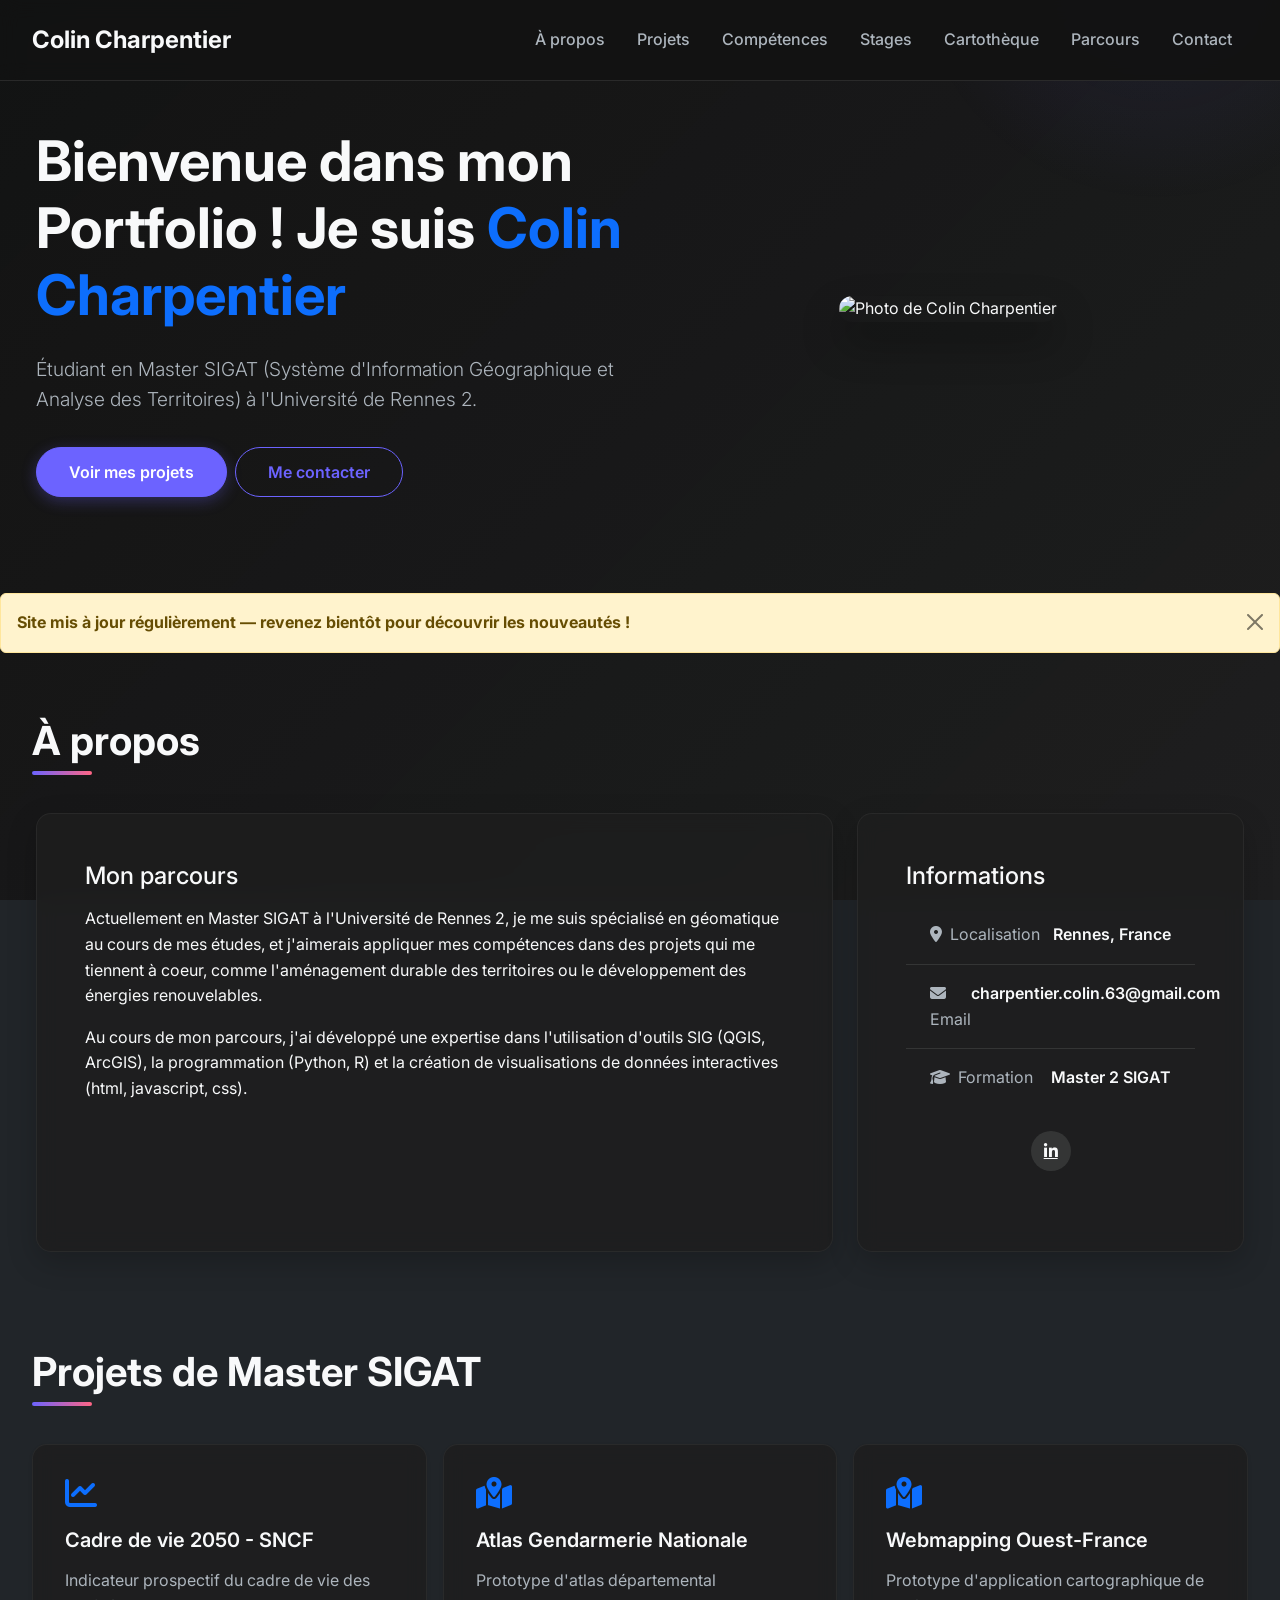
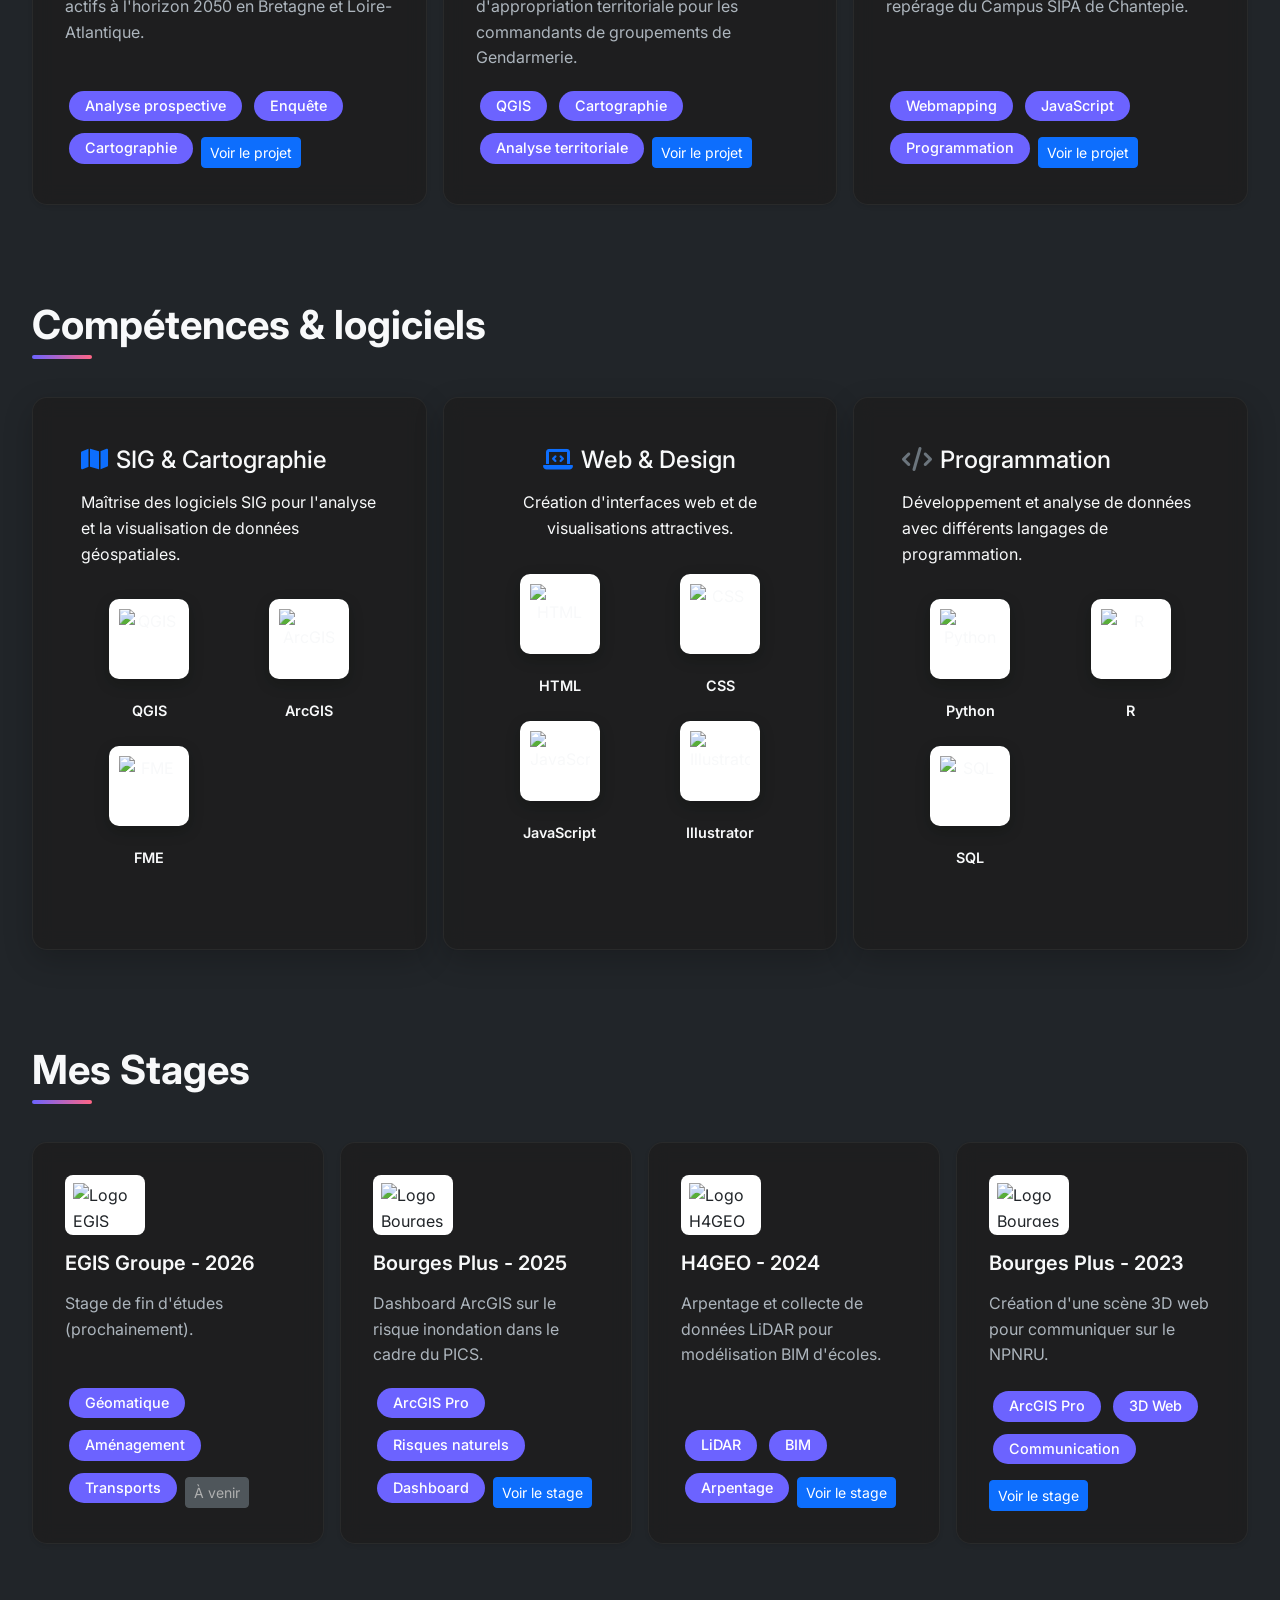
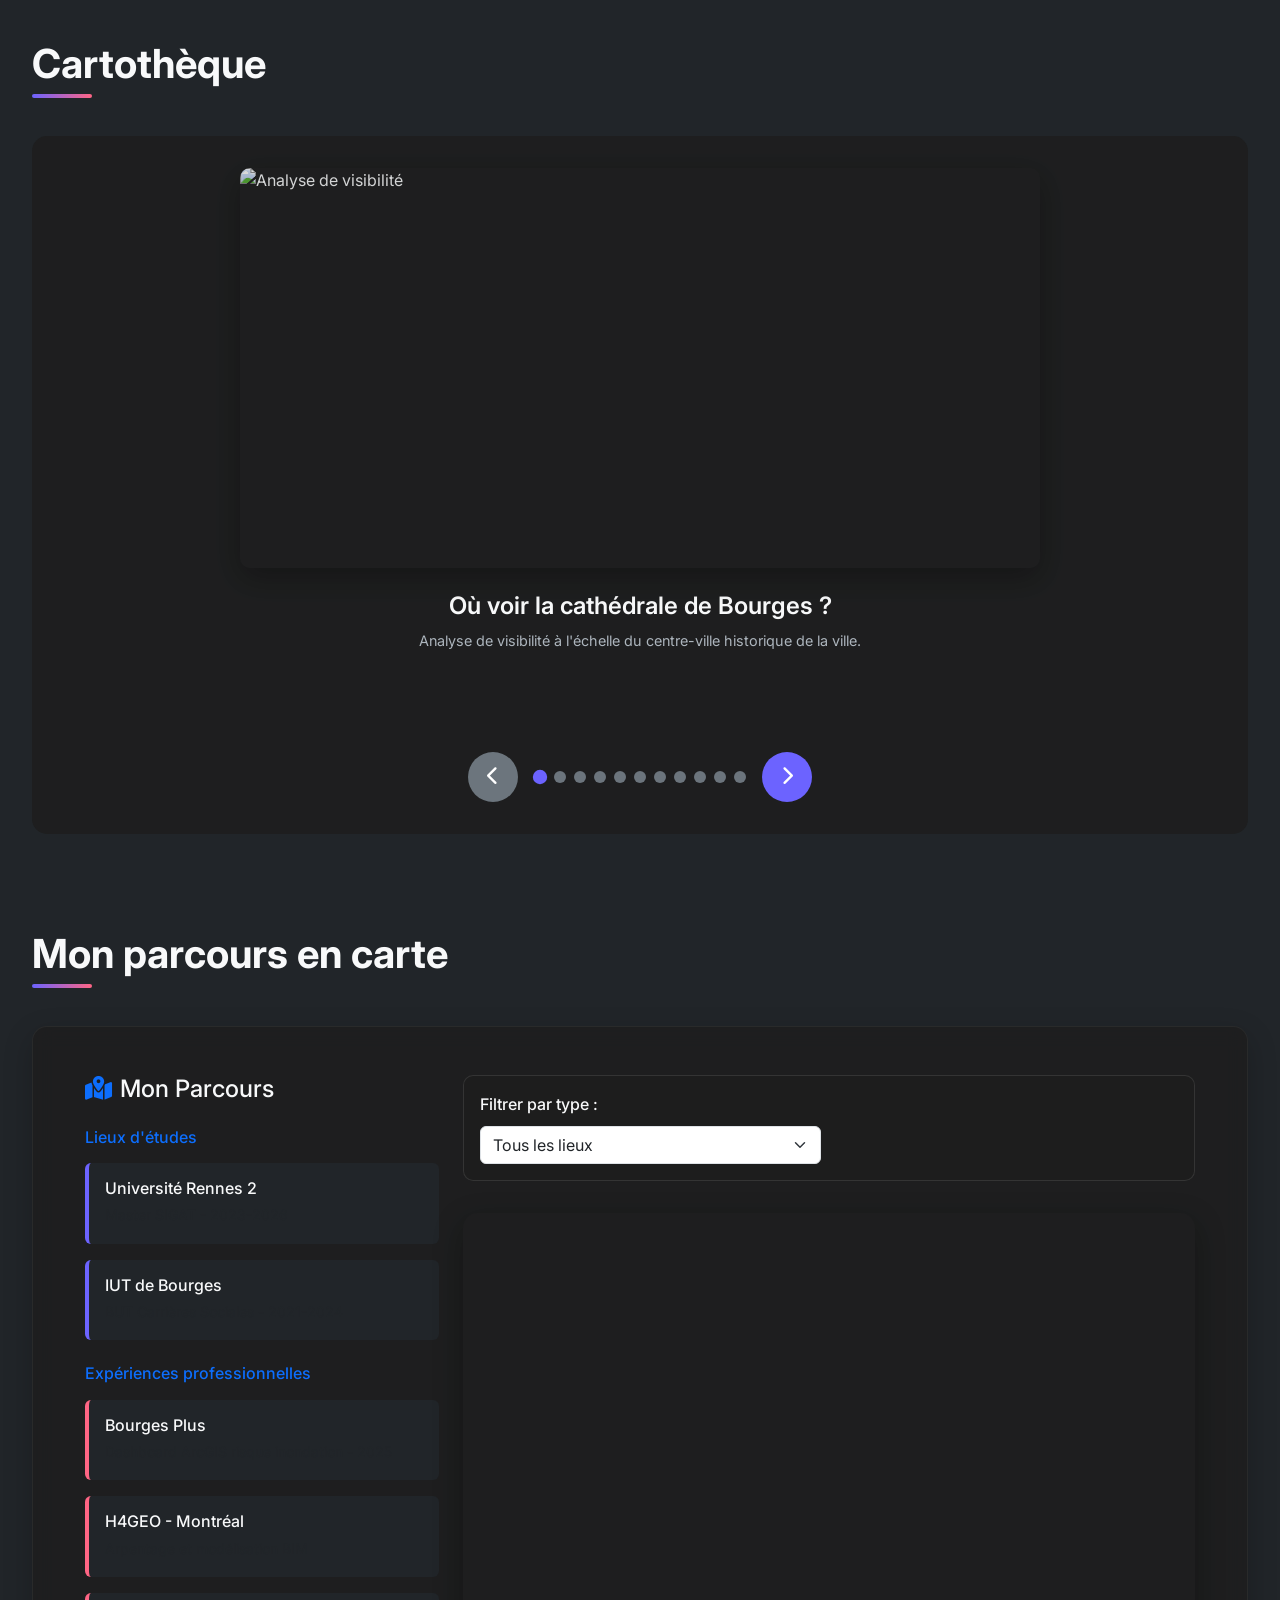
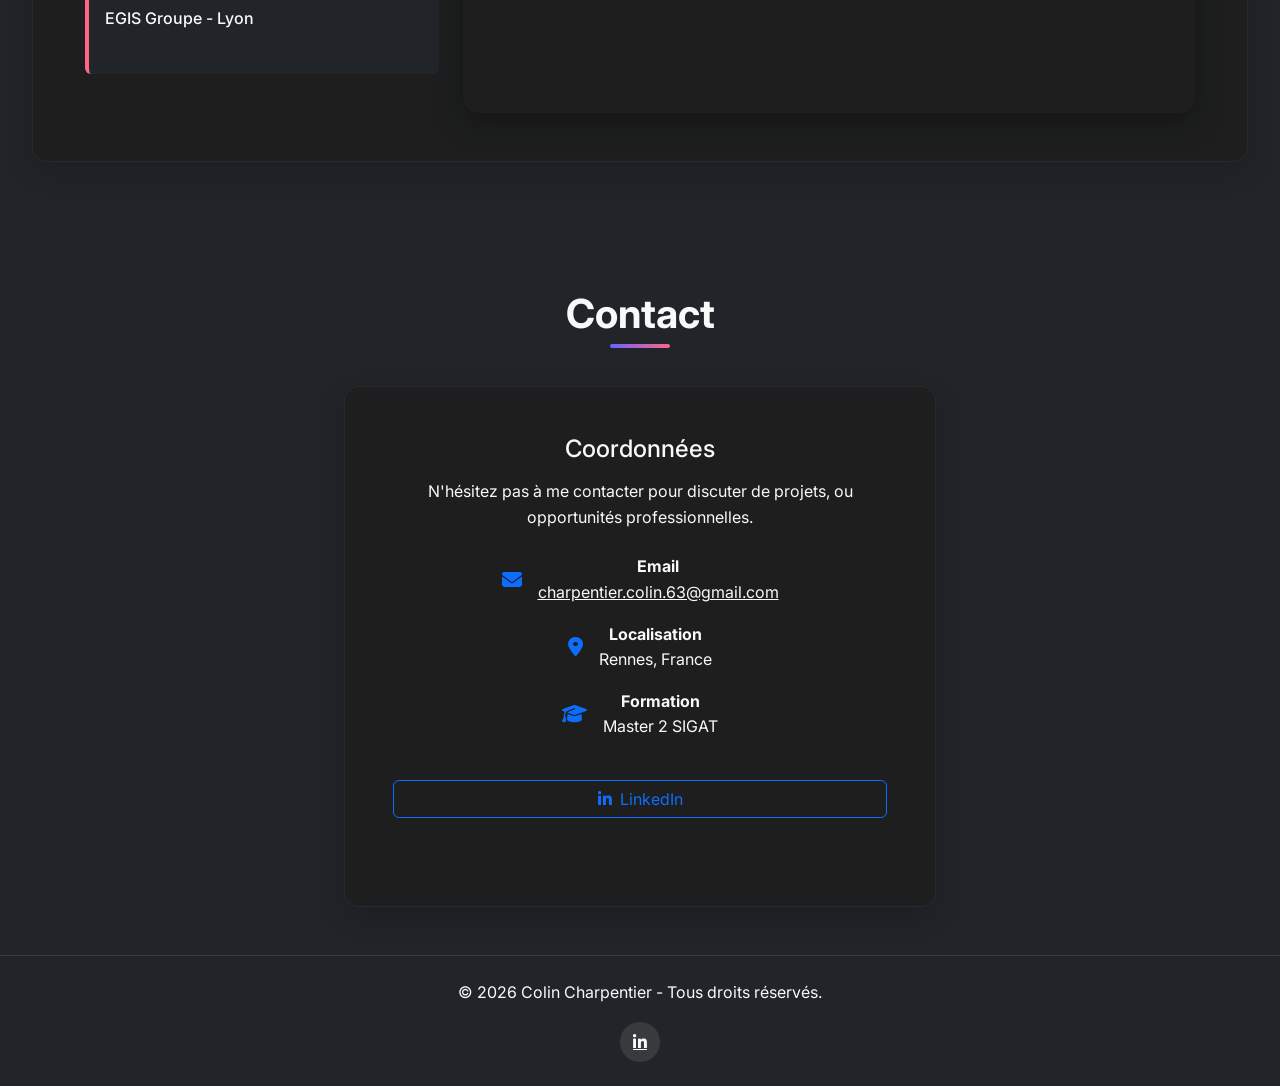
==== index.html @ 9b962763 "Add files via upload" ====
<!DOCTYPE html>
<html lang="fr">

<head>
    <meta charset="UTF-8">
    <meta name="viewport" content="width=device-width, initial-scale=1.0">
    <title>Portfolio - Colin Charpentier</title>

    <!-- Bootstrap CSS -->
    <link href="https://cdn.jsdelivr.net/npm/bootstrap@5.3.3/dist/css/bootstrap.min.css" rel="stylesheet"
        integrity="sha384-QWTKZyjpPEjISv5WaRU9OFeRpok6YctnYmDr5pNlyT2bRjXh0JMhjY6hW+ALEwIH" crossorigin="anonymous">

    <!-- Police Google Fonts -->
    <link rel="preconnect" href="https://fonts.googleapis.com">
    <link rel="preconnect" href="https://fonts.gstatic.com" crossorigin>
    <link href="https://fonts.googleapis.com/css2?family=Inter:wght@300;400;500;600;700&display=swap" rel="stylesheet">

    <!-- Font Awesome pour les icônes -->
    <link rel="stylesheet" href="https://cdnjs.cloudflare.com/ajax/libs/font-awesome/6.4.0/css/all.min.css">

    <!-- Leaflet CSS -->
    <link rel="stylesheet" href="https://unpkg.com/leaflet@1.9.4/dist/leaflet.css"
        integrity="sha256-p4NxAoJBhIIN+hmNHrzRCf9tD/miZyoHS5obTRR9BMY=" crossorigin="anonymous" />

    <!-- CSS personnalisé -->
    <style>
        :root {
            --primary: #6c63ff;
            --primary-dark: #5a52d5;
            --secondary: #ff6584;
            --dark: #121212;
            --dark-light: #1e1e1e;
            --light: #f8f9fa;
            --gray: #6c757d;
            --gray-light: #adb5bd;
            --map-color: #4CAF50;
        }

        * {
            box-sizing: border-box;
        }

        body {
            font-family: 'Inter', sans-serif;
            background-color: var(--dark);
            color: var(--light);
            line-height: 1.6;
            overflow-x: hidden;
            position: relative;
        }

        /* Styles pour la nouvelle grille de compétences */
        .skills-grid {
            display: grid;
            grid-template-columns: repeat(auto-fit, minmax(100px, 1fr));
            gap: 1.5rem;
            margin-top: 1rem;
        }

        .skill-item {
            display: flex;
            flex-direction: column;
            align-items: center;
            transition: transform 0.3s ease;
        }

        .skill-item:hover {
            transform: translateY(-5px);
        }

        .skill-logo {
            width: 60px;
            height: 60px;
            object-fit: contain;
            margin-bottom: 0.5rem;
            background: white;
            padding: 8px;
            border-radius: 8px;
            box-shadow: 0 4px 8px rgba(0, 0, 0, 0.1);
        }

        .skill-name {
            font-weight: 500;
            color: var(--light);
            text-align: center;
            font-size: 0.85rem;
            margin-top: 0.25rem;
        }

        /* Assurer que toutes les sections aient la même hauteur */
        .bg-section {
            display: flex;
            flex-direction: column;
            height: 100%;
        }

        /* Responsive pour la grille */
        @media (max-width: 768px) {
            .skills-grid {
                grid-template-columns: repeat(auto-fit, minmax(80px, 1fr));
                gap: 1rem;
            }

            .skill-logo {
                width: 50px;
                height: 50px;
            }

            .skill-name {
                font-size: 0.8rem;
            }

            /* Centrer aussi sur mobile */
            .text-center-mobile {
                text-align: center;
            }
        }

        /* Image de fond fixe avec superposition sombre */
        body::before {
            content: '';
            position: fixed;
            top: 0;
            left: 0;
            width: 100%;
            height: 100%;
            background-image: url('https://images.unsplash.com/photo-1550684376-efcbd6e3f031?ixlib=rb-4.0.3&ixid=M3wxMjA3fDB8MHxwaG90by1wYWdlfHx8fGVufDB8fHx8fA%3D%3D&auto=format&fit=crop&w=2070&q=80');
            background-size: cover;
            background-position: center;
            background-repeat: no-repeat;
            background-attachment: fixed;
            z-index: -2;
            opacity: 0.15;
        }

        /* Couche sombre supplémentaire pour améliorer la lisibilité */
        body::after {
            content: '';
            position: fixed;
            top: 0;
            left: 0;
            width: 100%;
            height: 100%;
            background: linear-gradient(135deg, rgba(18, 18, 18, 0.95) 0%, rgba(30, 30, 30, 0.9) 100%);
            z-index: -1;
        }

        .navbar {
            background-color: rgba(18, 18, 18, 0.95) !important;
            backdrop-filter: blur(10px);
            border-bottom: 1px solid rgba(255, 255, 255, 0.1);
            padding: 1rem 0;
            transition: all 0.3s ease;
        }

        .navbar-brand {
            font-weight: 700;
            font-size: clamp(1.25rem, 3vw, 1.5rem);
            color: var(--light) !important;
        }

        .navbar-nav .nav-link {
            color: var(--gray-light) !important;
            font-weight: 500;
            margin: 0 0.5rem;
            transition: color 0.3s ease;
            position: relative;
            font-size: clamp(0.9rem, 2vw, 1rem);
        }

        .navbar-nav .nav-link:hover {
            color: var(--primary) !important;
        }

        .navbar-nav .nav-link::after {
            content: '';
            position: absolute;
            bottom: -5px;
            left: 0;
            width: 0;
            height: 2px;
            background-color: var(--primary);
            transition: width 0.3s ease;
        }

        .navbar-nav .nav-link:hover::after {
            width: 100%;
        }

        section {
            padding: clamp(3rem, 8vw, 5rem) 0;
            position: relative;
        }

        .section-title {
            font-weight: 700;
            margin-bottom: clamp(2rem, 5vw, 3rem);
            position: relative;
            display: inline-block;
            font-size: clamp(1.75rem, 4vw, 2.5rem);
        }

        .section-title::after {
            content: '';
            position: absolute;
            bottom: -10px;
            left: 0;
            width: 60px;
            height: 4px;
            background: linear-gradient(90deg, var(--primary), var(--secondary));
            border-radius: 2px;
        }

        .hero {
            padding: clamp(6rem, 15vw, 8rem) 0 clamp(3rem, 8vw, 5rem);
            position: relative;
            overflow: hidden;
        }

        .hero::before {
            content: '';
            position: absolute;
            top: -50%;
            right: -10%;
            width: min(500px, 80vw);
            height: min(500px, 80vw);
            border-radius: 50%;
            background: radial-gradient(circle, rgba(108, 99, 255, 0.1) 0%, rgba(108, 99, 255, 0) 70%);
        }

        .hero h1 {
            font-weight: 700;
            line-height: 1.2;
            margin-bottom: 1.5rem;
            font-size: clamp(2rem, 5vw, 3.5rem);
        }

        .hero p {
            font-size: clamp(1rem, 2.5vw, 1.2rem);
            color: var(--gray-light);
            margin-bottom: 2rem;
        }

        .hero .btn {
            border-radius: 30px;
            padding: 0.75rem clamp(1.5rem, 3vw, 2rem);
            font-weight: 600;
            margin-right: 1rem;
            margin-bottom: 1rem;
            transition: all 0.3s ease;
            font-size: clamp(0.9rem, 2vw, 1rem);
        }

        .hero .btn-primary {
            background-color: var(--primary);
            border-color: var(--primary);
            box-shadow: 0 4px 15px rgba(108, 99, 255, 0.3);
        }

        .hero .btn-primary:hover {
            background-color: var(--primary-dark);
            border-color: var(--primary-dark);
            transform: translateY(-3px);
            box-shadow: 0 8px 20px rgba(108, 99, 255, 0.4);
        }

        .hero .btn-outline-primary {
            color: var(--primary);
            border-color: var(--primary);
        }

        .hero .btn-outline-primary:hover {
            background-color: var(--primary);
            border-color: var(--primary);
            transform: translateY(-3px);
        }

        .profile-img {
            border-radius: 20px;
            box-shadow: 0 20px 40px rgba(0, 0, 0, 0.3);
            transition: transform 0.5s ease;
            max-width: 100%;
            height: auto;
            width: 100%;
            object-fit: cover;
        }

        .profile-img:hover {
            transform: scale(1.03);
        }

        .bg-section {
            background-color: rgba(30, 30, 30, 0.85);
            border-radius: 15px;
            padding: clamp(1.5rem, 4vw, 3rem);
            margin-bottom: 2rem;
            box-shadow: 0 10px 30px rgba(0, 0, 0, 0.2);
            transition: transform 0.3s ease;
            backdrop-filter: blur(10px);
            border: 1px solid rgba(255, 255, 255, 0.05);
        }

        .bg-section:hover {
            transform: translateY(-5px);
        }

        /* Styles pour la section contact centrée */
        #contact .section-title {
            display: block;
            text-align: center;
        }

        #contact .section-title::after {
            left: 50%;
            transform: translateX(-50%);
        }

        .contact-info {
            max-width: 300px;
            margin: 0 auto;
        }

        .contact-buttons {
            display: flex;
            justify-content: center;
            flex-wrap: wrap;
            gap: 1rem;
        }

        /* Responsive */
        @media (max-width: 768px) {
            .contact-buttons {
                flex-direction: column;
                align-items: center;
            }

            .contact-buttons .btn {
                margin: 0.25rem 0;
            }
        }

        .card {
            background-color: rgba(30, 30, 30, 0.85);
            border: none;
            border-radius: 15px;
            transition: all 0.3s ease;
            height: 100%;
            box-shadow: 0 10px 20px rgba(0, 0, 0, 0.1);
            backdrop-filter: blur(10px);
            border: 1px solid rgba(255, 255, 255, 0.05);
        }

        .card:hover {
            transform: translateY(-10px);
            box-shadow: 0 15px 30px rgba(0, 0, 0, 0.3);
        }

        .card-body {
            padding: clamp(1.5rem, 3vw, 2rem);
        }

        .card-title {
            font-weight: 600;
            margin-bottom: 1rem;
            color: var(--light);
            font-size: clamp(1.1rem, 2.5vw, 1.25rem);
        }

        .card-text {
            color: var(--gray-light);
            font-size: clamp(0.9rem, 2vw, 1rem);
        }

        .list-group-item {
            background-color: transparent;
            border: 1px solid rgba(255, 255, 255, 0.1);
            color: var(--light);
            padding: clamp(0.75rem, 2vw, 1rem) clamp(1rem, 2.5vw, 1.5rem);
        }

        .list-group-item span:first-child {
            color: var(--gray-light);
        }

        .badge {
            font-weight: 500;
            padding: 0.5rem 1rem;
            margin: 0.25rem;
            border-radius: 20px;
            font-size: clamp(0.8rem, 1.5vw, 0.9rem);
        }

        .bg-primary {
            background-color: var(--primary) !important;
        }

        .bg-secondary {
            background-color: var(--secondary) !important;
        }

        .form-control {
            background-color: rgba(255, 255, 255, 0.05);
            border: 1px solid rgba(255, 255, 255, 0.1);
            color: var(--light);
            border-radius: 10px;
            padding: 0.75rem 1rem;
        }

        .form-control:focus {
            background-color: rgba(255, 255, 255, 0.08);
            border-color: var(--primary);
            color: var(--light);
            box-shadow: 0 0 0 0.25rem rgba(108, 99, 255, 0.25);
        }

        .form-label {
            color: var(--light);
            font-weight: 500;
        }

        footer {
            border-top: 1px solid rgba(255, 255, 255, 0.1);
            padding: 2rem 0;
            position: relative;
        }

        .social-links {
            margin-top: 1rem;
        }

        .social-links a {
            display: inline-flex;
            align-items: center;
            justify-content: center;
            width: 40px;
            height: 40px;
            background-color: rgba(255, 255, 255, 0.1);
            border-radius: 50%;
            margin: 0 0.5rem;
            color: var(--light);
            transition: all 0.3s ease;
        }

        .social-links a:hover {
            background-color: var(--primary);
            transform: translateY(-3px);
        }

        /* Styles pour la carte Leaflet */
        #map {
            height: 500px;
            border-radius: 15px;
            box-shadow: 0 10px 30px rgba(0, 0, 0, 0.3);
            margin-top: 2rem;
            z-index: 1;
        }

        .leaflet-container {
            background: var(--dark-light) !important;
        }

        .leaflet-popup-content {
            color: var(--dark);
        }

        .custom-marker {
            background: var(--primary);
            border: 3px solid white;
            border-radius: 50%;
            width: 20px;
            height: 20px;
        }

        .map-controls {
            background: rgba(30, 30, 30, 0.9);
            border-radius: 10px;
            padding: 1rem;
            margin-bottom: 1rem;
            backdrop-filter: blur(10px);
            border: 1px solid rgba(255, 255, 255, 0.1);
        }

        /* Styles pour les logos */
        .logo-container {
            display: flex;
            align-items: center;
            gap: 1rem;
            margin-bottom: 1rem;
        }

        .institution-logo {
            width: 60px;
            height: 60px;
            object-fit: contain;
            border-radius: 10px;
            background: white;
            padding: 5px;
        }

        .company-logo {
            width: 80px;
            height: 60px;
            object-fit: contain;
            border-radius: 8px;
            background: white;
            padding: 8px;
        }

        .location-item {
            transition: all 0.3s ease;
            border-left: 4px solid transparent;
            cursor: pointer;
        }

        .location-item:hover {
            transform: translateX(5px);
            border-left-color: var(--primary);
            background-color: rgba(255, 255, 255, 0.05) !important;
        }

        .education-item {
            border-left-color: var(--primary);
        }

        .internship-item {
            border-left-color: var(--secondary);
        }

        .search-item {
            border-left-color: #ffc107;
        }

        /* Animation pour les sections */
        .fade-in {
            opacity: 0;
            transform: translateY(30px);
            transition: opacity 0.6s ease, transform 0.6s ease;
        }

        .fade-in.visible {
            opacity: 1;
            transform: translateY(0);
        }

        /* Styles pour la bande de compétences */
        .skills-scroll-container {
            position: relative;
            overflow: hidden;
            padding: 2rem 0;
            background: rgba(30, 30, 30, 0.7);
            border-radius: 15px;
            margin-bottom: 2rem;
        }

        .skills-scroll-track {
            display: flex;
            animation: scrollSkills 30s linear infinite;
            gap: 3rem;
            padding: 0 2rem;
        }

        .skill-item {
            display: flex;
            flex-direction: column;
            align-items: center;
            justify-content: center;
            min-width: 120px;
            transition: transform 0.3s ease;
        }

        .skill-item:hover {
            transform: translateY(-5px);
        }

        .skill-logo {
            width: 80px;
            height: 80px;
            object-fit: contain;
            margin-bottom: 1rem;
            background: white;
            padding: 10px;
            border-radius: 10px;
            box-shadow: 0 5px 15px rgba(0, 0, 0, 0.2);
        }

        .skill-name {
            font-weight: 600;
            color: var(--light);
            text-align: center;
            font-size: 0.9rem;
        }

        @keyframes scrollSkills {
            0% {
                transform: translateX(0);
            }

            100% {
                transform: translateX(calc(-120px * 9 - 3rem * 9));
            }
        }

        /* Styles pour la cartothèque */
        .cartotheque-container {
            position: relative;
            overflow: hidden;
            border-radius: 15px;
            background: rgba(30, 30, 30, 0.85);
            padding: 2rem;
        }

        .cartotheque-slider {
            display: flex;
            transition: transform 0.5s ease;
        }

        .cartotheque-slide {
            min-width: 100%;
            display: flex;
            flex-direction: column;
            align-items: center;
        }

        .cartotheque-image {
            width: 100%;
            max-width: 800px;
            height: 400px;
            object-fit: cover;
            border-radius: 10px;
            box-shadow: 0 10px 30px rgba(0, 0, 0, 0.3);
            margin-bottom: 1.5rem;
            cursor: pointer;
            transition: transform 0.3s ease;
        }

        .cartotheque-image:hover {
            transform: scale(1.02);
        }

        .cartotheque-caption {
            text-align: center;
            max-width: 600px;
        }

        .cartotheque-title {
            font-weight: 600;
            margin-bottom: 0.5rem;
            color: var(--light);
        }

        .cartotheque-description {
            color: var(--gray-light);
            font-size: 0.9rem;
        }

        .cartotheque-nav {
            display: flex;
            justify-content: center;
            align-items: center;
            margin-top: 2rem;
            gap: 1rem;
        }

        .cartotheque-btn {
            background: var(--primary);
            color: white;
            border: none;
            width: 50px;
            height: 50px;
            border-radius: 50%;
            display: flex;
            align-items: center;
            justify-content: center;
            font-size: 1.2rem;
            transition: all 0.3s ease;
            cursor: pointer;
        }

        .cartotheque-btn:hover {
            background: var(--primary-dark);
            transform: scale(1.1);
        }

        .cartotheque-btn:disabled {
            background: var(--gray);
            cursor: not-allowed;
            transform: none;
        }

        .cartotheque-indicators {
            display: flex;
            gap: 0.5rem;
        }

        .cartotheque-indicator {
            width: 12px;
            height: 12px;
            border-radius: 50%;
            background: var(--gray);
            cursor: pointer;
            transition: all 0.3s ease;
        }

        .cartotheque-indicator.active {
            background: var(--primary);
            transform: scale(1.2);
        }

        /* Modal pour l'affichage en plein écran */
        .image-modal {
            display: none;
            position: fixed;
            top: 0;
            left: 0;
            width: 100%;
            height: 100%;
            background-color: rgba(0, 0, 0, 0.9);
            z-index: 9999;
            justify-content: center;
            align-items: center;
            opacity: 0;
            transition: opacity 0.3s ease;
        }

        .image-modal.active {
            display: flex;
            opacity: 1;
        }

        .modal-content {
            max-width: 90%;
            max-height: 90%;
            object-fit: contain;
            border-radius: 10px;
            box-shadow: 0 0 30px rgba(0, 0, 0, 0.5);
            transform: scale(0.8);
            transition: transform 0.3s ease;
        }

        .image-modal.active .modal-content {
            transform: scale(1);
        }

        .close-modal {
            position: absolute;
            top: 20px;
            right: 30px;
            color: white;
            font-size: 2rem;
            cursor: pointer;
            background: none;
            border: none;
            width: 50px;
            height: 50px;
            display: flex;
            align-items: center;
            justify-content: center;
            border-radius: 50%;
            transition: background-color 0.3s ease;
        }

        .close-modal:hover {
            background-color: rgba(255, 255, 255, 0.1);
        }

        /* Améliorations responsive spécifiques */
        .container {
            max-width: 100%;
            padding-left: clamp(1rem, 3vw, 2rem);
            padding-right: clamp(1rem, 3vw, 2rem);
        }

        .row {
            margin-left: -0.5rem;
            margin-right: -0.5rem;
        }

        .leaflet-container {
            background: var(--dark) !important;
        }

        .map-tiles {
            filter: brightness(0.8) contrast(1.1);
        }

        .col-md-6,
        .col-md-4,
        .col-md-8 {
            padding-left: 0.5rem;
            padding-right: 0.5rem;
        }

        /* Points de rupture personnalisés */
        @media (max-width: 1200px) {
            .hero::before {
                display: none;
            }
        }

        @media (max-width: 768px) {
            .hero {
                text-align: center;
            }

            .hero .btn {
                display: block;
                width: 100%;
                margin-right: 0;
            }

            .navbar-collapse {
                background-color: rgba(18, 18, 18, 0.95);
                padding: 1rem;
                border-radius: 10px;
                margin-top: 1rem;
                backdrop-filter: blur(10px);
            }

            #map {
                height: 400px;
            }

            .logo-container {
                flex-direction: column;
                text-align: center;
            }

            .skill-logo {
                width: 60px;
                height: 60px;
            }

            .skill-item {
                min-width: 100px;
            }

            .cartotheque-image {
                height: 300px;
            }
        }

        @media (max-width: 576px) {
            .bg-section {
                padding: 1.5rem;
            }

            .card-body {
                padding: 1.5rem;
            }

            .hero h1 {
                font-size: 2rem;
            }

            .section-title {
                font-size: 1.75rem;
            }

            #map {
                height: 350px;
            }

            .cartotheque-image {
                height: 250px;
            }
        }

        /* Pour les très petits écrans */
        @media (max-width: 400px) {
            .container {
                padding-left: 0.75rem;
                padding-right: 0.75rem;
            }

            .hero .btn {
                padding: 0.75rem 1rem;
            }

            .badge {
                padding: 0.4rem 0.8rem;
            }

            .skill-logo {
                width: 50px;
                height: 50px;
            }

            .skill-item {
                min-width: 80px;
            }
        }

        /* Style pour les marqueurs de cartes */
        .map-marker {
            background: var(--map-color);
            border: 3px solid white;
            border-radius: 50%;
            width: 20px;
            height: 20px;
        }

        /* Style pour la nouvelle section dans la carte interactive */
        .map-cartotheque-item {
            border-left-color: var(--map-color) !important;
        }
    </style>
</head>

<body class="bg-dark">

    <!-- NAVBAR -->
    <nav class="navbar navbar-expand-lg navbar-dark fixed-top">
        <div class="container">
            <a class="navbar-brand" href="#">Colin Charpentier</a>
            <button class="navbar-toggler" type="button" data-bs-toggle="collapse" data-bs-target="#navbar"
                aria-controls="navbar" aria-expanded="false" aria-label="Afficher le menu">
                <span class="navbar-toggler-icon"></span>
            </button>

            <div class="collapse navbar-collapse" id="navbar">
                <ul class="navbar-nav ms-auto">
                    <li class="nav-item"><a class="nav-link" href="#about">À propos</a></li>
                    <li class="nav-item"><a class="nav-link" href="#projects">Projets</a></li>
                    <li class="nav-item"><a class="nav-link" href="#skills">Compétences</a></li>
                    <li class="nav-item"><a class="nav-link" href="#stages">Stages</a></li>
                    <li class="nav-item"><a class="nav-link" href="#cartotheque">Cartothèque</a></li>
                    <li class="nav-item"><a class="nav-link" href="#map-section">Parcours</a></li>
                    <li class="nav-item"><a class="nav-link" href="#contact">Contact</a></li>
                </ul>
            </div>
        </div>
    </nav>

    <!-- SECTION HERO -->
    <header class="hero">
        <div class="container">
            <div class="row align-items-center g-4">
                <div class="col-lg-6">
                    <h1 class="display-4 fw-bold">Bienvenue dans mon Portfolio ! Je suis <span
                            class="text-primary">Colin Charpentier</span></h1>
                    <p class="lead mt-3">
                        Étudiant en Master SIGAT (Système d'Information Géographique et Analyse des Territoires) à
                        l'Université de Rennes 2.
                    </p>
                    <div class="d-flex flex-wrap">
                        <a href="#projects" class="btn btn-primary btn-lg me-2">Voir mes projets</a>
                        <a href="#contact" class="btn btn-outline-primary btn-lg">Me contacter</a>
                    </div>
                </div>
                <div class="col-lg-6 text-center mt-4 mt-lg-0">
                    <div class="profile-container">
                        <img src="https://raw.githubusercontent.com/UnitaryPage7504/colincharpentier.github.io/main/Images%20Portfolio/Photo.jpg"
                            class="profile-img" alt="Photo de Colin Charpentier">
                    </div>
                </div>
            </div>
        </div>
    </header>

    <!-- ALERTE -->
    <div class="alert alert-warning alert-dismissible fade show" role="alert">
        <strong>Site mis à jour régulièrement — revenez bientôt pour découvrir les nouveautés !</strong>
        <button type="button" class="btn-close" data-bs-dismiss="alert" aria-label="Close"></button>
    </div>

    <!-- SECTION À PROPOS -->
    <section id="about" class="py-5">
        <div class="container">
            <h2 class="section-title">À propos</h2>
            <div class="row g-4">
                <div class="col-lg-8">
                    <div class="bg-section fade-in">
                        <h4 class="mb-3">Mon parcours</h4>
                        <p>
                            Actuellement en Master SIGAT à l'Université de Rennes 2, je me suis spécialisé en géomatique
                            au cours de mes études, et j'aimerais appliquer mes compétences dans des projets qui me
                            tiennent à coeur, comme l'aménagement durable des territoires ou le développement des
                            énergies renouvelables.
                        </p>
                        <p>
                            Au cours de mon parcours, j'ai développé une expertise dans l'utilisation d'outils SIG
                            (QGIS, ArcGIS), la programmation (Python, R) et la création de visualisations de données
                            interactives (html, javascript, css).</span>
                        </p>
                    </div>
                </div>
                <div class="col-lg-4">
                    <div class="bg-section fade-in">
                        <h4 class="mb-3">Informations</h4>
                        <ul class="list-group list-group-flush">
                            <li class="list-group-item d-flex justify-content-between">
                                <span><i class="fas fa-map-marker-alt me-2"></i>Localisation</span><span
                                    class="fw-semibold">Rennes, France</span>
                            </li>
                            <li class="list-group-item d-flex justify-content-between">
                                <span><i class="fas fa-envelope me-2"></i>Email</span><span
                                    class="fw-semibold">charpentier.colin.63@gmail.com</span>
                            </li>
                            <li class="list-group-item d-flex justify-content-between">
                                <span><i class="fas fa-graduation-cap me-2"></i>Formation</span><span
                                    class="fw-semibold">Master 2 SIGAT</span>
                            </li>
                        </ul>
                        <div class="social-links text-center mt-4">
                            <a href="https://www.linkedin.com/in/colin-charpentier-a416b0229">
                                <i class="fab fa-linkedin-in">

                                </i></a>

                        </div>
                    </div>
                </div>
            </div>
        </div>
    </section>

    <!-- SECTION PROJETS -->
    <section id="projects" class="py-5">
        <div class="container">
            <h2 class="section-title">Projets de Master SIGAT</h2>
            <div class="row g-4">


                <!-- Projet SNCF -->
                <div class="col-md-6 col-lg-4">
                    <div class="card h-100 shadow-sm fade-in">
                        <div class="card-body d-flex flex-column">
                            <div class="mb-3">
                                <i class="fas fa-chart-line fa-2x text-primary"></i>
                            </div>
                            <h5 class="card-title">Cadre de vie 2050 - SNCF</h5>
                            <p class="card-text flex-grow-1">
                                Indicateur prospectif du cadre de vie des actifs à l'horizon 2050 en Bretagne et
                                Loire-Atlantique.
                            </p>
                            <div class="mt-auto">
                                <span class="badge bg-primary mb-2">Analyse prospective</span>
                                <span class="badge bg-primary mb-2">Enquête</span>
                                <span class="badge bg-primary mb-2">Cartographie</span>
                                <a href="Projet-SNCF.html" class="btn btn-sm btn-primary mt-2">Voir le projet</a>
                            </div>
                        </div>
                    </div>
                </div>

                <!-- Projet Gendarmerie -->
                <div class="col-md-6 col-lg-4">
                    <div class="card h-100 shadow-sm fade-in">
                        <div class="card-body d-flex flex-column">
                            <div class="mb-3">
                                <i class="fas fa-map-marked-alt fa-2x text-primary"></i>
                            </div>
                            <h5 class="card-title">Atlas Gendarmerie Nationale</h5>
                            <p class="card-text flex-grow-1">
                                Prototype d'atlas départemental d'appropriation territoriale pour les commandants de
                                groupements de Gendarmerie.
                            </p>
                            <div class="mt-auto">
                                <span class="badge bg-primary mb-2">QGIS</span>
                                <span class="badge bg-primary mb-2">Cartographie</span>
                                <span class="badge bg-primary mb-2">Analyse territoriale</span>
                                <a href="Projet-Gendarmerie.html" class="btn btn-sm btn-primary mt-2">Voir le projet</a>
                            </div>
                        </div>
                    </div>
                </div>

                <!-- Projet Ouest France -->
                <div class="col-md-6 col-lg-4">
                    <div class="card h-100 shadow-sm fade-in">
                        <div class="card-body d-flex flex-column">
                            <div class="mb-3">
                                <i class="fas fa-map-marked-alt fa-2x text-primary"></i>
                            </div>
                            <h5 class="card-title">Webmapping Ouest-France</h5>
                            <p class="card-text flex-grow-1">
                                Prototype d'application cartographique de repérage du Campus SIPA de Chantepie.
                            </p>
                            <div class="mt-auto">
                                <span class="badge bg-primary mb-2">Webmapping</span>
                                <span class="badge bg-primary mb-2">JavaScript</span>
                                <span class="badge bg-primary mb-2">Programmation</span>
                                <a href="Projet-Ouest-France.html" class="btn btn-sm btn-primary mt-2">Voir le projet</a>
                            </div>
                        </div>
                    </div>
                </div>



            </div>
        </div>
    </section>

    <!-- SECTION COMPÉTENCES -->
    <section id="skills" class="py-5">
        <div class="container">
            <h2 class="section-title">Compétences & logiciels</h2>

            <!-- Grille des compétences -->
            <div class="row g-4">
                <!-- SIG -->
                <div class="col-md-4">
                    <div class="bg-section fade-in h-100">
                        <h4 class="mb-3"><i class="fas fa-map me-2 text-primary"></i>SIG & Cartographie</h4>
                        <p>Maîtrise des logiciels SIG pour l'analyse et la visualisation de données géospatiales.</p>
                        <div class="skills-grid mt-3">
                            <div class="skill-item text-center">
                                <img src="https://upload.wikimedia.org/wikipedia/commons/thumb/3/3e/QGIS_logo_minimal.svg/250px-QGIS_logo_minimal.svg.png?utm_source=commons.wikimedia.org&utm_campaign=index&utm_content=thumbnail"
                                    alt="QGIS" class="skill-logo">
                                <span class="skill-name">QGIS</span>
                            </div>
                            <div class="skill-item text-center">
                                <img src="https://www.esri.com/content/dam/esrisites/en-us/common/icons/product-logos/ArcGIS-Pro.png"
                                    alt="ArcGIS" class="skill-logo">
                                <span class="skill-name">ArcGIS</span>
                            </div>
                            <div class="skill-item text-center">
                                <img src="https://github.com/UnitaryPage7504/colincharpentier.github.io/blob/main/Images%20Portfolio/FME.png?raw=true"
                                    alt="FME" class="skill-logo">
                                <span class="skill-name">FME</span>
                            </div>
                        </div>
                    </div>
                </div>

                <!-- Web & Design CENTRÉ -->
                <div class="col-md-4">
                    <div class="bg-section fade-in h-100">
                        <h4 class="mb-3 text-center"><i class="fas fa-laptop-code me-2 text-primary"></i>Web & Design
                        </h4>
                        <p class="text-center">Création d'interfaces web et de visualisations attractives.</p>
                        <div class="skills-grid mt-3">
                            <div class="skill-item text-center">
                                <img src="https://upload.wikimedia.org/wikipedia/commons/thumb/6/61/HTML5_logo_and_wordmark.svg/250px-HTML5_logo_and_wordmark.svg.png?utm_source=commons.wikimedia.org&utm_campaign=index&utm_content=thumbnail"
                                    alt="HTML" class="skill-logo">
                                <span class="skill-name">HTML</span>
                            </div>
                            <div class="skill-item text-center">
                                <img src="https://upload.wikimedia.org/wikipedia/commons/thumb/3/3d/CSS.3.svg/500px-CSS.3.svg.png?utm_source=commons.wikimedia.org&utm_campaign=index&utm_content=thumbnail"
                                    alt="CSS" class="skill-logo">
                                <span class="skill-name">CSS</span>
                            </div>
                            <div class="skill-item text-center">
                                <img src="https://upload.wikimedia.org/wikipedia/commons/thumb/d/d4/Javascript-shield.svg/500px-Javascript-shield.svg.png?utm_source=commons.wikimedia.org&utm_campaign=index&utm_content=thumbnail"
                                    alt="JavaScript" class="skill-logo">
                                <span class="skill-name">JavaScript</span>
                            </div>
                            <div class="skill-item text-center">
                                <img src="https://upload.wikimedia.org/wikipedia/commons/thumb/f/fb/Adobe_Illustrator_CC_icon.svg/500px-Adobe_Illustrator_CC_icon.svg.png"
                                    alt="Illustrator" class="skill-logo">
                                <span class="skill-name">Illustrator</span>
                            </div>
                        </div>
                    </div>
                </div>

                <!-- Programmation -->
                <div class="col-md-4">
                    <div class="bg-section fade-in h-100">
                        <h4 class="mb-3"><i class="fas fa-code me-2 text-secondary"></i>Programmation</h4>
                        <p>Développement et analyse de données avec différents langages de programmation.</p>
                        <div class="skills-grid mt-3">
                            <div class="skill-item text-center">
                                <img src="https://upload.wikimedia.org/wikipedia/commons/thumb/c/c3/Python-logo-notext.svg/500px-Python-logo-notext.svg.png?utm_source=commons.wikimedia.org&utm_campaign=index&utm_content=thumbnail"
                                    alt="Python" class="skill-logo">
                                <span class="skill-name">Python</span>
                            </div>
                            <div class="skill-item text-center">
                                <img src="https://www.r-project.org/logo/Rlogo.png" alt="R" class="skill-logo">
                                <span class="skill-name">R</span>
                            </div>
                            <div class="skill-item text-center">
                                <img src="https://cdn-icons-png.flaticon.com/512/2772/2772128.png" alt="SQL"
                                    class="skill-logo">
                                <span class="skill-name">SQL</span>
                            </div>
                        </div>
                    </div>
                </div>
            </div>
        </div>
    </section>
    <!-- SECTION STAGES -->
    <section id="stages" class="py-5">
        <div class="container">
            <h2 class="section-title">Mes Stages</h2>
            <div class="row g-4">

                <!-- Stage EGIS Groupe 2026 (NOUVEAU) -->
                <div class="col-md-6 col-lg-3">
                    <div class="card h-100 shadow-sm fade-in">
                        <div class="card-body d-flex flex-column">
                            <div class="logo-container mb-3">
                                <img src="https://upload.wikimedia.org/wikipedia/fr/5/5b/Logo-egis.gif"
                                    alt="Logo EGIS Groupe" class="company-logo">
                            </div>
                            <h5 class="card-title">EGIS Groupe - 2026</h5>
                            <p class="card-text flex-grow-1">
                                Stage de fin d'études (prochainement).
                            </p>
                            <div class="mt-auto">
                                <span class="badge bg-primary mb-2">Géomatique</span>
                                <span class="badge bg-primary mb-2">Aménagement</span>
                                <span class="badge bg-primary mb-2">Transports</span>
                                <button class="btn btn-sm btn-secondary mt-2" disabled>À venir</button>
                            </div>
                        </div>
                    </div>
                </div>

                <!-- Stage Bourges Plus 2025 -->
                <div class="col-md-6 col-lg-3">
                    <div class="card h-100 shadow-sm fade-in">
                        <div class="card-body d-flex flex-column">
                            <div class="logo-container mb-3">
                                <img src="https://upload.wikimedia.org/wikipedia/fr/1/18/Logo_bourges_plus.png?20161021081244"
                                    alt="Logo Bourges Plus" class="company-logo">
                            </div>
                            <h5 class="card-title">Bourges Plus - 2025</h5>
                            <p class="card-text flex-grow-1">
                                Dashboard ArcGIS sur le risque inondation dans le cadre du PICS.
                            </p>
                            <div class="mt-auto">
                                <span class="badge bg-primary mb-2">ArcGIS Pro</span>
                                <span class="badge bg-primary mb-2">Risques naturels</span>
                                <span class="badge bg-primary mb-2">Dashboard</span>
                                <a href="Stage_BPLUS_2025.html" class="btn btn-sm btn-primary mt-2">Voir le stage</a>
                            </div>
                        </div>
                    </div>
                </div>

                <!-- Stage H4GEO -->
                <div class="col-md-6 col-lg-3">
                    <div class="card h-100 shadow-sm fade-in">
                        <div class="card-body d-flex flex-column">
                            <div class="logo-container mb-3">
                                <img src="https://raw.githubusercontent.com/UnitaryPage7504/colincharpentier.github.io/main/Images%20Portfolio/H4GEO.png" alt="Logo H4GEO"
                                    class="company-logo">
                            </div>
                            <h5 class="card-title">H4GEO - 2024</h5>
                            <p class="card-text flex-grow-1">
                                Arpentage et collecte de données LiDAR pour modélisation BIM d'écoles.
                            </p>
                            <div class="mt-auto">
                                <span class="badge bg-primary mb-2">LiDAR</span>
                                <span class="badge bg-primary mb-2">BIM</span>
                                <span class="badge bg-primary mb-2">Arpentage</span>
                                <a href="Stage_H4GEO.html" class="btn btn-sm btn-primary mt-2">Voir le stage</a>
                            </div>
                        </div>
                    </div>
                </div>

                <!-- Stage Bourges Plus 2023 -->
                <div class="col-md-6 col-lg-3">
                    <div class="card h-100 shadow-sm fade-in">
                        <div class="card-body d-flex flex-column">
                            <div class="logo-container mb-3">
                                <img src="https://upload.wikimedia.org/wikipedia/fr/1/18/Logo_bourges_plus.png?20161021081244"
                                    alt="Logo Bourges Plus" class="company-logo">
                            </div>
                            <h5 class="card-title">Bourges Plus - 2023</h5>
                            <p class="card-text flex-grow-1">
                                Création d'une scène 3D web pour communiquer sur le NPNRU.
                            </p>
                            <div class="mt-auto">
                                <span class="badge bg-primary mb-2">ArcGIS Pro</span>
                                <span class="badge bg-primary mb-2">3D Web</span>
                                <span class="badge bg-primary mb-2">Communication</span>
                                <a href="Stage_BPLUS_2023.html" class="btn btn-sm btn-primary mt-2">Voir le stage</a>
                            </div>
                        </div>
                    </div>
                </div>

            </div>
        </div>
    </section>
    <!-- SECTION CARTOTHEQUE -->
    <section id="cartotheque" class="py-5">
        <div class="container">
            <h2 class="section-title">Cartothèque</h2>

            <div class="cartotheque-container fade-in">
                <div class="cartotheque-slider" id="cartothequeSlider">
                    <!-- Carte 1 -->
                    <div class="cartotheque-slide">
                        <img src="https://raw.githubusercontent.com/UnitaryPage7504/colincharpentier.github.io/main/Images%20Portfolio/Ou%20voir%20la%20cathédrale%20de%20Bourges.png"
                            alt="Analyse de visibilité" class="cartotheque-image" style="filter: brightness(0.85);">
                        <div class="cartotheque-caption">
                            <h4 class="cartotheque-title">Où voir la cathédrale de Bourges ?</h4>
                            <p class="cartotheque-description">Analyse de visibilité à l'échelle du centre-ville historique de la ville.</p>
                        </div>
                    </div>
                    <!-- Carte 2 -->
                    <div class="cartotheque-slide">
                        <img src="https://raw.githubusercontent.com/UnitaryPage7504/colincharpentier.github.io/main/Images%20Portfolio/GTFS-Colin%20Charpentier_page-0001.jpg"
                            alt="Carte topographique" class="cartotheque-image">
                        <div class="cartotheque-caption">
                            <h4 class="cartotheque-title">GTFS : Montréal</h4>
                            <p class="cartotheque-description">Analyse de l'offre du métro par distance euclidienne.</p>
                        </div>
                    </div>

                    <!-- Carte 3 -->
                    <div class="cartotheque-slide">
                        <img src="https://raw.githubusercontent.com/UnitaryPage7504/colincharpentier.github.io/main/Images%20Portfolio/Carte_LA.png"
                            alt="Carte d'occupation des sols" class="cartotheque-image">
                        <div class="cartotheque-caption">
                            <h4 class="cartotheque-title">GTFS : Los Angeles</h4>
                            <p class="cartotheque-description">Proximité au métro et à un cinéma, scoring par quartier.
                            </p>
                        </div>
                    </div>

                    <!-- Carte 4 -->
                    <div class="cartotheque-slide">
                        <img src="https://raw.githubusercontent.com/UnitaryPage7504/colincharpentier.github.io/main/Images%20Portfolio/CHARPENTIER_LE%20BELLOUR_MARC_SAVY-1.png"
                            alt="Carte de densité de population" class="cartotheque-image">
                        <div class="cartotheque-caption">
                            <h4 class="cartotheque-title">Dataviz : Les Canadiens de Montréal</h4>
                            <p class="cartotheque-description">Représenter autrement les données qu'avec des cartes.</p>
                        </div>
                    </div>

                    <!-- Carte 5 -->
                    <div class="cartotheque-slide">
                        <img src="https://raw.githubusercontent.com/UnitaryPage7504/colincharpentier.github.io/main/Images%20Portfolio/Carte%20bivari%C3%A9e%20-%20Colin%20Charpentier_page-0001.jpg"
                            alt="Carte 3D" class="cartotheque-image">
                        <div class="cartotheque-caption">
                            <h4 class="cartotheque-title">Carte bivariée : Les cadres vivent-ils là où il est cher
                                d'habiter ?</h4>
                            <p class="cartotheque-description">Croisement de la part de cadres et du prix au m² de
                                l'immobilier par commune en Nouvelle Aquitaine.</p>
                        </div>
                    </div>

                    <!-- Carte 6 -->
                    <div class="cartotheque-slide">
                        <img src="https://raw.githubusercontent.com/UnitaryPage7504/colincharpentier.github.io/main/Images%20Portfolio/Ventilation%20Clermont-Ferrand%20Colin%20CHARPENTIER-1.png"
                            alt="Carte réseau de transport" class="cartotheque-image">
                        <div class="cartotheque-caption">
                            <h4 class="cartotheque-title">Ventilation spatiale : Quels quartiers sont les plus denses de
                                Clermont-Ferrand ?</h4>
                            <p class="cartotheque-description">Désagréger la population par IRIS à l'échelle des
                                bâtiments.</p>
                        </div>
                    </div>

                    <!-- Carte 7 -->
                    <div class="cartotheque-slide">
                        <img src="https://raw.githubusercontent.com/UnitaryPage7504/colincharpentier.github.io/main/Images%20Portfolio/Ventilation%20Clermont-Ferrand%20Colin%20CHARPENTIER-2.png"
                            alt="Carte d'analyse des risques" class="cartotheque-image">
                        <div class="cartotheque-caption">
                            <h4 class="cartotheque-title">Ventilation spatiale : Une répartition sectorisée des Cadres
                                et Ouvriers.</h4>
                            <p class="cartotheque-description">Après ventilation, croisement supplémentaire avec des
                                données relatives au CSP par IRIS.</p>
                        </div>
                    </div>

                    <!-- Carte 8 -->
                    <div class="cartotheque-slide">
                        <img src="https://raw.githubusercontent.com/UnitaryPage7504/colincharpentier.github.io/main/Images%20Portfolio/Flux%20Auvergne%20Rh%C3%B4ne%20Alpes%20-%20Colin%20CHARPENTIER-1.png"
                            alt="Carte d'urbanisme" class="cartotheque-image">
                        <div class="cartotheque-caption">
                            <h4 class="cartotheque-title">Carte de flux : Déplacements domicile-travail en Région
                                Auvergne Rhône Alpes</h4>
                            <p class="cartotheque-description">Carte en oursins pour visualiser l'influence des
                                métropoles sur les territoires alentours.</p>
                        </div>
                    </div>

                    <!-- Carte 9 -->
                    <div class="cartotheque-slide">
                        <img src="https://raw.githubusercontent.com/UnitaryPage7504/colincharpentier.github.io/main/Images%20Portfolio/Carte%20électorale-1.png"
                            alt="Carte agricole" class="cartotheque-image">
                        <div class="cartotheque-caption">
                            <h4 class="cartotheque-title">Cartes électorales : résultats du premier tour des élections
                                présidentielles 2022</h4>
                            <p class="cartotheque-description">Les territoires urbains majoritairement macronistes ou de
                                gauche, la campagne à l'avantage du RN.</p>
                        </div>
                    </div>

                    <!-- Carte 10 -->
                    <div class="cartotheque-slide">
                        <img src="https://raw.githubusercontent.com/UnitaryPage7504/colincharpentier.github.io/main/Images%20Portfolio/Animaux%20morts.png"
                            alt="Carte touristique" class="cartotheque-image">
                        <div class="cartotheque-caption">
                            <h4 class="cartotheque-title">Animaux renversés : Les passages pour la faune sont-ils
                                efficaces ?</h4>
                            <p class="cartotheque-description">Représentation par tronçon de route dans le Finistère des
                                rongeurs renversés entre 2014 et 2023.</p>
                        </div>
                    </div>

                    <!-- Carte 11 -->
                    <div class="cartotheque-slide">
                        <img src="https://raw.githubusercontent.com/UnitaryPage7504/colincharpentier.github.io/main/Images%20Portfolio/Carte.png"
                            alt="Carte environnementale" class="cartotheque-image">
                        <div class="cartotheque-caption">
                            <h4 class="cartotheque-title">Sémiologie graphique : Quelles variables en aplat de couleurs
                                et en cercles proportionnels ?</h4>
                            <p class="cartotheque-description">Croisement des ventes de biens immobiliers et taux de
                                vacances des logements en Bretagne.</p>
                        </div>
                    </div>
                </div>

                <div class="cartotheque-nav">
                    <button class="cartotheque-btn" id="prevBtn" aria-label="Carte précédente">
                        <i class="fas fa-chevron-left"></i>
                    </button>

                    <div class="cartotheque-indicators" id="cartothequeIndicators">
                        <!-- Les indicateurs seront générés dynamiquement par JavaScript -->
                    </div>

                    <button class="cartotheque-btn" id="nextBtn" aria-label="Carte suivante">
                        <i class="fas fa-chevron-right"></i>
                    </button>
                </div>
            </div>
        </div>
        </div>
    </section>

    <!-- SECTION CARTE INTERACTIVE CORRIGÉE -->
    <section id="map-section" class="py-5">
        <div class="container">
            <h2 class="section-title">Mon parcours en carte</h2>

            <div class="bg-section fade-in">
                <div class="row">
                    <div class="col-lg-4">
                        <h4 class="mb-4"><i class="fas fa-map-marked-alt me-2 text-primary"></i>Mon Parcours</h4>

                        <!-- Liste des lieux -->
                        <div class="location-list mb-4">
                            <h6 class="text-primary mb-3">Lieux d'études</h6>
                            <div class="location-item education-item mb-3 p-3 rounded bg-dark">
                                <h6 class="mb-1">Université Rennes 2</h6>
                                <small class="text-muted">Master SIGAT - 2023-2026</small>
                            </div>
                            <div class="location-item education-item mb-3 p-3 rounded bg-dark">
                                <h6 class="mb-1">IUT de Bourges</h6>
                                <small class="text-muted">BUT Carrières Sociales - 2021-2024</small>
                            </div>

                            <h6 class="text-primary mb-3 mt-4">Expériences professionnelles</h6>
                            <div class="location-item internship-item mb-3 p-3 rounded bg-dark">
                                <h6 class="mb-1">Bourges Plus</h6>
                                <small class="text-muted">Dashboard ArcGIS risque inondation - 2025</small>
                            </div>
                            <div class="location-item internship-item mb-3 p-3 rounded bg-dark">
                                <h6 class="mb-1">H4GEO - Montréal</h6>
                                <small class="text-muted">Arpentage et modélisation BIM</small>
                            </div>
                             <div class="location-item internship-item mb-3 p-3 rounded bg-dark">
                                <h6 class="mb-1">EGIS Groupe - Lyon</h6>
                                <small class="text-muted">Stage de fin d'études</small>
                            </div>
                        </div>
                    </div>

                    <div class="col-lg-8">
                        <div class="map-controls mb-3">
                            <div class="row g-2">
                                <div class="col-md-6">
                                    <label class="form-label">Filtrer par type :</label>
                                    <select id="filter-type" class="form-select">
                                        <option value="all">Tous les lieux</option>
                                        <option value="education">Études</option>
                                        <option value="internship">Stages</option>
                                        <option value="map">Cartes</option>
                                    </select>
                                </div>
                                <div class="col-md-6">
                                </div>
                            </div>
                        </div>

                        <!-- La carte occupe maintenant toute la largeur disponible -->
                        <div id="map" style="height: 500px; width: 100%;"></div>
                    </div>
                </div>
            </div>
        </div>
    </section>

    <!-- SECTION CONTACT -->
    <section id="contact" class="py-5">
        <div class="container">
            <h2 class="section-title text-center">Contact</h2>
            <div class="row justify-content-center">
                <div class="col-lg-8 col-xl-6">
                    <div class="bg-section fade-in text-center">
                        <h4 class="mb-3">Coordonnées</h4>
                        <p class="mb-4">N'hésitez pas à me contacter pour discuter de projets, ou opportunités
                            professionnelles.</p>

                        <div class="contact-info mb-4">
                            <div class="d-flex align-items-center justify-content-center mb-3">
                                <i class="fas fa-envelope text-primary me-3 fs-5"></i>
                                <div>
                                    <strong>Email</strong><br>
                                    <a href="mailto:charpentier.colin.63@gmail.com"
                                        class="text-light">charpentier.colin.63@gmail.com</a>
                                </div>
                            </div>
                            <div class="d-flex align-items-center justify-content-center mb-3">
                                <i class="fas fa-map-marker-alt text-primary me-3 fs-5"></i>
                                <div>
                                    <strong>Localisation</strong><br>
                                    <span class="text-light">Rennes, France</span>
                                </div>
                            </div>
                            <div class="d-flex align-items-center justify-content-center mb-3">
                                <i class="fas fa-graduation-cap text-primary me-3 fs-5"></i>
                                <div>
                                    <strong>Formation</strong><br>
                                    <span class="text-light">Master 2 SIGAT</span>
                                </div>
                            </div>
                        </div>
                        </a>
                        <a href="https://www.linkedin.com/in/colin-charpentier-a416b0229"
                            class="btn btn-outline-primary mb-2">
                            <i class="fab fa-linkedin-in me-2"></i>LinkedIn
                        </a>
                    </div>
                </div>
            </div>
        </div>
        </div>
    </section>

    <!-- FOOTER -->
    <footer class="py-4">
        <div class="container text-center">
            <p>&copy; <span id="year"></span> Colin Charpentier - Tous droits réservés.</p>
            <div class="social-links">
                <a href="https://www.linkedin.com/in/colin-charpentier-a416b0229"><i class="fab fa-linkedin-in"></i></a>
            </div>
        </div>
    </footer>

    <!-- Bootstrap JS -->
    <script src="https://cdn.jsdelivr.net/npm/bootstrap@5.3.3/dist/js/bootstrap.bundle.min.js"
        integrity="sha384-YvpcrYf0tY3lHB60NNkmXc5s9fDVZLESaAA55NDzOxhy9GkcIdslK1eN7N6jIeHz" crossorigin="anonymous">
        </script>

    <!-- Leaflet JS -->
    <script src="https://unpkg.com/leaflet@1.9.4/dist/leaflet.js"
        integrity="sha256-20nQCchB9co0qIjJZRGuk2/Z9VM+kNiyxNV1lvTlZBo=" crossorigin="anonymous"></script>

    <!-- Script principal -->
    <script>
        // Année automatique dans le footer
        document.getElementById("year").textContent = new Date().getFullYear();

        // Animation au défilement
        document.addEventListener('DOMContentLoaded', function () {
            const fadeElements = document.querySelectorAll('.fade-in');

            const fadeInOnScroll = function () {
                fadeElements.forEach(element => {
                    const elementTop = element.getBoundingClientRect().top;
                    const elementVisible = 150;

                    if (elementTop < window.innerHeight - elementVisible) {
                        element.classList.add('visible');
                    }
                });
            };

            // Vérifier au chargement
            fadeInOnScroll();

            // Vérifier au défilement
            window.addEventListener('scroll', fadeInOnScroll);
        });

        // Navigation fluide
        document.querySelectorAll('a[href^="#"]').forEach(anchor => {
            anchor.addEventListener('click', function (e) {
                e.preventDefault();

                const targetId = this.getAttribute('href');
                if (targetId === '#') return;

                const targetElement = document.querySelector(targetId);
                if (targetElement) {
                    window.scrollTo({
                        top: targetElement.offsetTop - 80,
                        behavior: 'smooth'
                    });
                }
            });
        });

        // CARTE INTERACTIVE - Version avec regroupement des points
        let map;
        let markers = [];

        // Données existantes
        let locations = [
            {
                name: "Université Rennes 2",
                type: "education",
                lat: 48.12060,
                lng: -1.70360,
                description: "Master Géomatique Système d'Information Géographique & Analyse des Territoires (SIGAT) - 2023-2026",
                icon: "education",
                logo: "https://upload.wikimedia.org/wikipedia/fr/thumb/2/23/Logo_univ-rennes2-2016.svg/1180px-Logo_univ-rennes2-2016.svg.png"
            },
            {
                name: "IUT de Bourges",
                type: "education",
                lat: 47.09731,
                lng: 2.41794,
                description: "BUT Carrières Sociales, Villes & Territoires Durables (CS VTD) - 2021-2024",
                icon: "education",
                logo: "https://yt3.googleusercontent.com/ytc/AIdro_mEkRms5WMpBcSknExLRfOo_0kO4AOslbbWHmd0zSXIJw=s900-c-k-c0x00ffffff-no-rj"
            },
            {
                name: "Bourges Plus",
                type: "internship",
                lat: 47.06319108827693,
                lng: 2.368772743043781,
                description: "Réalisation d'un Dashboard ArcGIS sur le risque inondation - 2025",
                icon: "internship",
                logo: "https://upload.wikimedia.org/wikipedia/fr/1/18/Logo_bourges_plus.png?20161021081244"
            },
            {
                name: "H4GEO - Montréal",
                type: "internship",
                lat: 45.465125602573956,
                lng: -73.5758748233299,
                description: "Arpentage, collecte de données LiDAR pour modélisation BIM",
                icon: "internship",
                logo: "https://raw.githubusercontent.com/UnitaryPage7504/colincharpentier.github.io/main/Images%20Portfolio/H4GEO.png"
            },
            {
                name: "Bourges Plus",
                type: "internship",
                lat: 47.06319108827693,
                lng: 2.368772743043781,
                description: "Réalisation d'une Carte 3D Web sur le NPNRU - 2023",
                icon: "internship",
                logo: "https://upload.wikimedia.org/wikipedia/fr/1/18/Logo_bourges_plus.png?20161021081244"
            },
            {
                name: "EGIS Groupe - Lyon",
                type: "internship",
                lat: 45.76767746507908,
                lng:  4.8612819228820205,
                description: "Stage de fin d'étude (prochainement) - 2026",
                icon: "internship",
                logo: "https://upload.wikimedia.org/wikipedia/fr/5/5b/Logo-egis.gif"
            },
        ];

        // NOUVELLES DONNÉES POUR LES CARTES DE LA CARTOTHÈQUE
        const cartothequeLocations = [
            {
                name: "GTFS : Montréal",
                type: "map",
                lat: 45.5017,
                lng: -73.5673,
                description: "Analyse de l'offre du métro par distance euclidienne.",
                icon: "map",
                image: "https://raw.githubusercontent.com/UnitaryPage7504/colincharpentier.github.io/main/Images%20Portfolio/GTFS-Colin%20Charpentier_page-0001.jpg"
            },
            {
                name: "GTFS : Los Angeles",
                type: "map",
                lat: 34.0522,
                lng: -118.2437,
                description: "Proximité au métro et à un cinéma, scoring par quartier.",
                icon: "map",
                image: "https://raw.githubusercontent.com/UnitaryPage7504/colincharpentier.github.io/main/Images%20Portfolio/Carte_LA.png"
            },
            {
                name: "Dataviz : Les Canadiens de Montréal",
                type: "map",
                lat: 45.5017,
                lng: -73.5673,
                description: "Représenter autrement les données qu'avec des cartes.",
                icon: "map",
                image: "https://raw.githubusercontent.com/UnitaryPage7504/colincharpentier.github.io/main/Images%20Portfolio/CHARPENTIER_LE%20BELLOUR_MARC_SAVY-1.png"
            },
            {
                name: "Carte bivariée : Les cadres vivent-ils là où il est cher d'habiter ?",
                type: "map",
                lat: 45.84075196330828,
                lng: 0.41512056588394686,
                description: "Croisement de la part de cadres et du prix au m² de l'immobilier par commune en Nouvelle Aquitaine.",
                icon: "map",
                image: "https://raw.githubusercontent.com/UnitaryPage7504/colincharpentier.github.io/main/Images%20Portfolio/Carte%20bivari%C3%A9e%20-%20Colin%20Charpentier_page-0001.jpg"
            },
            {
                name: "Ventilation spatiale : Quels quartiers sont les plus denses de Clermont-Ferrand ?",
                type: "map",
                lat: 45.7772,
                lng: 3.0870,
                description: "Désagréger la population par IRIS à l'échelle des bâtiments.",
                icon: "map",
                image: "https://raw.githubusercontent.com/UnitaryPage7504/colincharpentier.github.io/main/Images%20Portfolio/Ventilation%20Clermont-Ferrand%20Colin%20CHARPENTIER-1.png"
            },
            {
                name: "Ventilation spatiale : Une répartition sectorisée des Cadres et Ouvriers",
                type: "map",
                lat: 45.7772,
                lng: 3.0870,
                description: "Après ventilation, croisement supplémentaire avec des données relatives au CSP par IRIS.",
                icon: "map",
                image: "https://raw.githubusercontent.com/UnitaryPage7504/colincharpentier.github.io/main/Images%20Portfolio/Ventilation%20Clermont-Ferrand%20Colin%20CHARPENTIER-2.png"
            },
            {
                name: "Carte de flux : Déplacements domicile-travail en Région Auvergne Rhône Alpes",
                type: "map",
                lat: 45.7640,
                lng: 4.8357,
                description: "Carte en oursins pour visualiser l'influence des métropoles sur les territoires alentours.",
                icon: "map",
                image: "https://raw.githubusercontent.com/UnitaryPage7504/colincharpentier.github.io/main/Images%20Portfolio/Flux%20Auvergne%20Rh%C3%B4ne%20Alpes%20-%20Colin%20CHARPENTIER-1.png"
            },
            {
                name: "Cartes électorales : résultats du premier tour des élections présidentielles 2022",
                type: "map",
                lat: 45.723137299517376,
                lng: 4.115908965321574,
                description: "Les territoires urbains majoritairement macronistes ou de gauche, la campagne à l'avantage du RN.",
                icon: "map",
                image: "https://raw.githubusercontent.com/UnitaryPage7504/colincharpentier.github.io/main/Images%20Portfolio/Carte%20électorale-1.png"
            },
            {
                name: "Animaux renversés : Les passages pour la faune sont-ils efficaces ?",
                type: "map",
                lat: 48.2020,
                lng: -4.1026,
                description: "Représentation par tronçon de route dans le Finistère des rongeurs renversés entre 2014 et 2023.",
                icon: "map",
                image: "https://raw.githubusercontent.com/UnitaryPage7504/colincharpentier.github.io/main/Images%20Portfolio/Animaux%20morts.png"
            },
            {
                name: "Sémiologie graphique : Quelles variables en aplat de couleurs et en cercles proportionnels ?",
                type: "map",
                lat: 48.2020,
                lng: -3.8150,
                description: "Croisement des ventes de biens immobiliers et taux de vacances des logements en Bretagne.",
                icon: "map",
                image: "https://raw.githubusercontent.com/UnitaryPage7504/colincharpentier.github.io/main/Images%20Portfolio/Carte.png"
            },
            {
                name: "Analyse de visibilité : Où voir la cathédrale de Bourges ?",
                type: "map",
                lat: 47.0822,
                lng: 2.39911,
                description: "Analyse de visiblité avec le plugin Visibility Analysis",
                icon: "map",
                image: "https://raw.githubusercontent.com/UnitaryPage7504/colincharpentier.github.io/main/Images%20Portfolio/Ou%20voir%20la%20cathédrale%20de%20Bourges.png"
            }
        ];

        // Fusionner les locations existantes avec les nouvelles locations de cartes
        const allLocations = [...locations, ...cartothequeLocations];

        // Regrouper les locations par coordonnées et type
        const groupedLocations = {};

        allLocations.forEach(location => {
            const key = `${location.lat}_${location.lng}_${location.type}`;

            if (!groupedLocations[key]) {
                groupedLocations[key] = {
                    lat: location.lat,
                    lng: location.lng,
                    type: location.type,
                    icon: location.icon,
                    locations: []
                };
            }

            groupedLocations[key].locations.push(location);
        });

        // Initialisation de la carte
        function initMap() {
            // Centrer sur la France avec un zoom adapté
            map = L.map('map').setView([46.603354, 1.888334], 6);

            // Différents fonds de carte
            const baseMaps = {
                "OpenStreetMap": L.tileLayer('https://{s}.tile.openstreetmap.org/{z}/{x}/{y}.png', {
                    attribution: '© OpenStreetMap contributors'
                }),
                "Sombre": L.tileLayer('https://{s}.basemaps.cartocdn.com/dark_all/{z}/{x}/{y}{r}.png', {
                    attribution: '© OpenStreetMap contributors, © CartoDB'
                }),
                "Satellite": L.tileLayer('https://server.arcgisonline.com/ArcGIS/rest/services/World_Imagery/MapServer/tile/{z}/{y}/{x}', {
                    attribution: 'Tiles &copy; Esri'
                })
            };

            // Ajouter le fond par défaut
            baseMaps["OpenStreetMap"].addTo(map);

            // Ajouter le contrôleur de fonds de carte
            L.control.layers(baseMaps).addTo(map);

            // Icônes personnalisées
            const iconColors = {
                education: '#6c63ff',
                internship: '#ff6584',
                search: '#ffc107',
                map: '#4CAF50'
            };

            // Ajout des marqueurs groupés
            Object.values(groupedLocations).forEach(group => {
                const customIcon = L.divIcon({
                    className: 'custom-marker',
                    html: `<div style="background-color: ${iconColors[group.icon]}; width: 20px; height: 20px; border-radius: 50%; border: 3px solid white;"></div>`,
                    iconSize: [26, 26],
                    iconAnchor: [13, 13]
                });

                // Créer le contenu du popup groupé
                let popupContent = `<div style="color: #333; min-width: 250px; max-height: 400px; overflow-y: auto;">`;

                // Titre du groupe
                const groupTitle = group.type === 'education' ? '📚 Études' :
                    group.type === 'internship' ? '💼 Stages' :
                        group.type === 'map' ? '🗺️ Cartes' : '🔍 Recherche';

                popupContent += `<h6 style="margin: 0 0 15px 0; color: ${iconColors[group.icon]}; border-bottom: 2px solid ${iconColors[group.icon]}; padding-bottom: 5px;">${groupTitle}</h6>`;

                // Contenu pour chaque location du groupe
                group.locations.forEach((location, index) => {
                    if (index > 0) {
                        popupContent += `<hr style="margin: 10px 0; border-color: #eee;">`;
                    }

                    if (location.logo) {
                        popupContent += `
                            <div style="display: flex; align-items: flex-start; gap: 10px; margin-bottom: 10px;">
                                <img src="${location.logo}" style="width: 40px; height: 40px; object-fit: contain; background: white; padding: 5px; border-radius: 5px;">
                                <div style="flex: 1;">
                                    <h6 style="margin: 0 0 5px 0; font-size: 14px;">${location.name}</h6>
                                    <p style="margin: 0; font-size: 13px; color: #666;">${location.description}</p>
                                </div>
                            </div>
                        `;
                    } else {
                        popupContent += `
                            <div style="margin-bottom: 10px;">
                                <h6 style="margin: 0 0 5px 0; font-size: 14px;">${location.name}</h6>
                                <p style="margin: 0; font-size: 13px; color: #666;">${location.description}</p>
                                ${location.image ? `<div style="margin-top: 8px;"><img src="${location.image}" style="max-width: 100%; max-height: 120px; border-radius: 5px; border: 1px solid #ddd;"></div>` : ''}
                            </div>
                        `;
                    }
                });

                popupContent += `</div>`;

                const marker = L.marker([group.lat, group.lng], { icon: customIcon })
                    .addTo(map)
                    .bindPopup(popupContent);

                markers.push({
                    marker: marker,
                    type: group.type,
                    name: group.locations[0].name // Utiliser le premier nom pour la recherche
                });
            });

            // Ajuster la carte pour afficher tous les marqueurs
            const group = new L.featureGroup(markers.map(m => m.marker));
            map.fitBounds(group.getBounds().pad(0.1));

            // Filtrage des marqueurs
            document.getElementById('filter-type').addEventListener('change', function (e) {
                const filterValue = e.target.value;
                markers.forEach(item => {
                    if (filterValue === 'all' || item.type === filterValue) {
                        item.marker.addTo(map);
                    } else {
                        map.removeLayer(item.marker);
                    }
                });
            });

            // Recherche de lieux
            document.getElementById('search-location').addEventListener('input', function (e) {
                const searchTerm = e.target.value.toLowerCase();
                markers.forEach(item => {
                    if (item.name.toLowerCase().includes(searchTerm)) {
                        item.marker.addTo(map);
                    } else {
                        map.removeLayer(item.marker);
                    }
                });
            });

            // Ajouter des événements de clic aux éléments de la liste
            document.querySelectorAll('.location-item').forEach(item => {
                item.addEventListener('click', function () {
                    const locationName = this.querySelector('h6').textContent;
                    // Trouver le marqueur correspondant
                    const marker = markers.find(m => m.name === locationName);
                    if (marker) {
                        map.setView(marker.marker.getLatLng(), 10);
                        marker.marker.openPopup();
                    }
                });
            });
        }

        // Initialiser la carte une fois le DOM chargé
        document.addEventListener('DOMContentLoaded', initMap);

        // Initialiser la carte une fois le DOM chargé
        document.addEventListener('DOMContentLoaded', initMap);

        // Gestion de la cartothèque
        document.addEventListener('DOMContentLoaded', function () {
            const slider = document.getElementById('cartothequeSlider');
            const prevBtn = document.getElementById('prevBtn');
            const nextBtn = document.getElementById('nextBtn');
            const indicatorsContainer = document.getElementById('cartothequeIndicators');
            const images = document.querySelectorAll('.cartotheque-image');

            let currentSlide = 0;
            const totalSlides = document.querySelectorAll('.cartotheque-slide').length;

            // Créer les indicateurs dynamiquement
            for (let i = 0; i < totalSlides; i++) {
                const indicator = document.createElement('div');
                indicator.className = 'cartotheque-indicator';
                indicator.setAttribute('data-index', i);
                if (i === 0) indicator.classList.add('active');
                indicatorsContainer.appendChild(indicator);
            }

            const indicators = document.querySelectorAll('.cartotheque-indicator');

            // Créer le modal pour l'affichage en plein écran
            const modal = document.createElement('div');
            modal.className = 'image-modal';
            modal.innerHTML = `
                <button class="close-modal">&times;</button>
                <img class="modal-content" src="" alt="">
            `;
            document.body.appendChild(modal);

            const modalImg = modal.querySelector('.modal-content');
            const closeModal = modal.querySelector('.close-modal');

            // Fonction pour ouvrir l'image en plein écran
            function openModal(imgSrc, imgAlt) {
                modalImg.src = imgSrc;
                modalImg.alt = imgAlt;
                modal.classList.add('active');
                document.body.style.overflow = 'hidden';
            }

            // Fonction pour fermer le modal
            function closeModalFunc() {
                modal.classList.remove('active');
                document.body.style.overflow = '';
            }

            // Événements pour les images
            images.forEach(img => {
                img.addEventListener('click', function () {
                    openModal(this.src, this.alt);
                });
            });

            // Événements pour fermer le modal
            closeModal.addEventListener('click', closeModalFunc);
            modal.addEventListener('click', function (e) {
                if (e.target === modal) {
                    closeModalFunc();
                }
            });

            // Fermer avec la touche Échap
            document.addEventListener('keydown', function (e) {
                if (e.key === 'Escape' && modal.classList.contains('active')) {
                    closeModalFunc();
                }
            });

            // Fonction pour mettre à jour l'affichage
            function updateSlider() {
                slider.style.transform = `translateX(-${currentSlide * 100}%)`;

                // Mettre à jour les indicateurs
                indicators.forEach((indicator, index) => {
                    if (index === currentSlide) {
                        indicator.classList.add('active');
                    } else {
                        indicator.classList.remove('active');
                    }
                });

                // Désactiver les boutons si nécessaire
                prevBtn.disabled = currentSlide === 0;
                nextBtn.disabled = currentSlide === totalSlides - 1;
            }

            // Événements pour les boutons de navigation
            prevBtn.addEventListener('click', function () {
                if (currentSlide > 0) {
                    currentSlide--;
                    updateSlider();
                }
            });

            nextBtn.addEventListener('click', function () {
                if (currentSlide < totalSlides - 1) {
                    currentSlide++;
                    updateSlider();
                }
            });

            // Événements pour les indicateurs
            indicators.forEach(indicator => {
                indicator.addEventListener('click', function () {
                    currentSlide = parseInt(this.getAttribute('data-index'));
                    updateSlider();
                });
            });

            // Initialisation
            updateSlider();
        });
    </script>

</body>

</html>
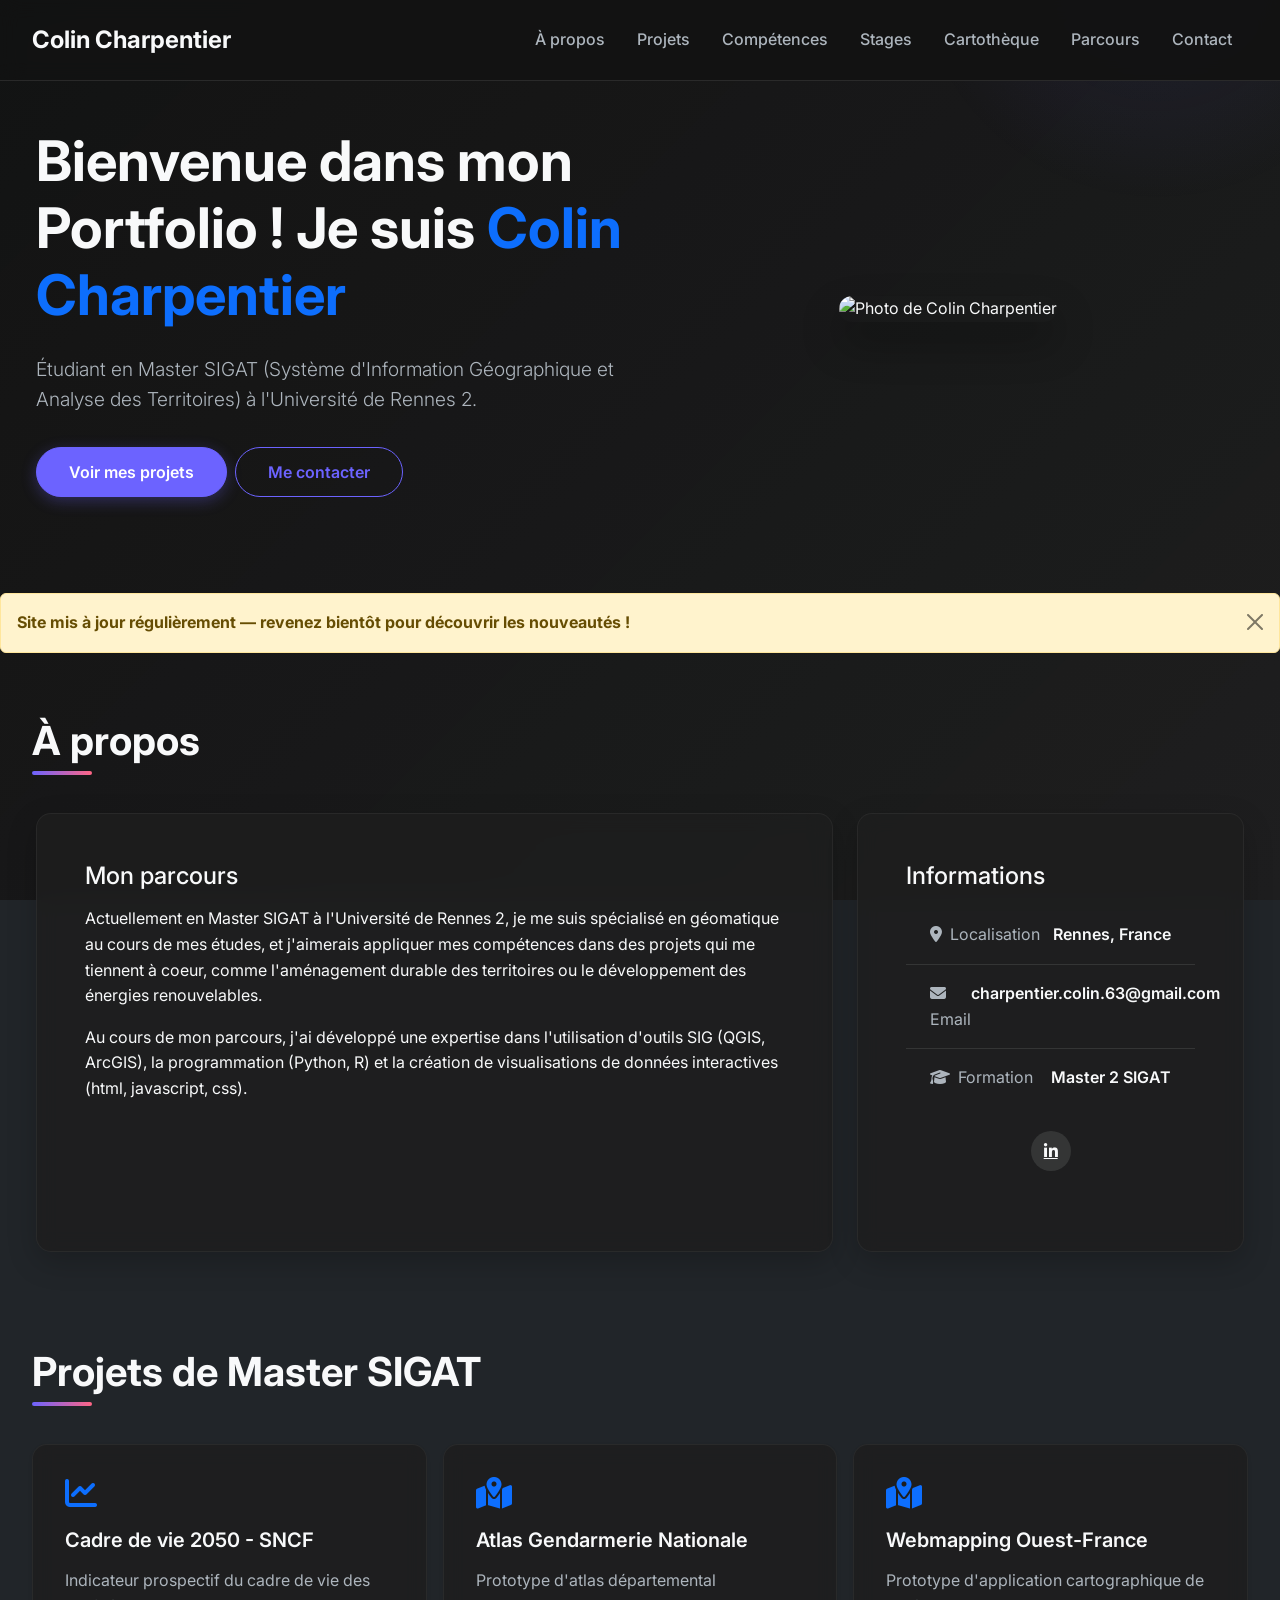
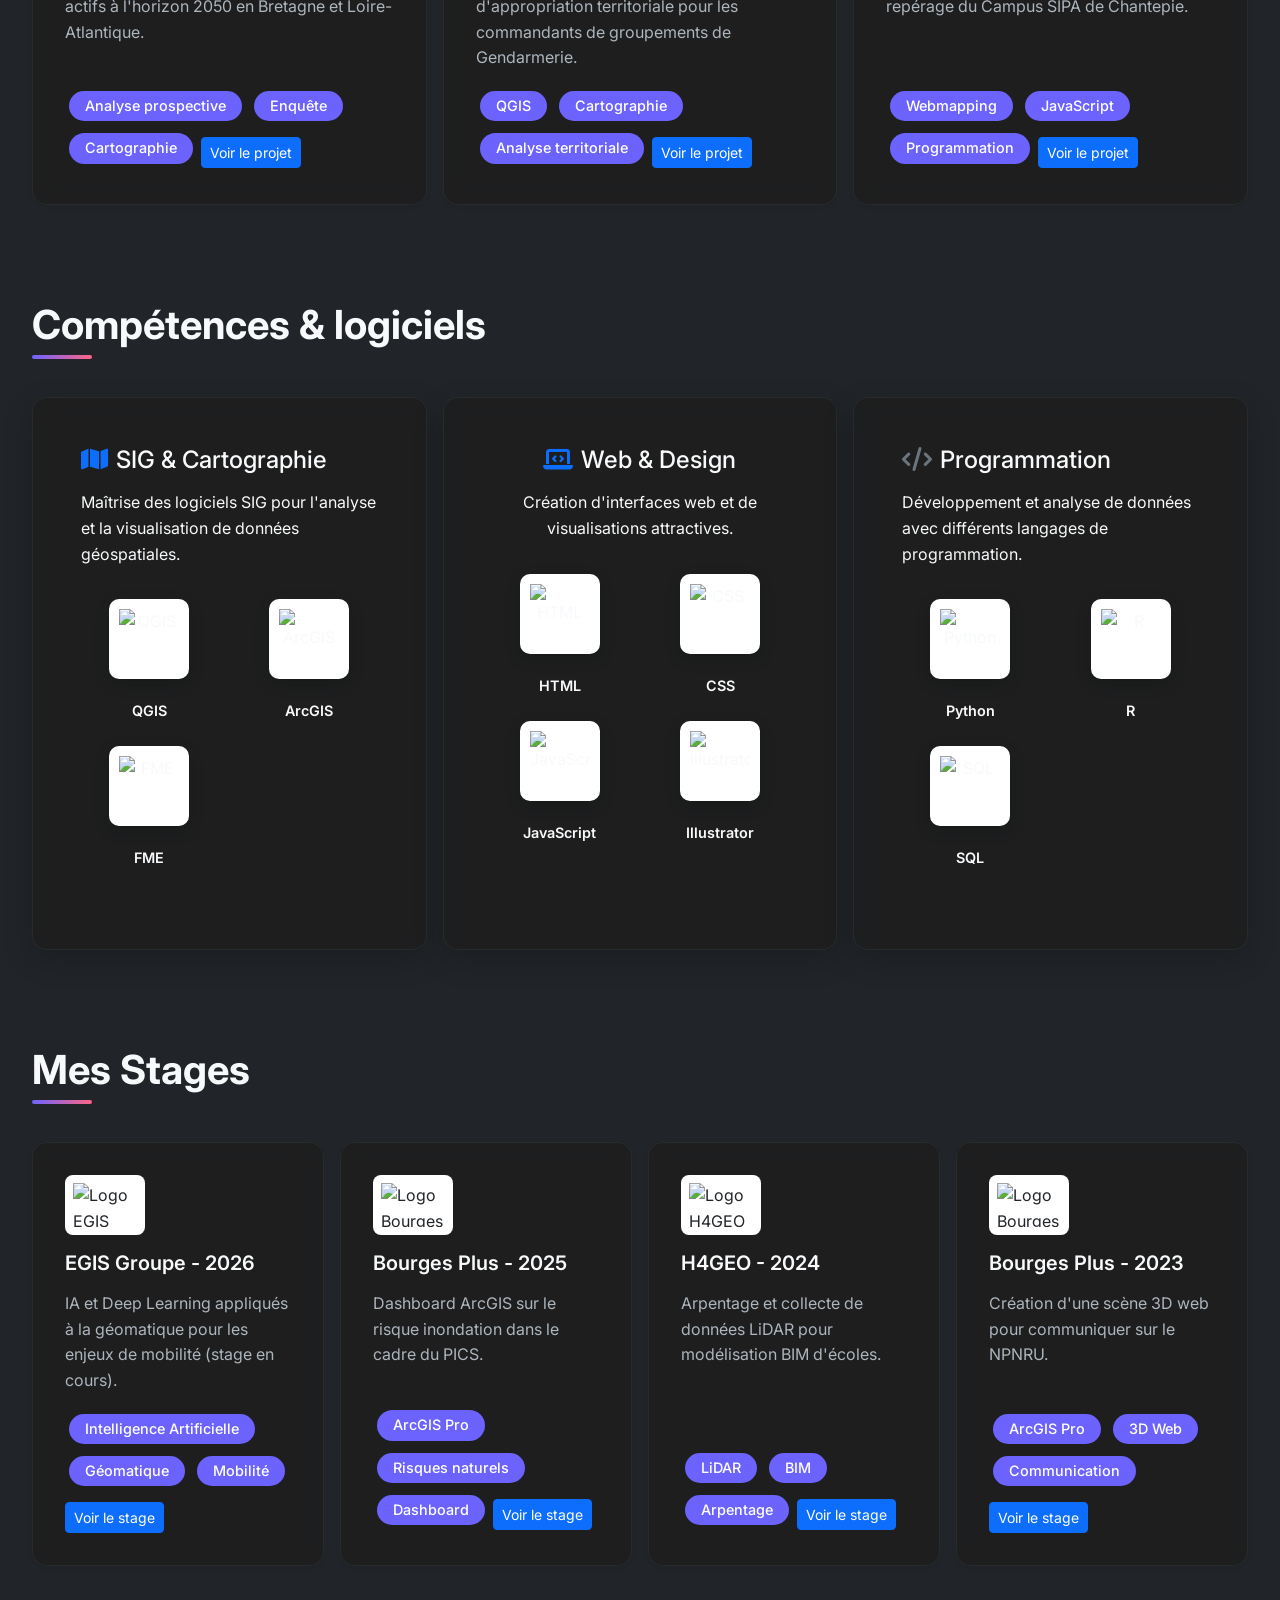
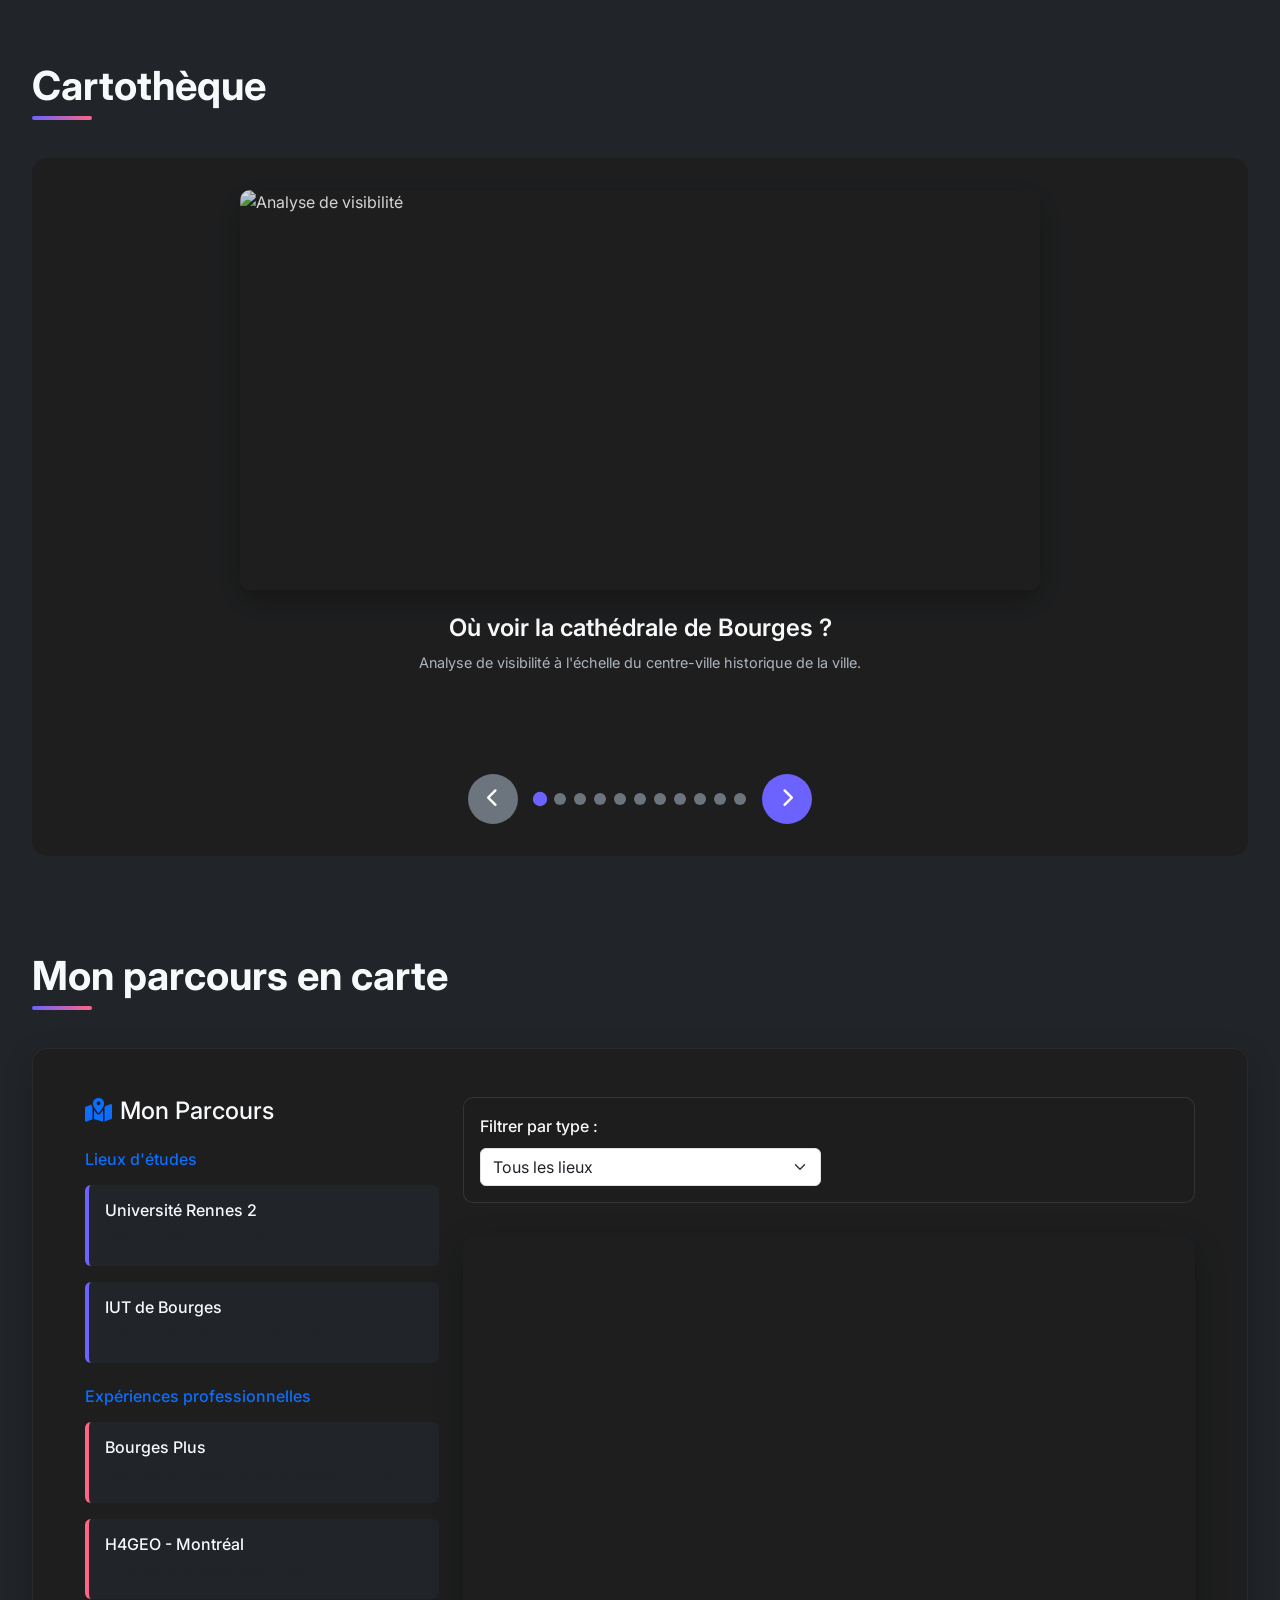
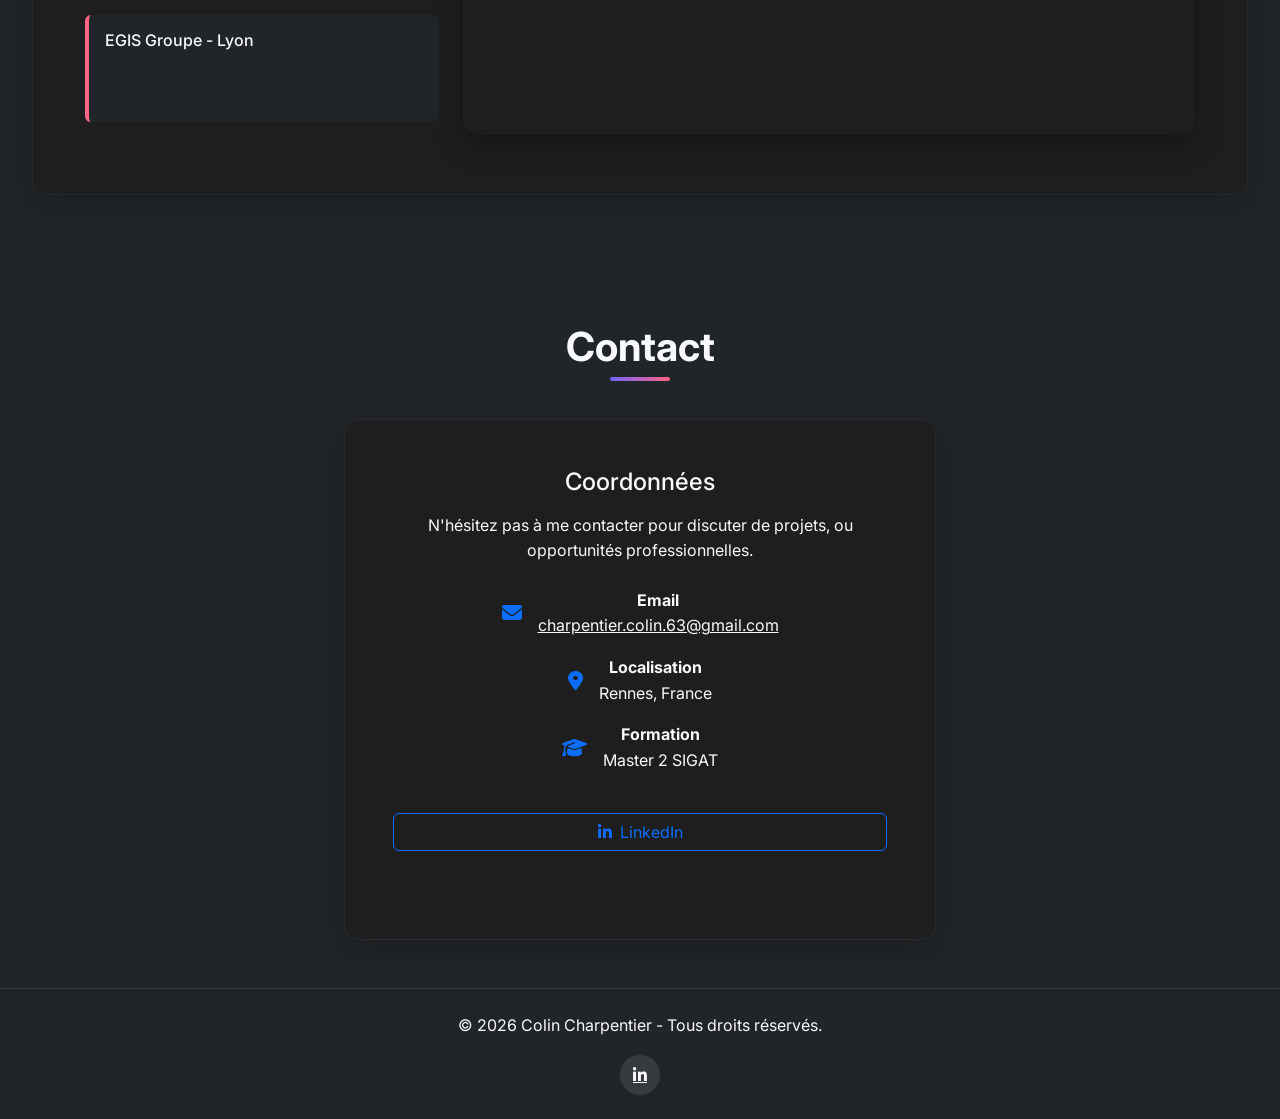
==== commit 593d7c0f: "Add files via upload" ====
--- a/index.html
+++ b/index.html
@@ -1197,13 +1197,13 @@
                             </div>
                             <h5 class="card-title">EGIS Groupe - 2026</h5>
                             <p class="card-text flex-grow-1">
-                                Stage de fin d'études (prochainement).
+                                IA et Deep Learning appliqués à la géomatique pour les enjeux de mobilité (stage en cours).
                             </p>
                             <div class="mt-auto">
+                                <span class="badge bg-primary mb-2">Intelligence Artificielle</span>
                                 <span class="badge bg-primary mb-2">Géomatique</span>
-                                <span class="badge bg-primary mb-2">Aménagement</span>
-                                <span class="badge bg-primary mb-2">Transports</span>
-                                <button class="btn btn-sm btn-secondary mt-2" disabled>À venir</button>
+                                <span class="badge bg-primary mb-2">Mobilité</span>
+                                <a href="Stage_EGIS.html" class="btn btn-sm btn-primary mt-2">Voir le stage</a>
                             </div>
                         </div>
                     </div>
@@ -1461,7 +1461,7 @@
                             </div>
                              <div class="location-item internship-item mb-3 p-3 rounded bg-dark">
                                 <h6 class="mb-1">EGIS Groupe - Lyon</h6>
-                                <small class="text-muted">Stage de fin d'études</small>
+                                <small class="text-muted">IA appliquée à la géomatique - Mai à Octobre 2026</small>
                             </div>
                         </div>
                     </div>
@@ -1658,7 +1658,7 @@
                 type: "internship",
                 lat: 45.76767746507908,
                 lng:  4.8612819228820205,
-                description: "Stage de fin d'étude (prochainement) - 2026",
+                description: "IA et Deep Learning pour la géomatique et la mobilité - Mai à Octobre 2026",
                 icon: "internship",
                 logo: "https://upload.wikimedia.org/wikipedia/fr/5/5b/Logo-egis.gif"
             },
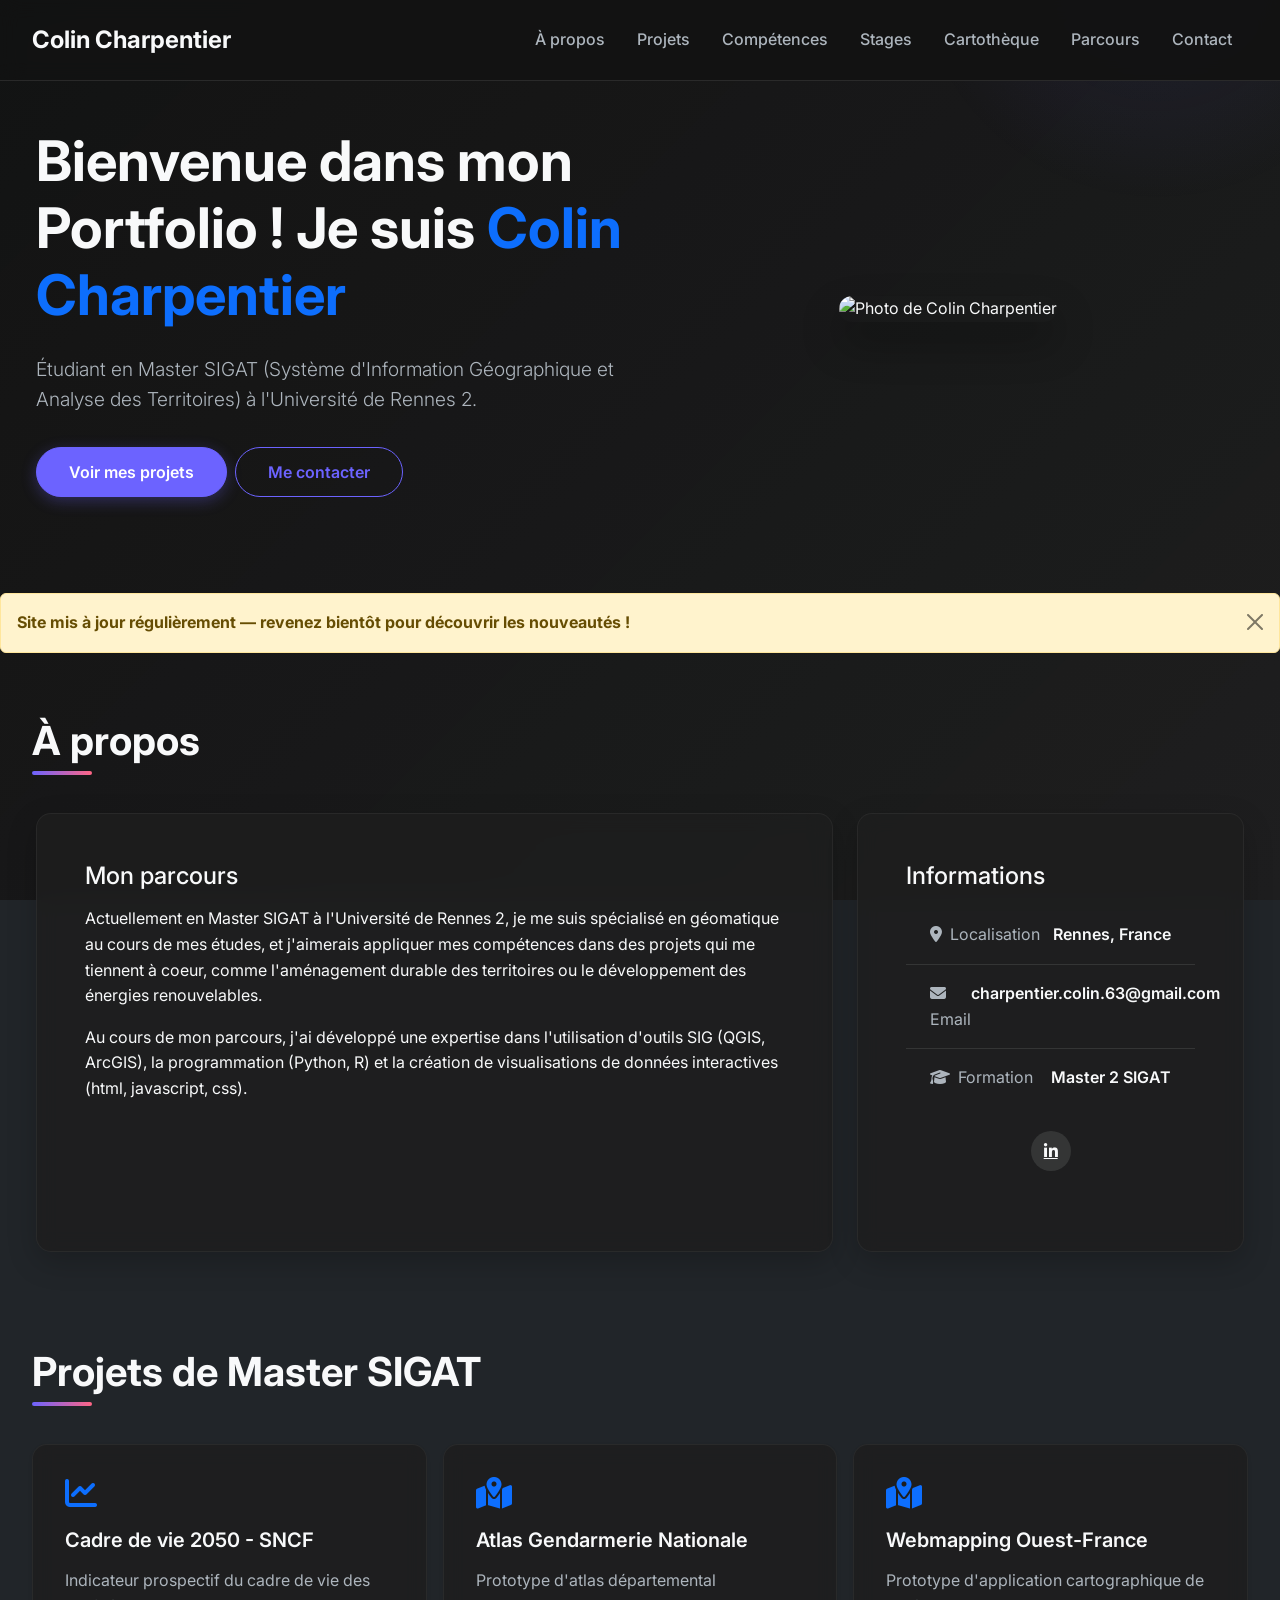
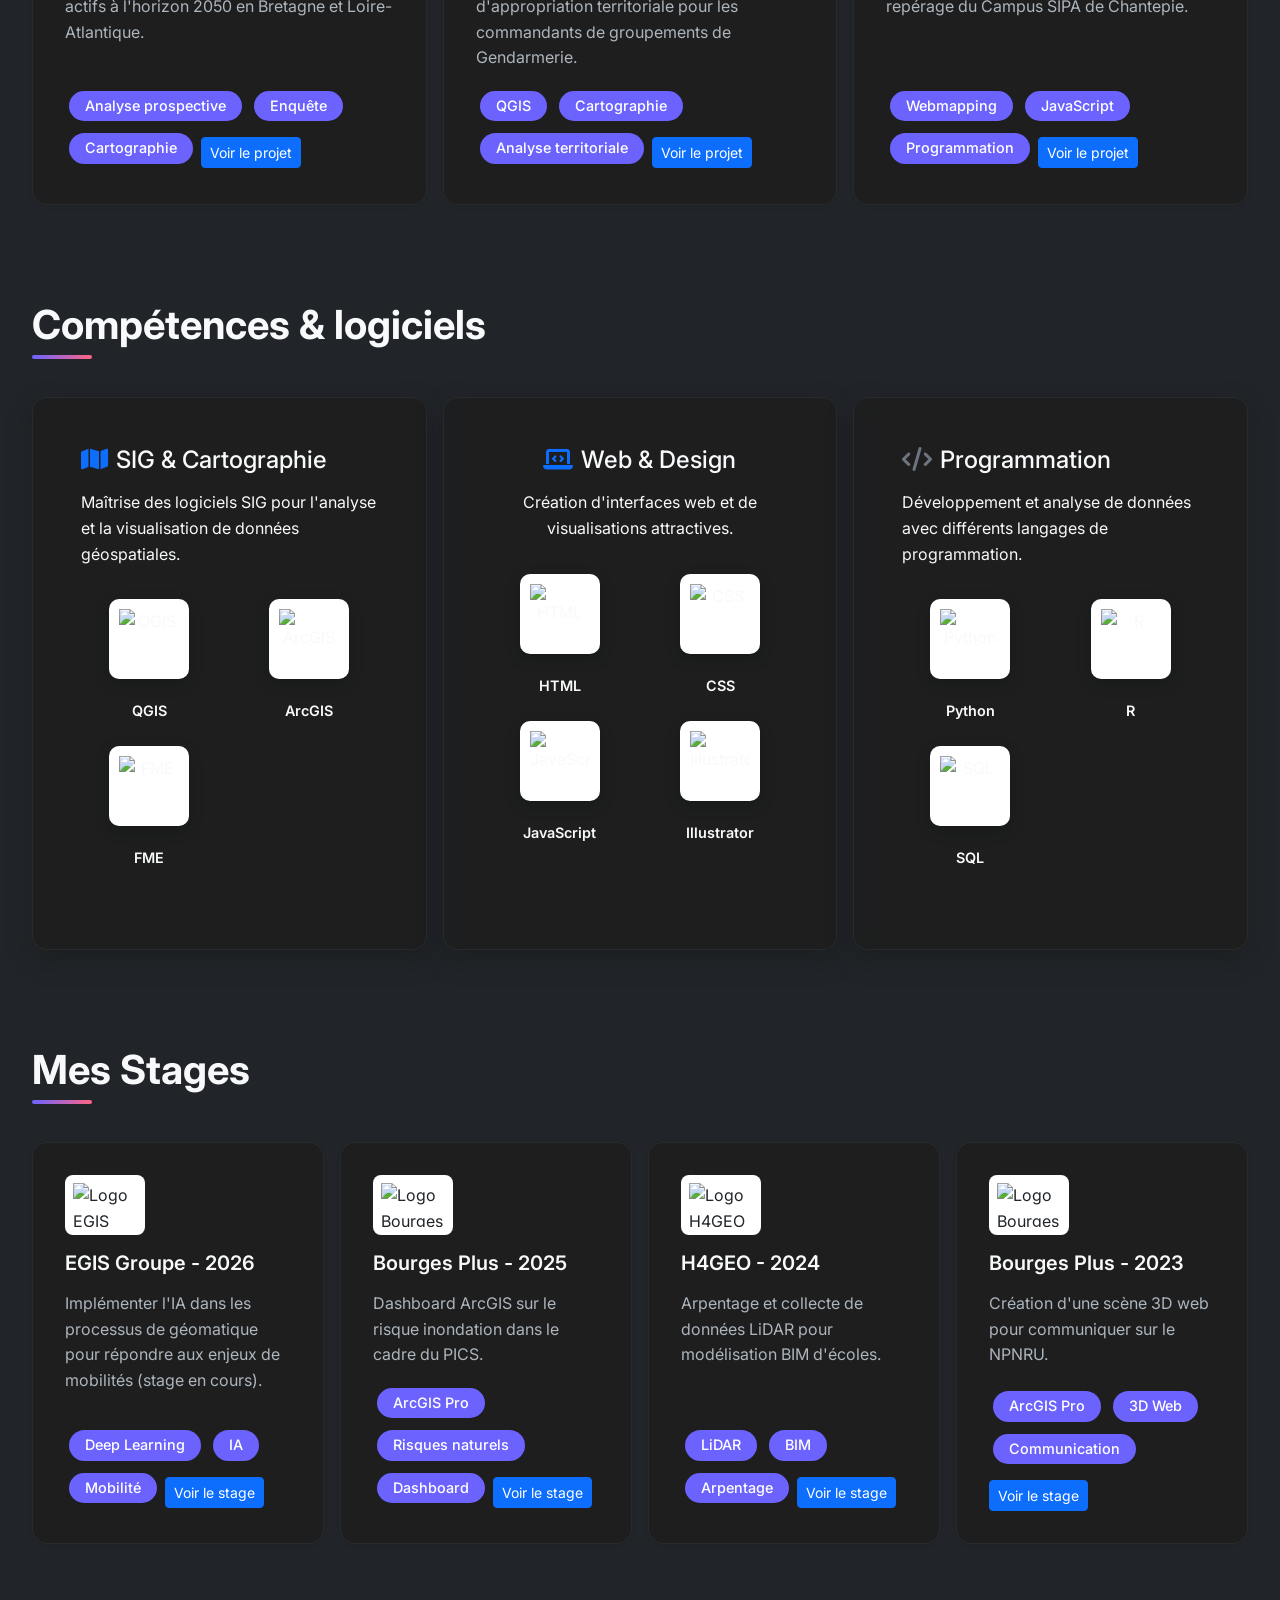
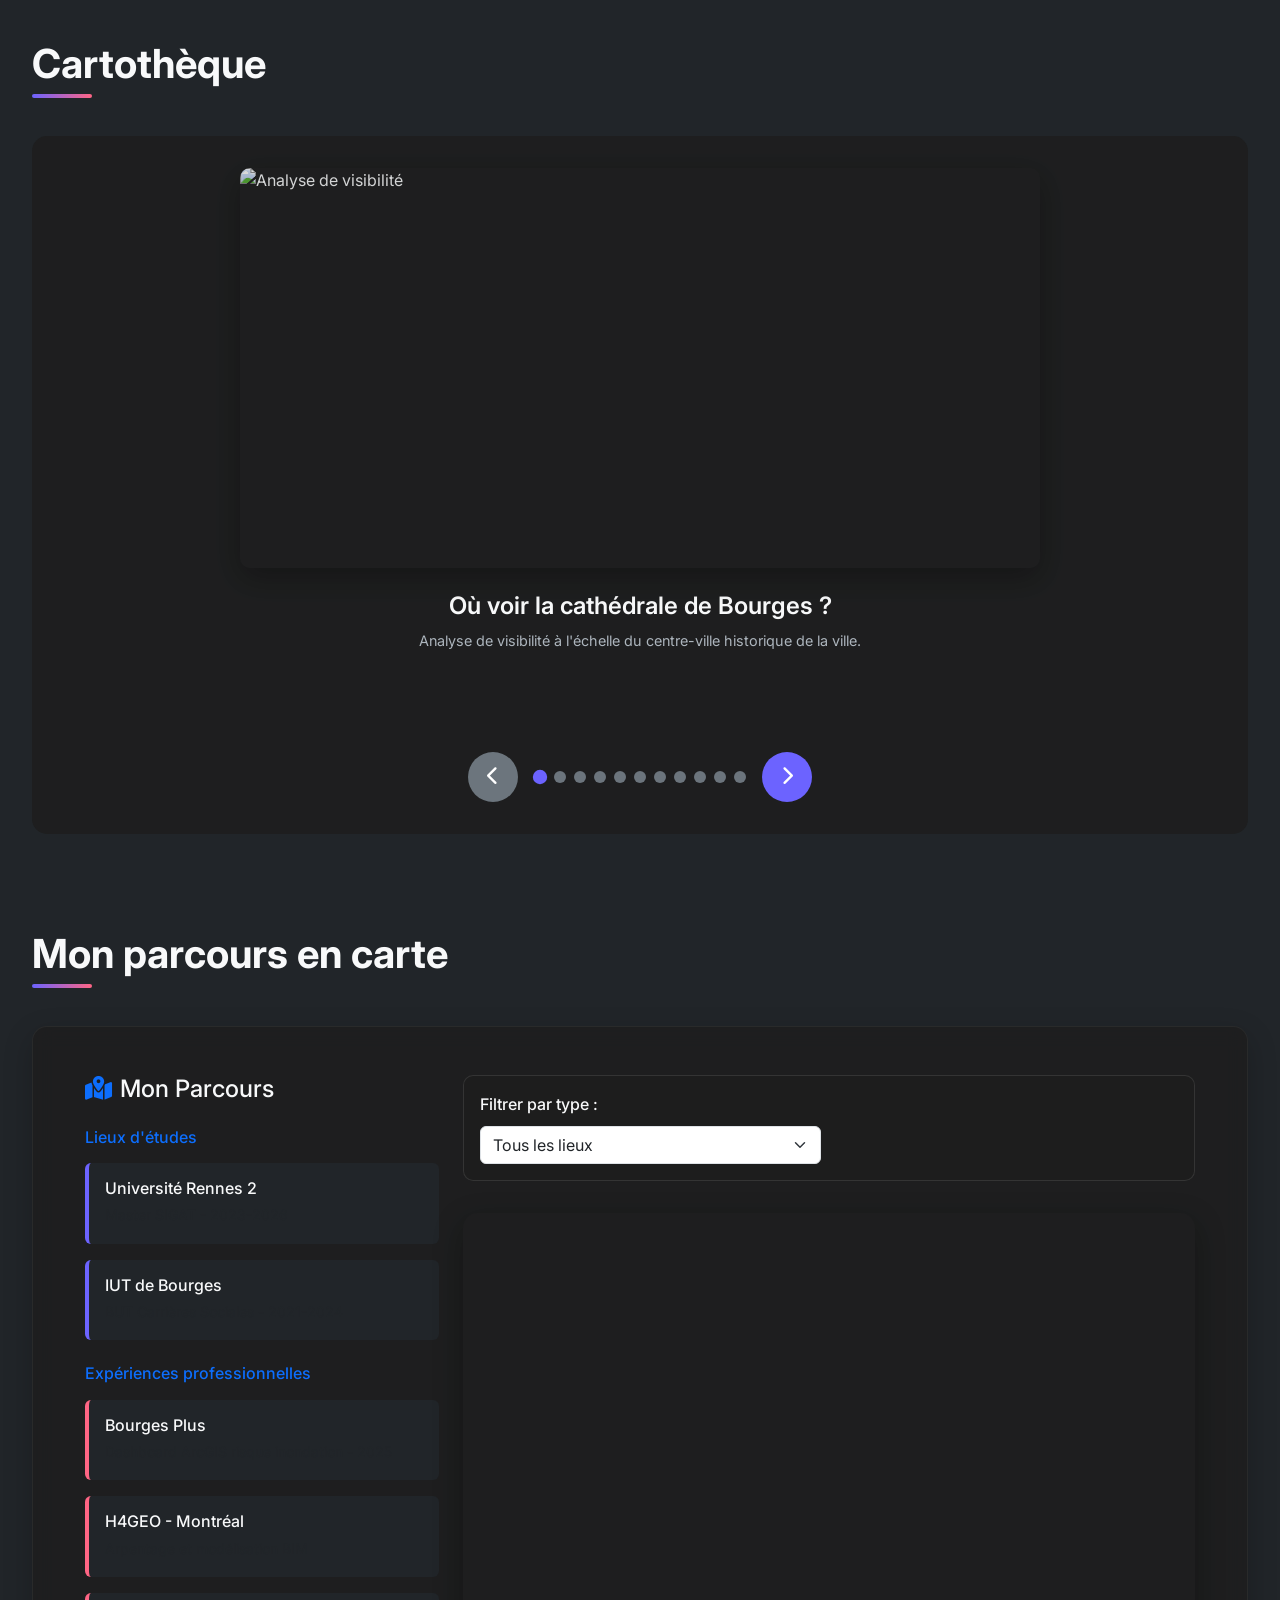
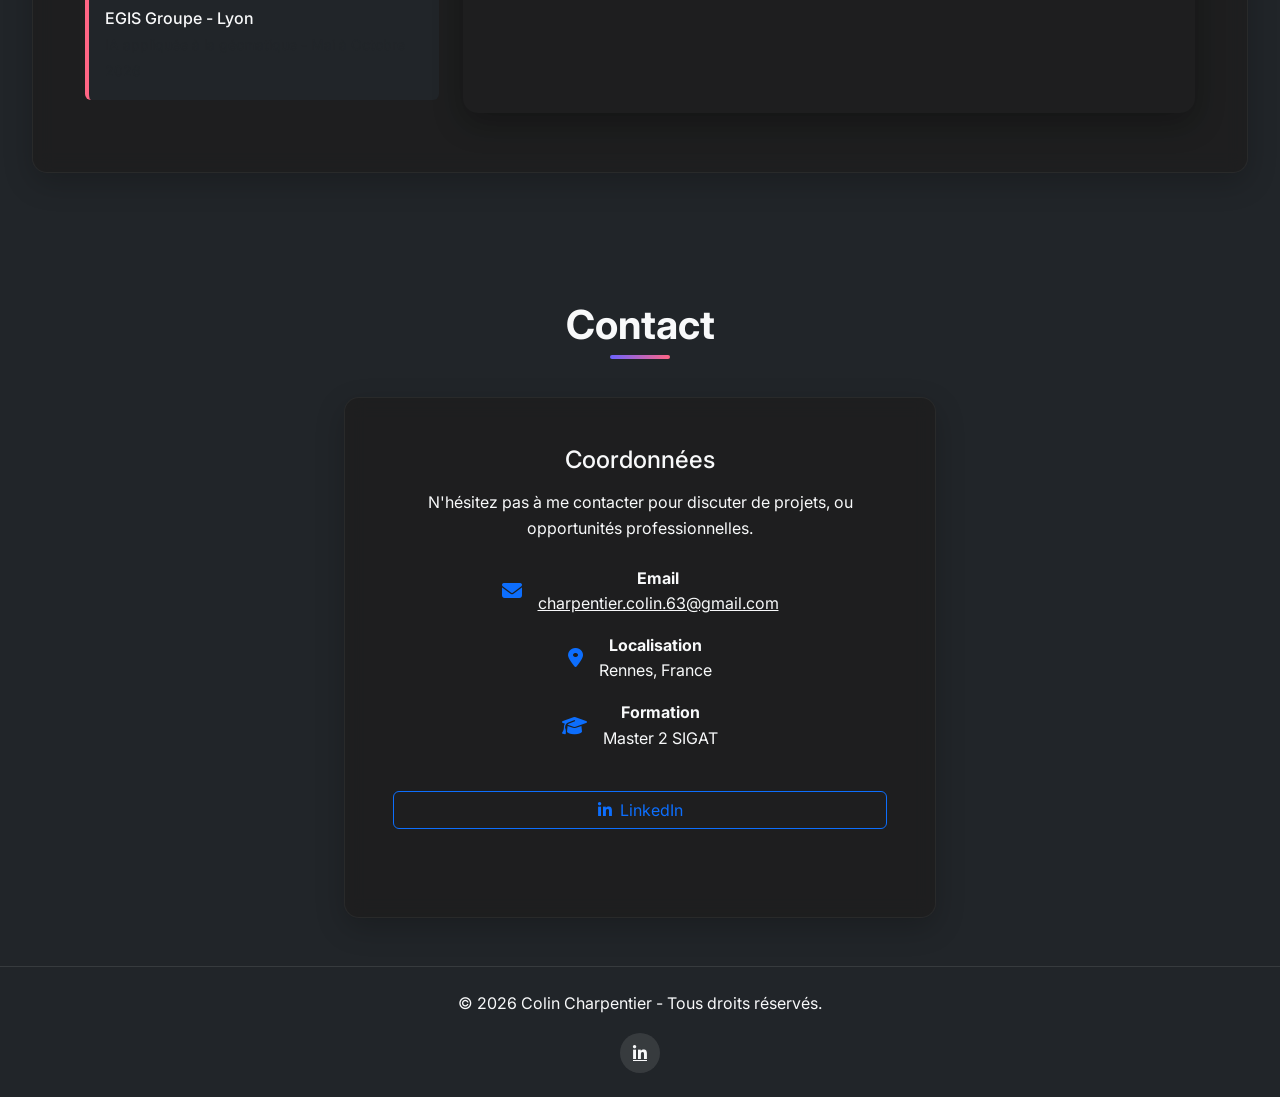
==== commit 6e6b32c1: "Add files via upload" ====
--- a/index.html
+++ b/index.html
@@ -1197,11 +1197,11 @@
                             </div>
                             <h5 class="card-title">EGIS Groupe - 2026</h5>
                             <p class="card-text flex-grow-1">
-                                IA et Deep Learning appliqués à la géomatique pour les enjeux de mobilité (stage en cours).
+                                Implémenter l'IA dans les processus de géomatique pour répondre aux enjeux de mobilités (stage en cours).
                             </p>
                             <div class="mt-auto">
-                                <span class="badge bg-primary mb-2">Intelligence Artificielle</span>
-                                <span class="badge bg-primary mb-2">Géomatique</span>
+                                <span class="badge bg-primary mb-2">Deep Learning</span>
+                                <span class="badge bg-primary mb-2">IA</span>
                                 <span class="badge bg-primary mb-2">Mobilité</span>
                                 <a href="Stage_EGIS.html" class="btn btn-sm btn-primary mt-2">Voir le stage</a>
                             </div>
@@ -1658,7 +1658,7 @@
                 type: "internship",
                 lat: 45.76767746507908,
                 lng:  4.8612819228820205,
-                description: "IA et Deep Learning pour la géomatique et la mobilité - Mai à Octobre 2026",
+                description: "IA et Deep Learning pour la géomatique et la mobilité - 2026",
                 icon: "internship",
                 logo: "https://upload.wikimedia.org/wikipedia/fr/5/5b/Logo-egis.gif"
             },
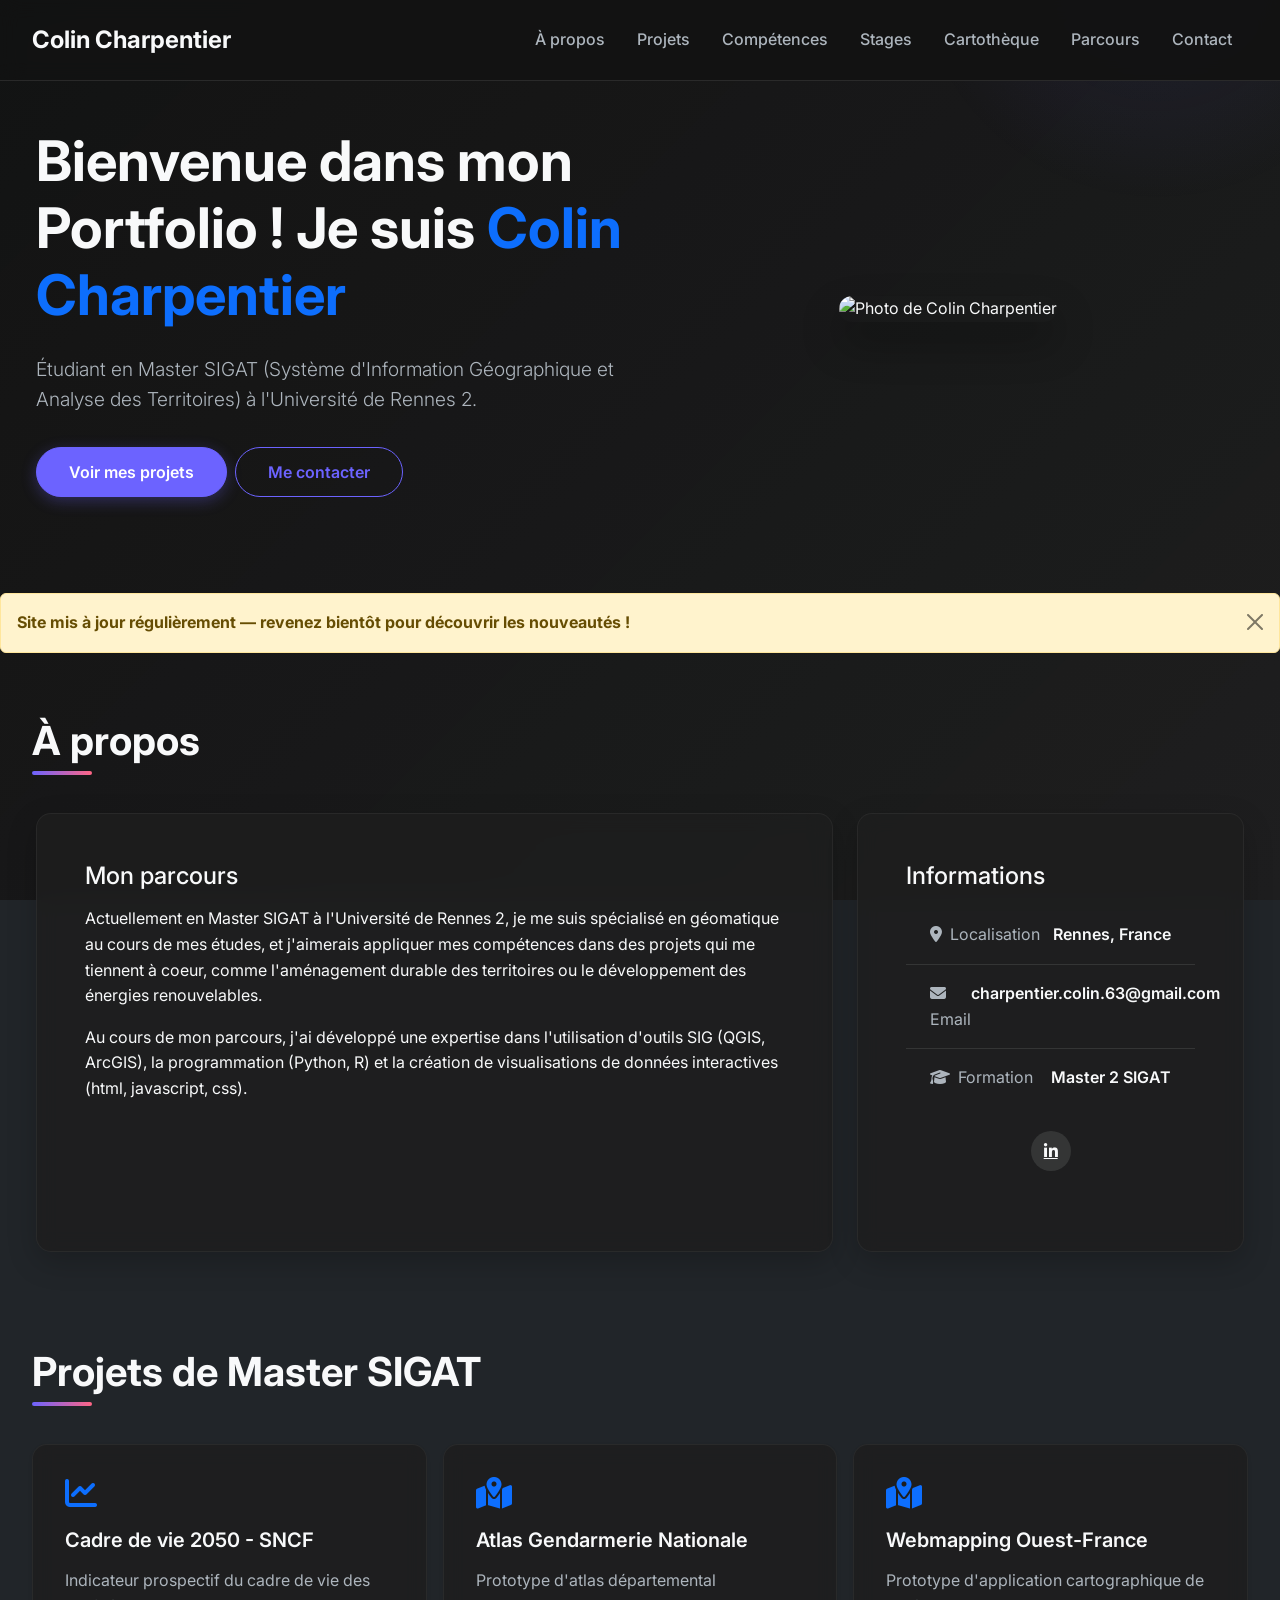
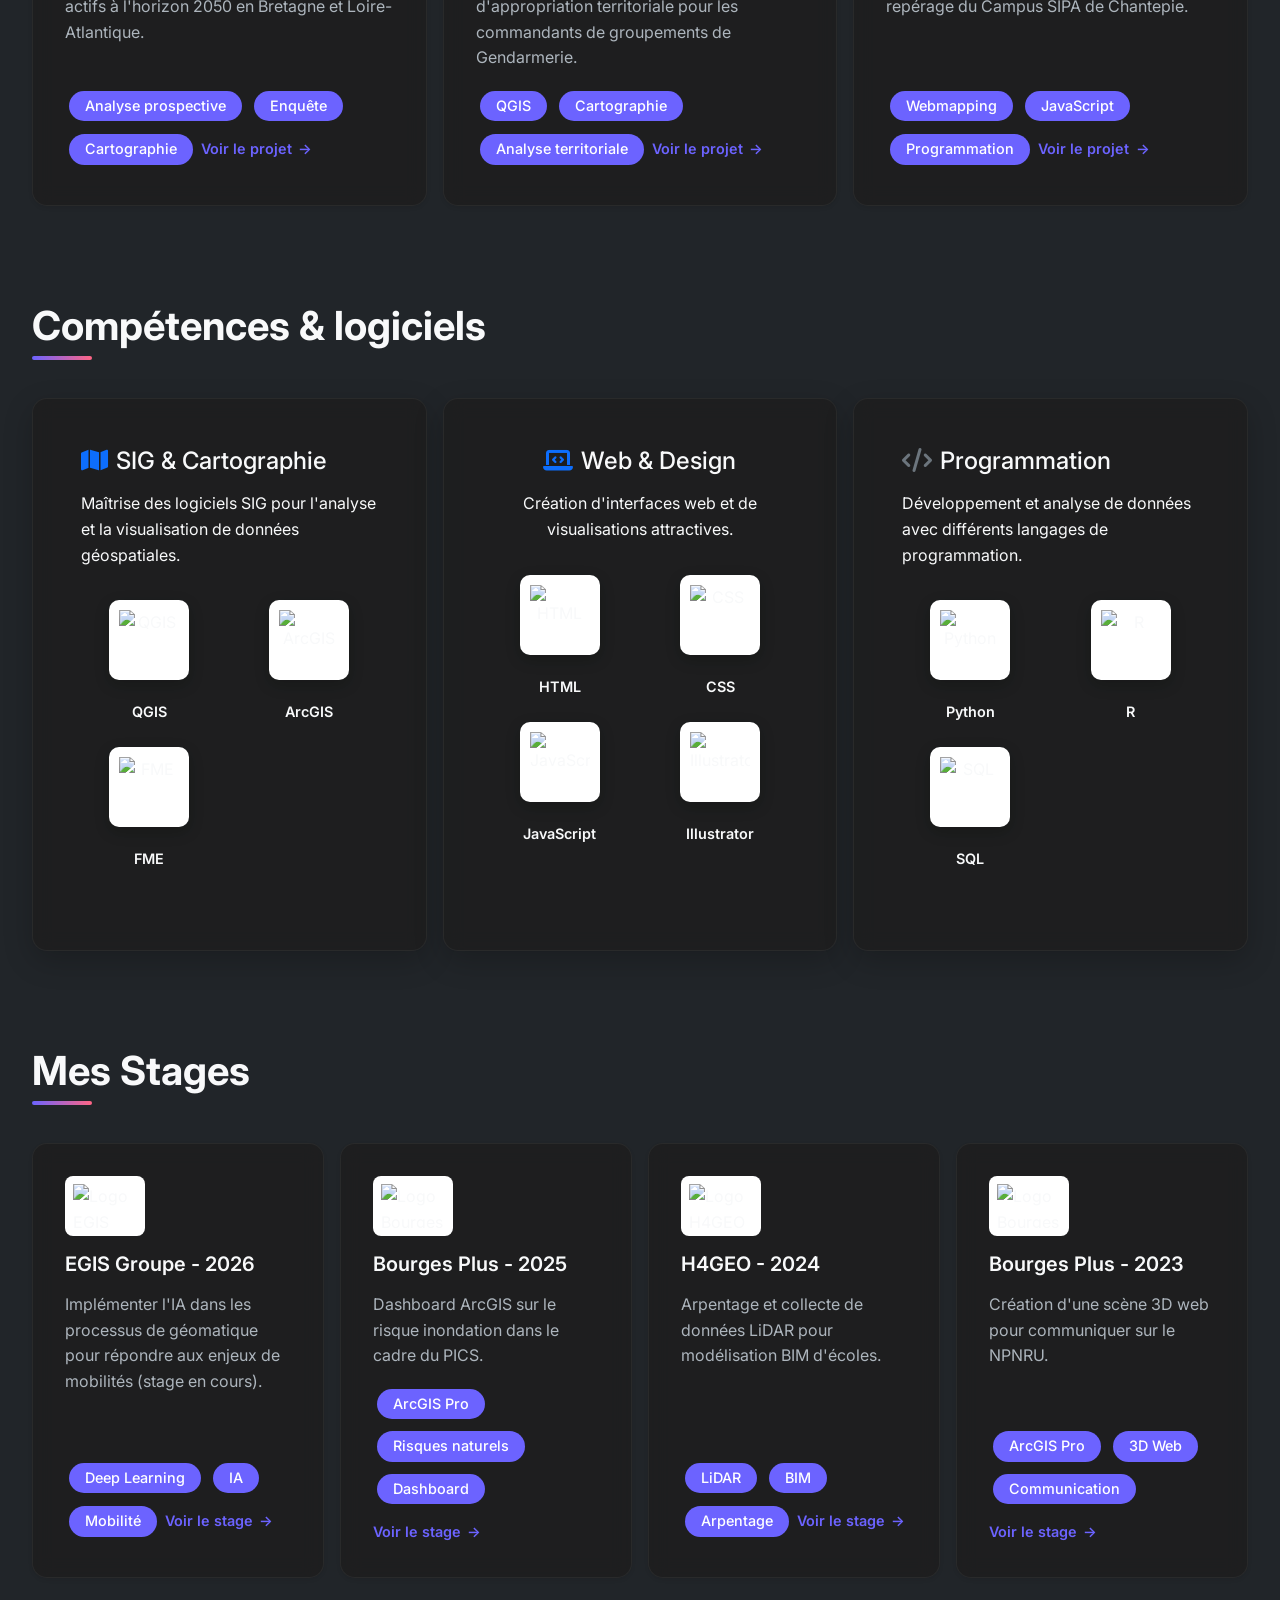
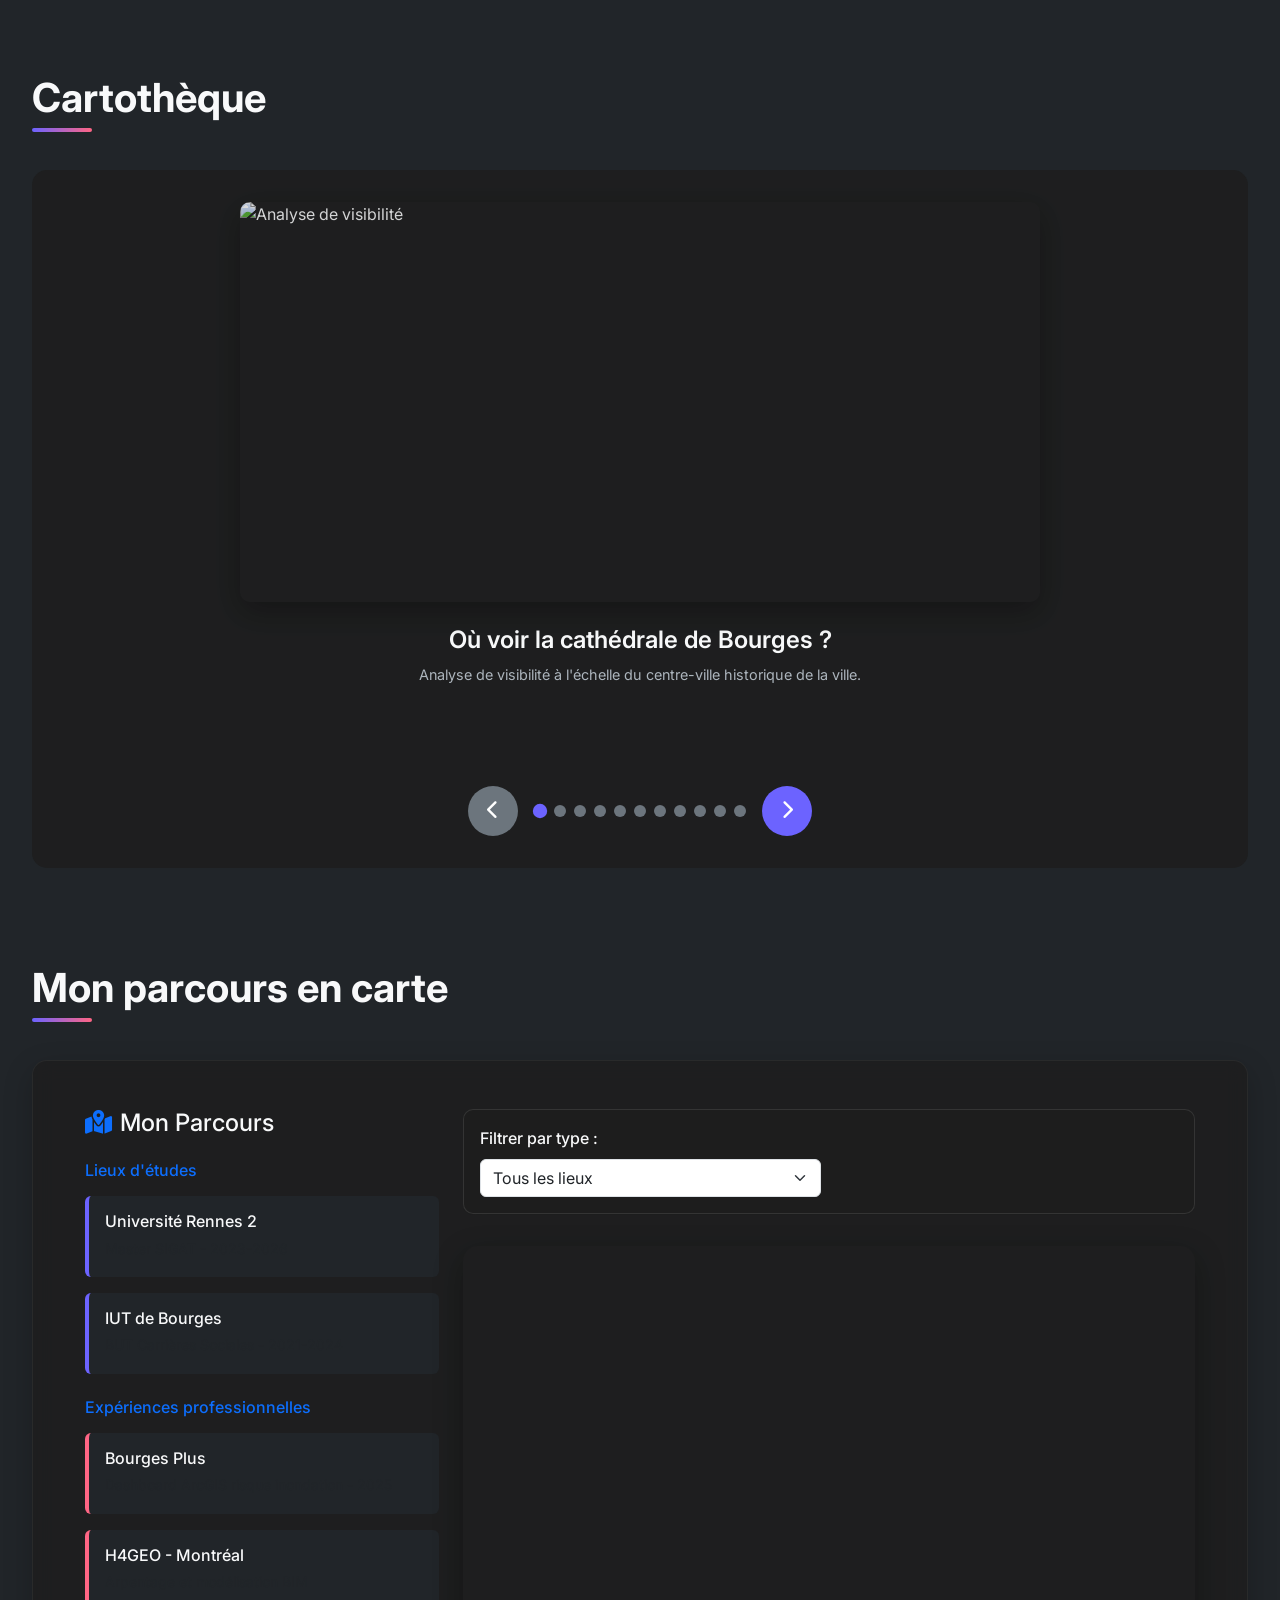
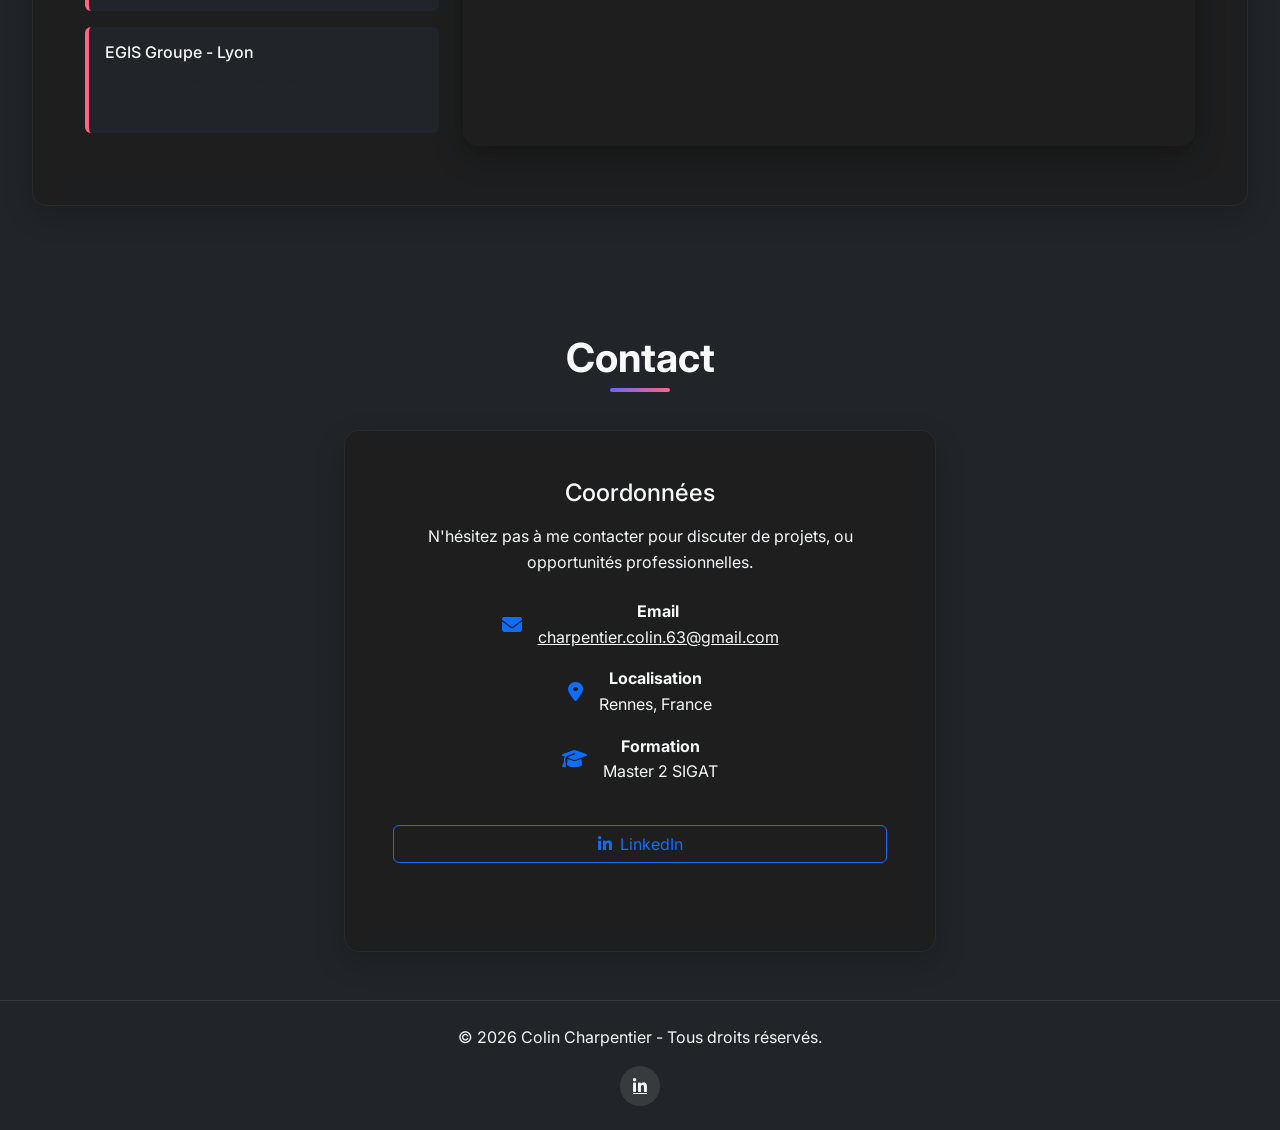
==== commit f19a20c6: "Add files via upload" ====
--- a/index.html
+++ b/index.html
@@ -353,6 +353,33 @@
         .card:hover {
             transform: translateY(-10px);
             box-shadow: 0 15px 30px rgba(0, 0, 0, 0.3);
+        }
+
+        a.card {
+            color: inherit;
+            text-decoration: none;
+            cursor: pointer;
+        }
+
+        a.card:hover {
+            color: inherit;
+            text-decoration: none;
+            border-color: rgba(255, 255, 255, 0.15);
+        }
+
+        .card-cta {
+            display: inline-flex;
+            align-items: center;
+            gap: 0.4rem;
+            color: var(--primary);
+            font-weight: 600;
+            font-size: 0.9rem;
+            margin-top: 0.5rem;
+            transition: gap 0.2s ease;
+        }
+
+        a.card:hover .card-cta {
+            gap: 0.7rem;
         }
 
         .card-body {
@@ -1023,7 +1050,7 @@
 
                 <!-- Projet SNCF -->
                 <div class="col-md-6 col-lg-4">
-                    <div class="card h-100 shadow-sm fade-in">
+                    <a href="Projet-SNCF.html" class="card h-100 shadow-sm fade-in">
                         <div class="card-body d-flex flex-column">
                             <div class="mb-3">
                                 <i class="fas fa-chart-line fa-2x text-primary"></i>
@@ -1037,15 +1064,15 @@
                                 <span class="badge bg-primary mb-2">Analyse prospective</span>
                                 <span class="badge bg-primary mb-2">Enquête</span>
                                 <span class="badge bg-primary mb-2">Cartographie</span>
-                                <a href="Projet-SNCF.html" class="btn btn-sm btn-primary mt-2">Voir le projet</a>
-                            </div>
-                        </div>
-                    </div>
+                                <div class="card-cta">Voir le projet <span>&rarr;</span></div>
+                            </div>
+                        </div>
+                    </a>
                 </div>
 
                 <!-- Projet Gendarmerie -->
                 <div class="col-md-6 col-lg-4">
-                    <div class="card h-100 shadow-sm fade-in">
+                    <a href="Projet-Gendarmerie.html" class="card h-100 shadow-sm fade-in">
                         <div class="card-body d-flex flex-column">
                             <div class="mb-3">
                                 <i class="fas fa-map-marked-alt fa-2x text-primary"></i>
@@ -1059,15 +1086,15 @@
                                 <span class="badge bg-primary mb-2">QGIS</span>
                                 <span class="badge bg-primary mb-2">Cartographie</span>
                                 <span class="badge bg-primary mb-2">Analyse territoriale</span>
-                                <a href="Projet-Gendarmerie.html" class="btn btn-sm btn-primary mt-2">Voir le projet</a>
-                            </div>
-                        </div>
-                    </div>
+                                <div class="card-cta">Voir le projet <span>&rarr;</span></div>
+                            </div>
+                        </div>
+                    </a>
                 </div>
 
                 <!-- Projet Ouest France -->
                 <div class="col-md-6 col-lg-4">
-                    <div class="card h-100 shadow-sm fade-in">
+                    <a href="Projet-Ouest-France.html" class="card h-100 shadow-sm fade-in">
                         <div class="card-body d-flex flex-column">
                             <div class="mb-3">
                                 <i class="fas fa-map-marked-alt fa-2x text-primary"></i>
@@ -1080,10 +1107,10 @@
                                 <span class="badge bg-primary mb-2">Webmapping</span>
                                 <span class="badge bg-primary mb-2">JavaScript</span>
                                 <span class="badge bg-primary mb-2">Programmation</span>
-                                <a href="Projet-Ouest-France.html" class="btn btn-sm btn-primary mt-2">Voir le projet</a>
-                            </div>
-                        </div>
-                    </div>
+                                <div class="card-cta">Voir le projet <span>&rarr;</span></div>
+                            </div>
+                        </div>
+                    </a>
                 </div>
 
 
@@ -1189,7 +1216,7 @@
 
                 <!-- Stage EGIS Groupe 2026 (NOUVEAU) -->
                 <div class="col-md-6 col-lg-3">
-                    <div class="card h-100 shadow-sm fade-in">
+                    <a href="Stage_EGIS.html" class="card h-100 shadow-sm fade-in">
                         <div class="card-body d-flex flex-column">
                             <div class="logo-container mb-3">
                                 <img src="https://upload.wikimedia.org/wikipedia/fr/5/5b/Logo-egis.gif"
@@ -1203,15 +1230,15 @@
                                 <span class="badge bg-primary mb-2">Deep Learning</span>
                                 <span class="badge bg-primary mb-2">IA</span>
                                 <span class="badge bg-primary mb-2">Mobilité</span>
-                                <a href="Stage_EGIS.html" class="btn btn-sm btn-primary mt-2">Voir le stage</a>
-                            </div>
-                        </div>
-                    </div>
+                                <div class="card-cta">Voir le stage <span>&rarr;</span></div>
+                            </div>
+                        </div>
+                    </a>
                 </div>
 
                 <!-- Stage Bourges Plus 2025 -->
                 <div class="col-md-6 col-lg-3">
-                    <div class="card h-100 shadow-sm fade-in">
+                    <a href="Stage_BPLUS_2025.html" class="card h-100 shadow-sm fade-in">
                         <div class="card-body d-flex flex-column">
                             <div class="logo-container mb-3">
                                 <img src="https://upload.wikimedia.org/wikipedia/fr/1/18/Logo_bourges_plus.png?20161021081244"
@@ -1225,15 +1252,15 @@
                                 <span class="badge bg-primary mb-2">ArcGIS Pro</span>
                                 <span class="badge bg-primary mb-2">Risques naturels</span>
                                 <span class="badge bg-primary mb-2">Dashboard</span>
-                                <a href="Stage_BPLUS_2025.html" class="btn btn-sm btn-primary mt-2">Voir le stage</a>
-                            </div>
-                        </div>
-                    </div>
+                                <div class="card-cta">Voir le stage <span>&rarr;</span></div>
+                            </div>
+                        </div>
+                    </a>
                 </div>
 
                 <!-- Stage H4GEO -->
                 <div class="col-md-6 col-lg-3">
-                    <div class="card h-100 shadow-sm fade-in">
+                    <a href="Stage_H4GEO.html" class="card h-100 shadow-sm fade-in">
                         <div class="card-body d-flex flex-column">
                             <div class="logo-container mb-3">
                                 <img src="https://raw.githubusercontent.com/UnitaryPage7504/colincharpentier.github.io/main/Images%20Portfolio/H4GEO.png" alt="Logo H4GEO"
@@ -1247,15 +1274,15 @@
                                 <span class="badge bg-primary mb-2">LiDAR</span>
                                 <span class="badge bg-primary mb-2">BIM</span>
                                 <span class="badge bg-primary mb-2">Arpentage</span>
-                                <a href="Stage_H4GEO.html" class="btn btn-sm btn-primary mt-2">Voir le stage</a>
-                            </div>
-                        </div>
-                    </div>
+                                <div class="card-cta">Voir le stage <span>&rarr;</span></div>
+                            </div>
+                        </div>
+                    </a>
                 </div>
 
                 <!-- Stage Bourges Plus 2023 -->
                 <div class="col-md-6 col-lg-3">
-                    <div class="card h-100 shadow-sm fade-in">
+                    <a href="Stage_BPLUS_2023.html" class="card h-100 shadow-sm fade-in">
                         <div class="card-body d-flex flex-column">
                             <div class="logo-container mb-3">
                                 <img src="https://upload.wikimedia.org/wikipedia/fr/1/18/Logo_bourges_plus.png?20161021081244"
@@ -1269,10 +1296,10 @@
                                 <span class="badge bg-primary mb-2">ArcGIS Pro</span>
                                 <span class="badge bg-primary mb-2">3D Web</span>
                                 <span class="badge bg-primary mb-2">Communication</span>
-                                <a href="Stage_BPLUS_2023.html" class="btn btn-sm btn-primary mt-2">Voir le stage</a>
-                            </div>
-                        </div>
-                    </div>
+                                <div class="card-cta">Voir le stage <span>&rarr;</span></div>
+                            </div>
+                        </div>
+                    </a>
                 </div>
 
             </div>
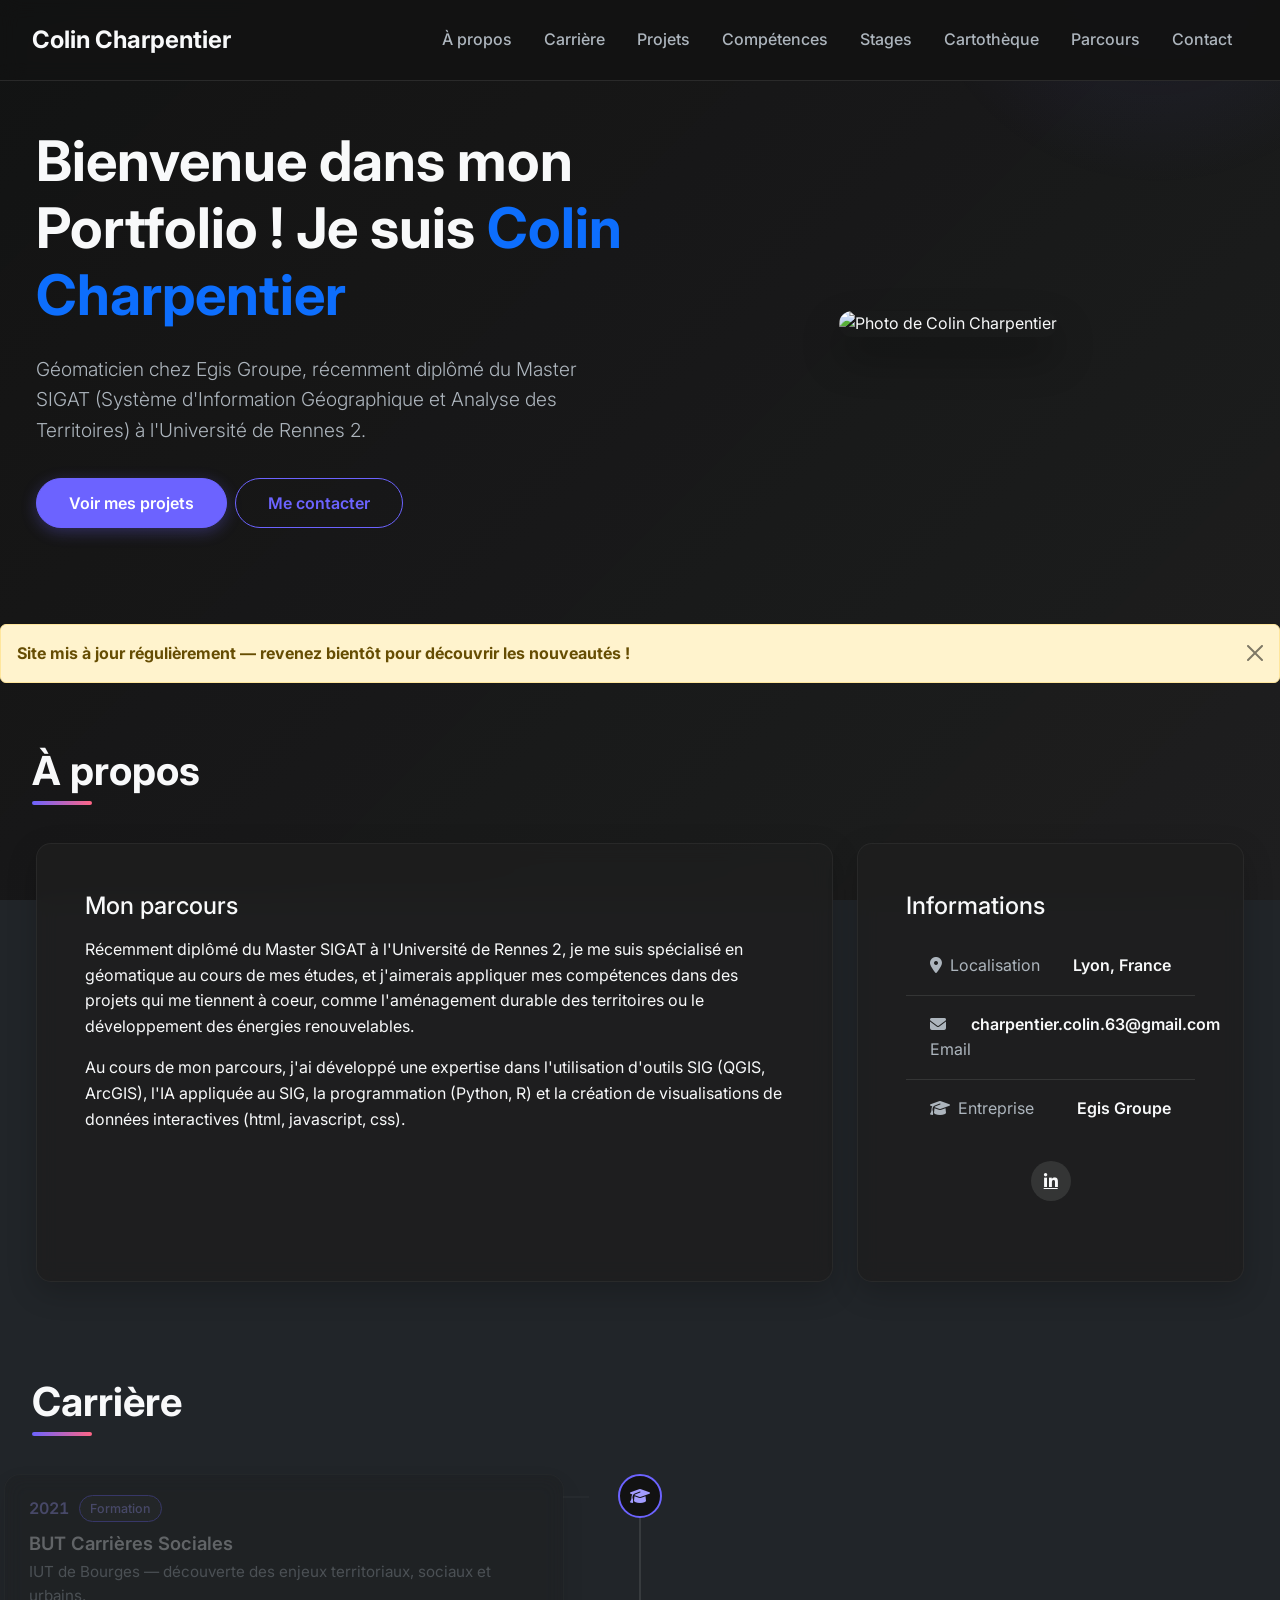
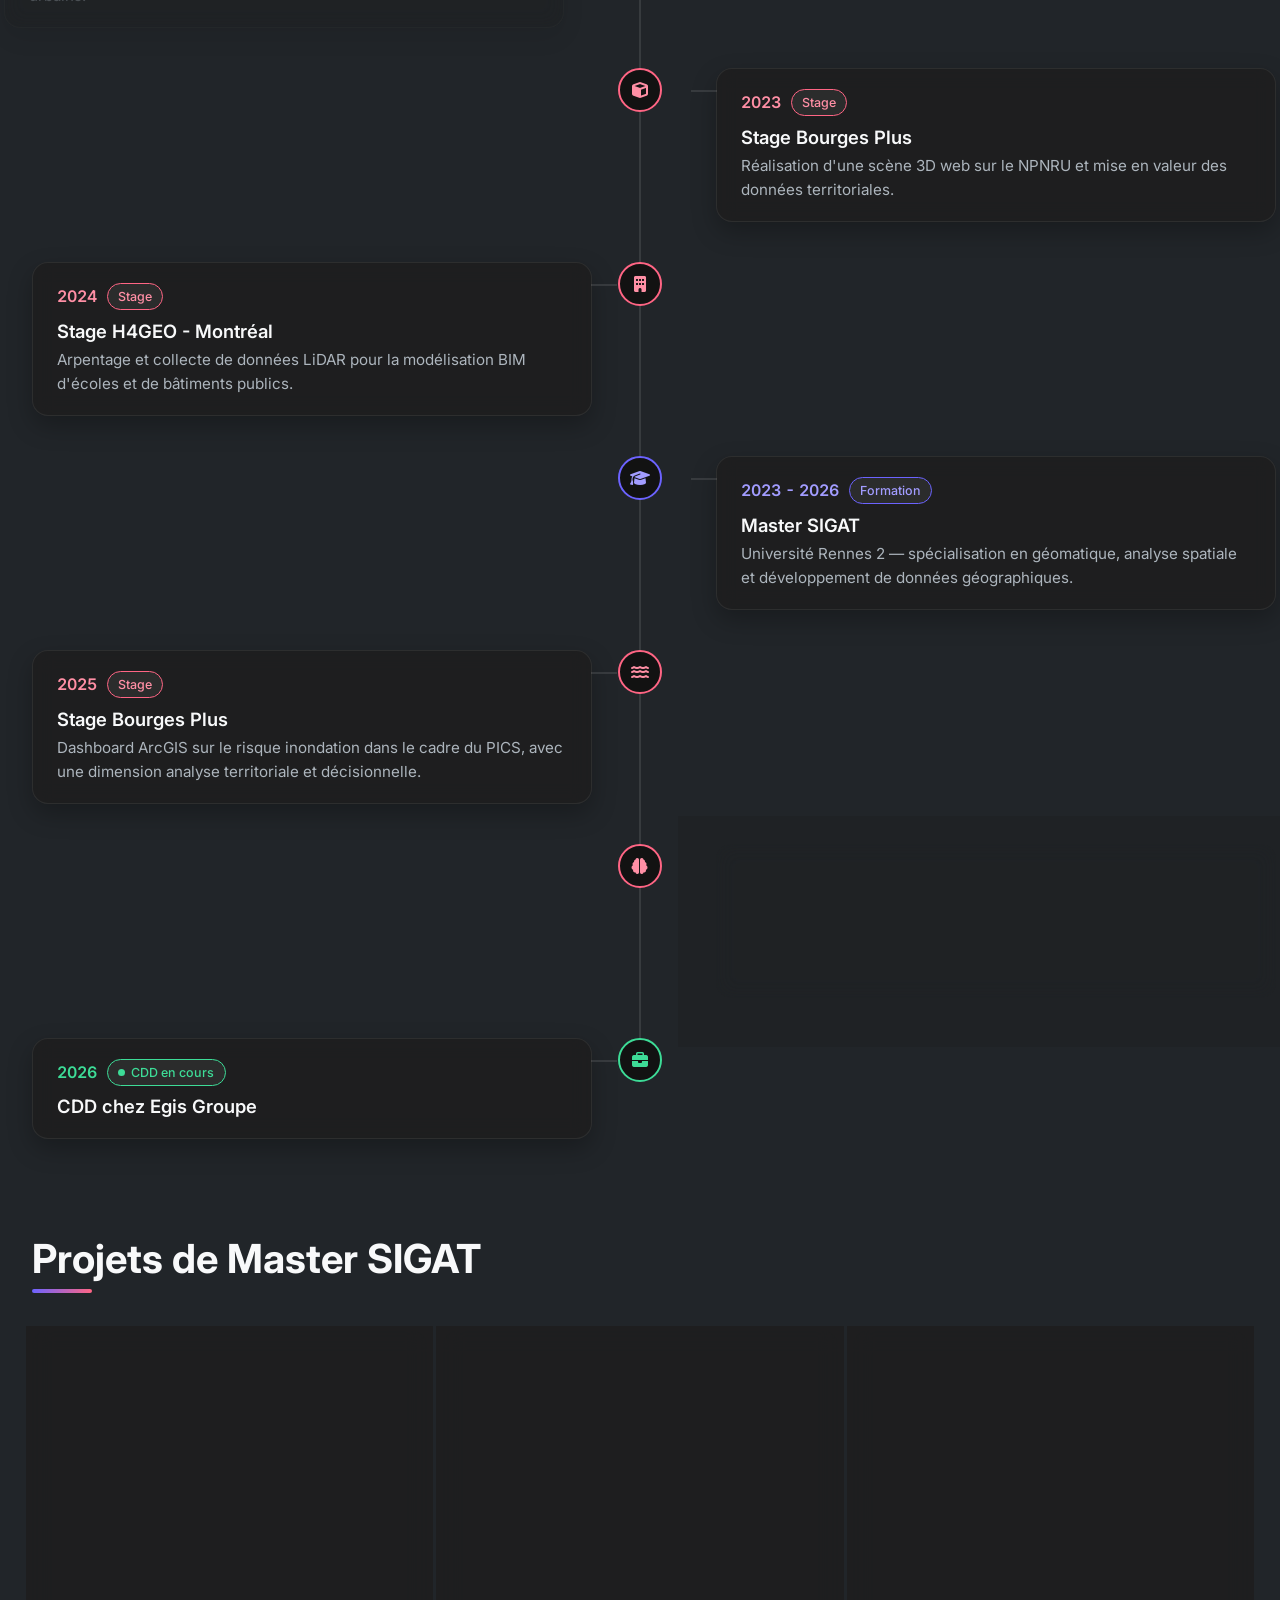
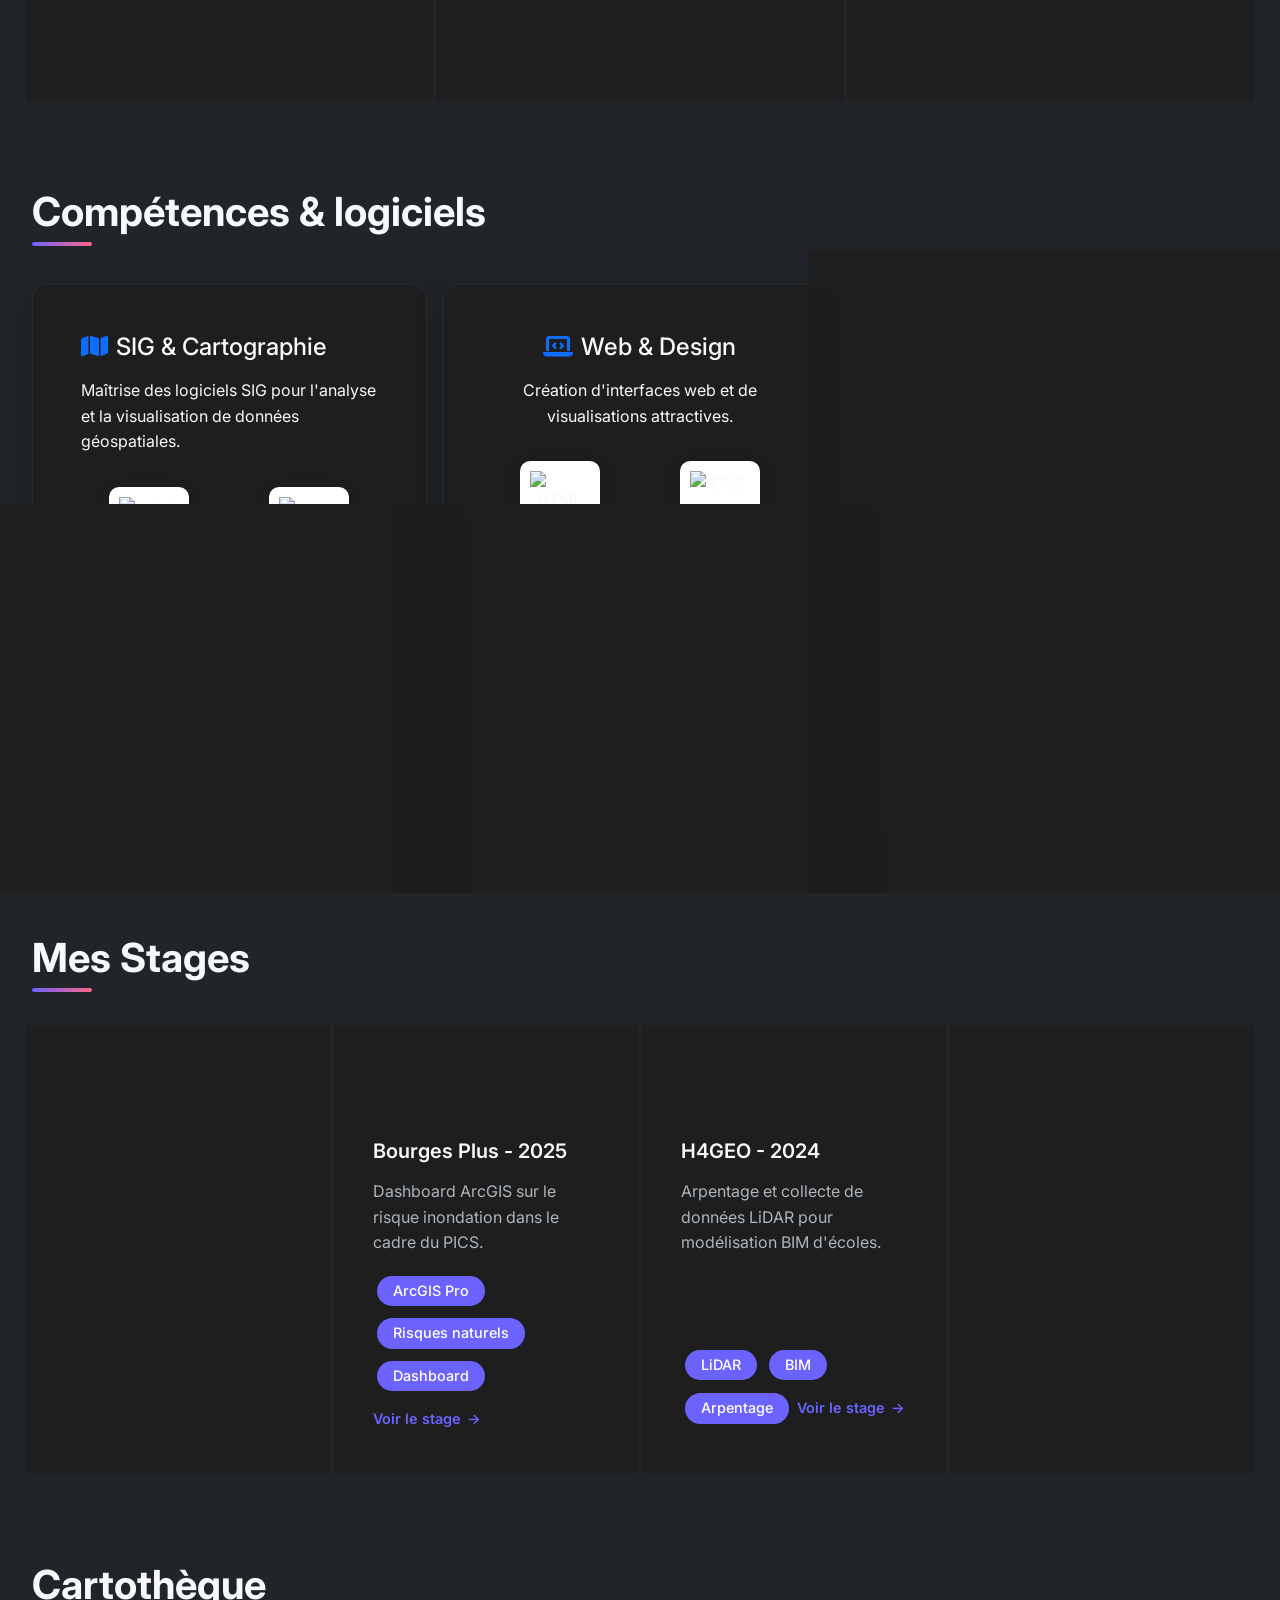
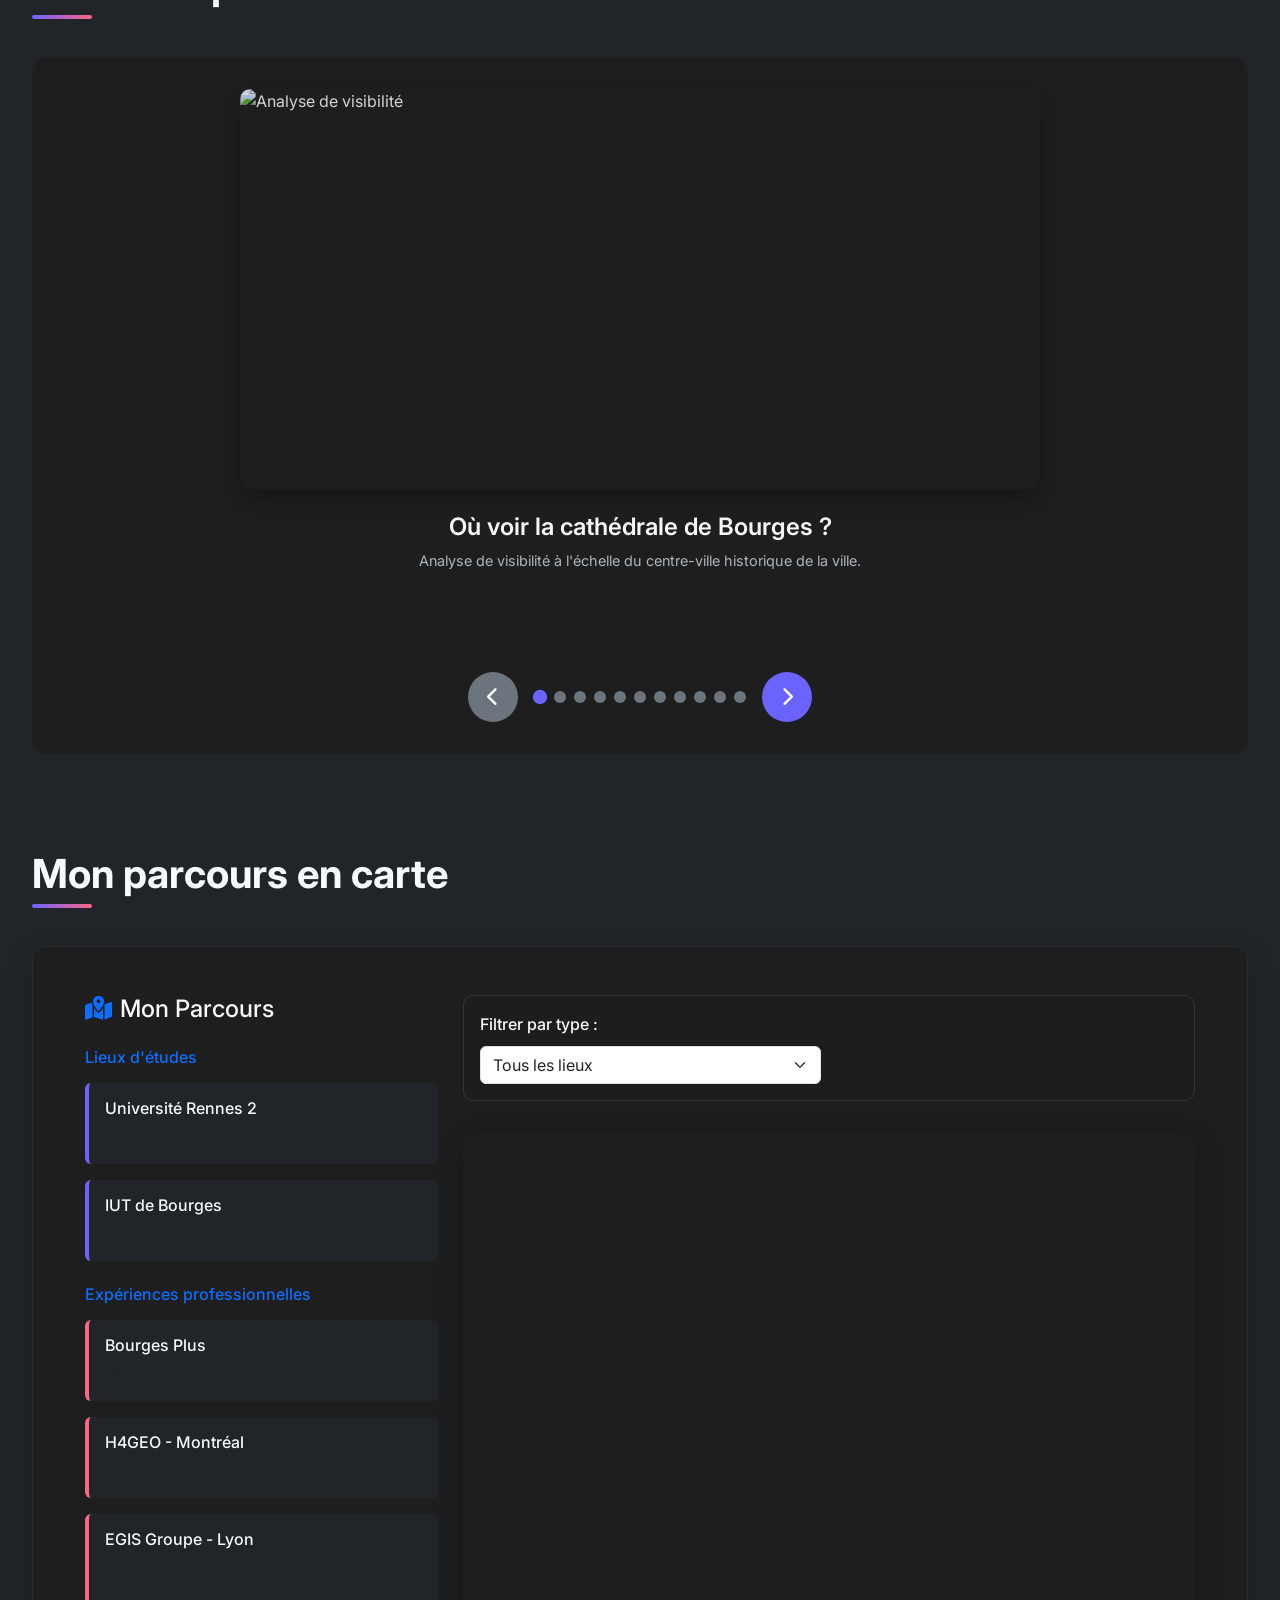
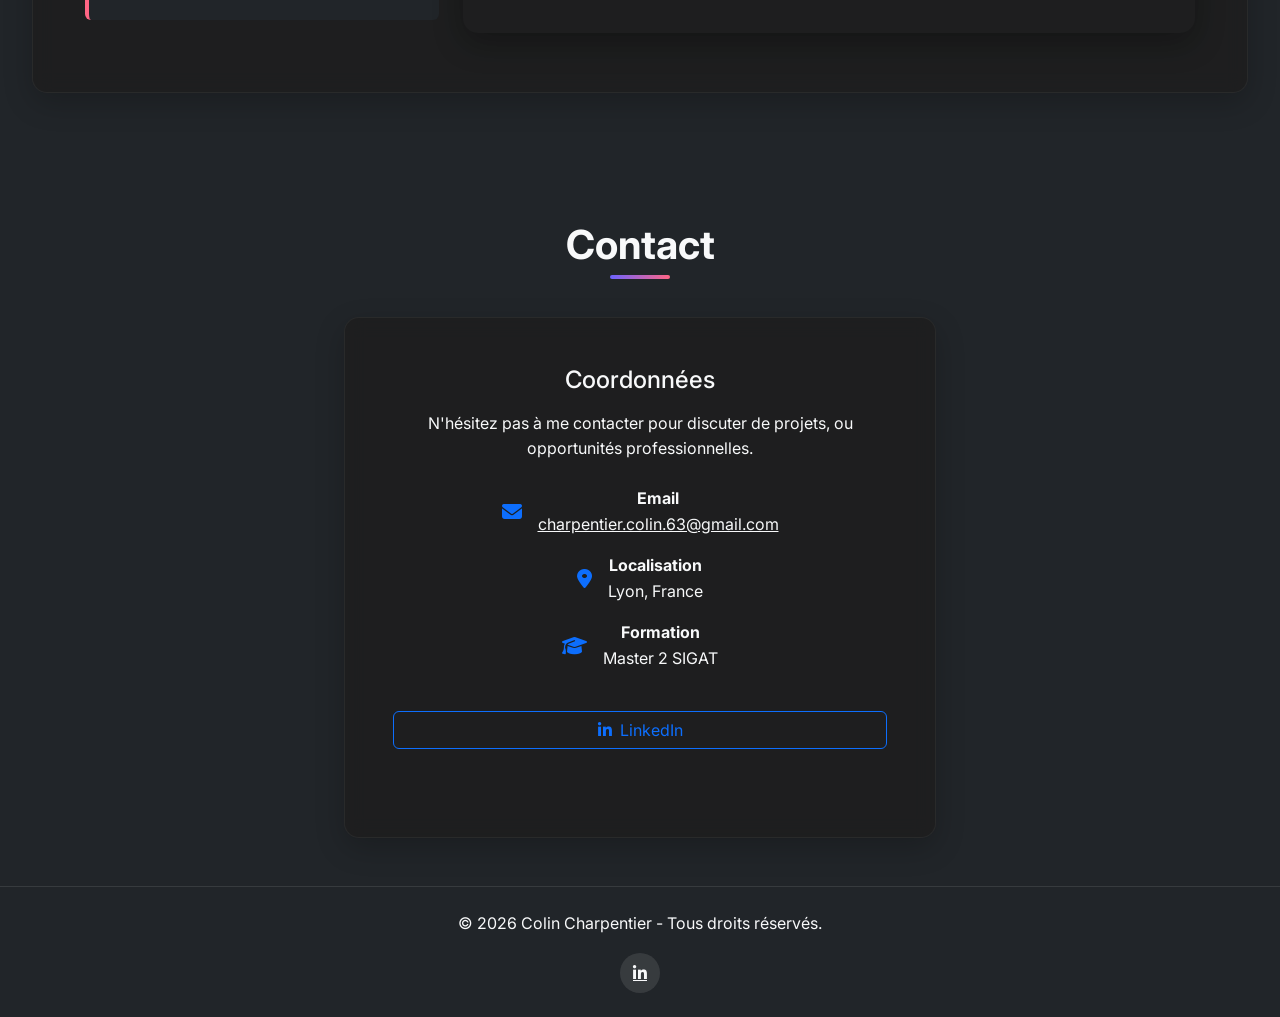
==== commit 800e845f: "Add files via upload" ====
--- a/index.html
+++ b/index.html
@@ -930,7 +930,138 @@
         .map-cartotheque-item {
             border-left-color: var(--map-color) !important;
         }
-    </style>
+
+        /* ===== Carrière : frise chronologique ===== */
+        .career-timeline { position: relative; list-style: none; margin: 0; padding: 0; }
+        .career-line { position: absolute; top: 22px; left: 50%; width: 2px; margin-left: -1px;
+            height: var(--line-h, 90%); background: rgba(255, 255, 255, 0.1); border-radius: 2px; }
+        .career-line-fill { width: 100%; height: 0; border-radius: 2px;
+            background: linear-gradient(var(--primary), var(--secondary) 80%, #3ddc97);
+            box-shadow: 0 0 14px rgba(108, 99, 255, 0.55); }
+
+        .career-item { --accent: var(--primary); --accent-text: #a29cff; --on-accent: #fff;
+            position: relative; width: 50%; padding: 0 3rem 2.5rem 0; }
+        li.career-item:nth-of-type(even) { margin-left: 50%; padding: 0 0 2.5rem 3rem; }
+        .career-item:last-child { padding-bottom: 0; }
+        .career-item--stage { --accent: var(--secondary); --accent-text: #ff8fa5; }
+        .career-item--current { --accent: #3ddc97; --accent-text: #3ddc97; --on-accent: #08261a; }
+
+        .career-node { position: absolute; top: 0; right: -22px; z-index: 1; width: 44px; height: 44px;
+            display: grid; place-items: center; border-radius: 50%; font-size: 1rem;
+            background: var(--dark); border: 2px solid var(--accent); color: var(--accent-text);
+            transition: background-color .4s, color .4s, box-shadow .4s; }
+        li.career-item:nth-of-type(even) .career-node { right: auto; left: -22px; }
+        .career-item.is-reached .career-node { background: var(--accent); color: var(--on-accent);
+            box-shadow: 0 0 0 6px rgba(255, 255, 255, 0.06), 0 0 22px var(--accent); }
+
+        .career-card { position: relative; padding: 1.25rem 1.5rem; border-radius: 16px;
+            background: rgba(30, 30, 30, 0.85); border: 1px solid rgba(255, 255, 255, 0.07);
+            backdrop-filter: blur(10px); box-shadow: 0 10px 25px rgba(0, 0, 0, 0.25);
+            transition: border-color .4s; }
+        .career-card::before { content: ''; position: absolute; top: 21px; right: calc(-3rem + 22px);
+            width: calc(3rem - 22px); height: 2px; background: rgba(255, 255, 255, 0.1); }
+        li.career-item:nth-of-type(even) .career-card::before { right: auto; left: calc(-3rem + 22px); }
+        .career-item.is-reached .career-card { border-color: rgba(255, 255, 255, 0.16); }
+
+        .career-meta { display: flex; flex-wrap: wrap; align-items: center; gap: .6rem; margin-bottom: .6rem; }
+        .career-date { font-weight: 600; color: var(--accent-text); font-variant-numeric: tabular-nums; }
+        .career-type { display: inline-flex; align-items: center; gap: .4rem; padding: .15rem .65rem;
+            border-radius: 999px; font-size: .78rem; font-weight: 500; color: var(--accent-text);
+            background: rgba(255, 255, 255, 0.06); border: 1px solid var(--accent); }
+        .career-item--current .career-type::before { content: ''; width: 7px; height: 7px; border-radius: 50%;
+            background: var(--accent); animation: careerPulse 1.8s ease-out infinite; }
+        .career-card h5 { margin: 0 0 .4rem; font-weight: 600; font-size: 1.15rem; color: var(--light); }
+        .career-card p { margin: 0; color: var(--gray-light); font-size: .95rem; line-height: 1.55; max-width: 62ch; }
+
+        @keyframes careerPulse {
+            0% { box-shadow: 0 0 0 0 rgba(61, 220, 151, .6); }
+            100% { box-shadow: 0 0 0 9px rgba(61, 220, 151, 0); }
+        }
+
+        @media (max-width: 767.98px) {
+            .career-line { left: 22px; }
+            .career-item, li.career-item:nth-of-type(even) { width: 100%; margin-left: 0; padding: 0 0 2rem 4rem; }
+            .career-node, li.career-item:nth-of-type(even) .career-node { left: 0; right: auto; }
+            .career-card::before, li.career-item:nth-of-type(even) .career-card::before { display: none; }
+        }
+
+        @media (prefers-reduced-motion: reduce) {
+            .career-node, .career-card { transition: none; }
+            .career-item--current .career-type::before { animation: none; }
+        }
+    
+        /* Cartes : même révélation que les pictogrammes */
+        .career-card h5:last-child { margin-bottom: 0; }
+        .career-timeline.career-js .career-card { opacity: .3; transform: translateX(-28px);
+            transition: opacity .6s ease, transform .6s cubic-bezier(.2, .7, .2, 1), border-color .5s, box-shadow .5s; }
+        .career-timeline.career-js li.career-item:nth-of-type(even) .career-card { transform: translateX(28px); }
+        .career-timeline.career-js .career-item.is-reached .career-card { opacity: 1; transform: none;
+            border-color: var(--accent);
+            box-shadow: 0 10px 25px rgba(0, 0, 0, 0.25), 0 0 26px -8px var(--accent); }
+        @media (max-width: 767.98px) {
+            .career-timeline.career-js .career-card,
+            .career-timeline.career-js li.career-item:nth-of-type(even) .career-card { transform: translateX(22px); }
+            .career-timeline.career-js .career-item.is-reached .career-card { transform: none; }
+        }
+        @media (prefers-reduced-motion: reduce) {
+            .career-timeline.career-js .career-card,
+            .career-timeline.career-js li.career-item:nth-of-type(even) .career-card { opacity: 1; transform: none; transition: none; }
+        }
+    
+        /* ===== Animations globales ===== */
+        /* Révélation : arrivée latérale + halo, comme la frise */
+        .fade-in { opacity: 0; transform: translate(var(--x, 0px), 32px);
+            transition: opacity .7s ease var(--d, 0s), transform .8s cubic-bezier(.2, .7, .2, 1) var(--d, 0s); }
+        .fade-in.visible { opacity: 1; transform: none;
+            animation: revealGlow 1.4s ease-out var(--d, 0s) backwards; }
+        @keyframes revealGlow {
+            0% { box-shadow: 0 0 0 0 rgba(108, 99, 255, 0); }
+            35% { box-shadow: 0 0 0 1px rgba(108, 99, 255, .55), 0 0 30px -6px rgba(108, 99, 255, .6); }
+        }
+        .section-title.fade-in.visible { animation: none; }
+
+        /* Soulignement des titres : se trace à l'arrivée */
+        html.js .section-title::after { width: 0; transition: width .8s cubic-bezier(.2, .7, .2, 1) .35s; }
+        html.js .section-title.visible::after { width: 60px; }
+
+        /* Logos de compétences : apparition en cascade */
+        html.js .fade-in:not(.visible) .skill-item { opacity: 0; }
+        .fade-in.visible .skill-item { animation: skillPop .55s cubic-bezier(.2, .7, .2, 1) backwards; }
+        .fade-in.visible .skill-item:nth-child(1) { animation-delay: calc(var(--d, 0s) + .30s); }
+        .fade-in.visible .skill-item:nth-child(2) { animation-delay: calc(var(--d, 0s) + .42s); }
+        .fade-in.visible .skill-item:nth-child(3) { animation-delay: calc(var(--d, 0s) + .54s); }
+        .fade-in.visible .skill-item:nth-child(4) { animation-delay: calc(var(--d, 0s) + .66s); }
+        @keyframes skillPop {
+            from { opacity: 0; transform: translateY(16px) scale(.85); }
+            to { opacity: 1; transform: none; }
+        }
+
+        /* Entrée de la page : titre, texte, boutons, puis photo */
+        .hero h1, .hero p.lead, .hero .d-flex { animation: heroIn .9s cubic-bezier(.2, .7, .2, 1) backwards; }
+        .hero p.lead { animation-delay: .15s; }
+        .hero .d-flex { animation-delay: .3s; }
+        .hero .profile-container { animation: heroPhoto 1.1s cubic-bezier(.2, .7, .2, 1) .25s backwards; }
+        @keyframes heroIn { from { opacity: 0; transform: translateY(26px); } }
+        @keyframes heroPhoto { from { opacity: 0; transform: translateX(46px) scale(.95); } }
+
+        /* Barre de progression et section active dans le menu */
+        .scroll-progress { position: fixed; top: 0; left: 0; width: 100%; height: 3px; z-index: 1100;
+            transform: scaleX(0); transform-origin: left; pointer-events: none;
+            background: linear-gradient(90deg, var(--primary), var(--secondary));
+            box-shadow: 0 0 12px rgba(108, 99, 255, .6); }
+        .navbar-nav .nav-link.active { color: var(--primary) !important; }
+        .navbar-nav .nav-link.active::after { width: 100%; }
+
+        @media (max-width: 767.98px) { .fade-in { --x: 0px !important; } }
+        @media (prefers-reduced-motion: reduce) {
+            .fade-in, .fade-in.visible { opacity: 1; transform: none; transition: none; animation: none; }
+            html.js .section-title::after { width: 60px; transition: none; }
+            html.js .fade-in:not(.visible) .skill-item { opacity: 1; }
+            .fade-in.visible .skill-item, .hero h1, .hero p.lead, .hero .d-flex, .hero .profile-container { animation: none; }
+            .scroll-progress { display: none; }
+        }
+        </style>
+    <script>document.documentElement.classList.add('js');</script>
 </head>
 
 <body class="bg-dark">
@@ -947,6 +1078,7 @@
             <div class="collapse navbar-collapse" id="navbar">
                 <ul class="navbar-nav ms-auto">
                     <li class="nav-item"><a class="nav-link" href="#about">À propos</a></li>
+                    <li class="nav-item"><a class="nav-link" href="#career">Carrière</a></li>
                     <li class="nav-item"><a class="nav-link" href="#projects">Projets</a></li>
                     <li class="nav-item"><a class="nav-link" href="#skills">Compétences</a></li>
                     <li class="nav-item"><a class="nav-link" href="#stages">Stages</a></li>
@@ -966,7 +1098,7 @@
                     <h1 class="display-4 fw-bold">Bienvenue dans mon Portfolio ! Je suis <span
                             class="text-primary">Colin Charpentier</span></h1>
                     <p class="lead mt-3">
-                        Étudiant en Master SIGAT (Système d'Information Géographique et Analyse des Territoires) à
+                        Géomaticien chez Egis Groupe, récemment diplômé du Master SIGAT (Système d'Information Géographique et Analyse des Territoires) à
                         l'Université de Rennes 2.
                     </p>
                     <div class="d-flex flex-wrap">
@@ -999,14 +1131,14 @@
                     <div class="bg-section fade-in">
                         <h4 class="mb-3">Mon parcours</h4>
                         <p>
-                            Actuellement en Master SIGAT à l'Université de Rennes 2, je me suis spécialisé en géomatique
+                           Récemment diplômé du Master SIGAT à l'Université de Rennes 2, je me suis spécialisé en géomatique
                             au cours de mes études, et j'aimerais appliquer mes compétences dans des projets qui me
                             tiennent à coeur, comme l'aménagement durable des territoires ou le développement des
                             énergies renouvelables.
                         </p>
                         <p>
                             Au cours de mon parcours, j'ai développé une expertise dans l'utilisation d'outils SIG
-                            (QGIS, ArcGIS), la programmation (Python, R) et la création de visualisations de données
+                            (QGIS, ArcGIS), l'IA appliquée au SIG, la programmation (Python, R) et la création de visualisations de données
                             interactives (html, javascript, css).</span>
                         </p>
                     </div>
@@ -1017,15 +1149,15 @@
                         <ul class="list-group list-group-flush">
                             <li class="list-group-item d-flex justify-content-between">
                                 <span><i class="fas fa-map-marker-alt me-2"></i>Localisation</span><span
-                                    class="fw-semibold">Rennes, France</span>
+                                    class="fw-semibold">Lyon, France</span>
                             </li>
                             <li class="list-group-item d-flex justify-content-between">
                                 <span><i class="fas fa-envelope me-2"></i>Email</span><span
                                     class="fw-semibold">charpentier.colin.63@gmail.com</span>
                             </li>
                             <li class="list-group-item d-flex justify-content-between">
-                                <span><i class="fas fa-graduation-cap me-2"></i>Formation</span><span
-                                    class="fw-semibold">Master 2 SIGAT</span>
+                                <span><i class="fas fa-graduation-cap me-2"></i>Entreprise</span><span
+                                    class="fw-semibold">Egis Groupe</span>
                             </li>
                         </ul>
                         <div class="social-links text-center mt-4">
@@ -1038,6 +1170,71 @@
                     </div>
                 </div>
             </div>
+        </div>
+    </section>
+
+        <!-- SECTION CARRIÈRE -->
+    <section id="career" class="py-5">
+        <div class="container">
+            <h2 class="section-title">Carrière</h2>
+            <ol class="career-timeline" id="careerTimeline">
+                <div class="career-line" aria-hidden="true"><div class="career-line-fill"></div></div>
+                    <li class="career-item career-item--formation">
+                        <span class="career-node"><i class="fas fa-graduation-cap"></i></span>
+                        <article class="career-card">
+                            <div class="career-meta"><span class="career-date">2021</span><span class="career-type">Formation</span></div>
+                            <h5>BUT Carrières Sociales</h5>
+                            <p>IUT de Bourges — découverte des enjeux territoriaux, sociaux et urbains.</p>
+                        </article>
+                    </li>
+                    <li class="career-item career-item--stage">
+                        <span class="career-node"><i class="fas fa-cube"></i></span>
+                        <article class="career-card">
+                            <div class="career-meta"><span class="career-date">2023</span><span class="career-type">Stage</span></div>
+                            <h5>Stage Bourges Plus</h5>
+                            <p>Réalisation d'une scène 3D web sur le NPNRU et mise en valeur des données territoriales.</p>
+                        </article>
+                    </li>
+                    <li class="career-item career-item--stage">
+                        <span class="career-node"><i class="fas fa-building"></i></span>
+                        <article class="career-card">
+                            <div class="career-meta"><span class="career-date">2024</span><span class="career-type">Stage</span></div>
+                            <h5>Stage H4GEO - Montréal</h5>
+                            <p>Arpentage et collecte de données LiDAR pour la modélisation BIM d'écoles et de bâtiments publics.</p>
+                        </article>
+                    </li>
+                    <li class="career-item career-item--formation">
+                        <span class="career-node"><i class="fas fa-graduation-cap"></i></span>
+                        <article class="career-card">
+                            <div class="career-meta"><span class="career-date">2023 - 2026</span><span class="career-type">Formation</span></div>
+                            <h5>Master SIGAT</h5>
+                            <p>Université Rennes 2 — spécialisation en géomatique, analyse spatiale et développement de données géographiques.</p>
+                        </article>
+                    </li>
+                    <li class="career-item career-item--stage">
+                        <span class="career-node"><i class="fas fa-water"></i></span>
+                        <article class="career-card">
+                            <div class="career-meta"><span class="career-date">2025</span><span class="career-type">Stage</span></div>
+                            <h5>Stage Bourges Plus</h5>
+                            <p>Dashboard ArcGIS sur le risque inondation dans le cadre du PICS, avec une dimension analyse territoriale et décisionnelle.</p>
+                        </article>
+                    </li>
+                    <li class="career-item career-item--stage">
+                        <span class="career-node"><i class="fas fa-brain"></i></span>
+                        <article class="career-card">
+                            <div class="career-meta"><span class="career-date">2026</span><span class="career-type">Stage</span></div>
+                            <h5>Stage EGIS Groupe</h5>
+                            <p>Implémenter l'IA et le deep learning dans les processus de géomatique pour répondre aux enjeux de mobilité.</p>
+                        </article>
+                    </li>
+                    <li class="career-item career-item--current">
+                        <span class="career-node"><i class="fas fa-briefcase"></i></span>
+                        <article class="career-card">
+                            <div class="career-meta"><span class="career-date">2026</span><span class="career-type">CDD en cours</span></div>
+                            <h5>CDD chez Egis Groupe</h5>
+                        </article>
+                    </li>
+            </ol>
         </div>
     </section>
 
@@ -1542,7 +1739,7 @@
                                 <i class="fas fa-map-marker-alt text-primary me-3 fs-5"></i>
                                 <div>
                                     <strong>Localisation</strong><br>
-                                    <span class="text-light">Rennes, France</span>
+                                    <span class="text-light">Lyon, France</span>
                                 </div>
                             </div>
                             <div class="d-flex align-items-center justify-content-center mb-3">
@@ -1589,27 +1786,51 @@
         // Année automatique dans le footer
         document.getElementById("year").textContent = new Date().getFullYear();
 
-        // Animation au défilement
-        document.addEventListener('DOMContentLoaded', function () {
-            const fadeElements = document.querySelectorAll('.fade-in');
-
-            const fadeInOnScroll = function () {
-                fadeElements.forEach(element => {
-                    const elementTop = element.getBoundingClientRect().top;
-                    const elementVisible = 150;
-
-                    if (elementTop < window.innerHeight - elementVisible) {
-                        element.classList.add('visible');
-                    }
+        // Animations au défilement
+        (function () {
+            document.querySelectorAll('.section-title').forEach(function (t) { t.classList.add('fade-in'); });
+            const els = Array.from(document.querySelectorAll('.fade-in'));
+
+            // Décalage et sens d'arrivée selon la position dans la rangée
+            els.forEach(function (el) {
+                let idx = 0, n = 1;
+                const col = el.closest('[class*="col-"]');
+                if (col) {
+                    const sib = Array.from(col.parentElement.children).filter(function (c) { return /\bcol-/.test(c.className); });
+                    idx = sib.indexOf(col); n = sib.length;
+                }
+                if (n > 1) el.style.setProperty('--x', idx === 0 ? '-28px' : idx === n - 1 ? '28px' : '0px');
+                el.style.setProperty('--d', (idx * 0.12) + 's');
+            });
+
+            const io = new IntersectionObserver(function (entries) {
+                entries.forEach(function (e) {
+                    if (!e.isIntersecting) return;
+                    const el = e.target;
+                    el.classList.add('visible');
+                    io.unobserve(el);
+                    // le délai ne doit pas ralentir les survols ensuite
+                    setTimeout(function () { el.style.setProperty('--d', '0s'); }, 1800);
                 });
-            };
-
-            // Vérifier au chargement
-            fadeInOnScroll();
-
-            // Vérifier au défilement
-            window.addEventListener('scroll', fadeInOnScroll);
-        });
+            }, { threshold: 0.12, rootMargin: '0px 0px -8% 0px' });
+            els.forEach(function (el) { io.observe(el); });
+
+            // Barre de progression + section active du menu
+            const bar = document.createElement('div');
+            bar.className = 'scroll-progress';
+            document.body.appendChild(bar);
+            const links = Array.from(document.querySelectorAll('.navbar-nav .nav-link'));
+            const secs = links.map(function (a) { return document.querySelector(a.getAttribute('href')); });
+            function onScroll() {
+                const h = document.documentElement.scrollHeight - window.innerHeight;
+                bar.style.transform = 'scaleX(' + (h > 0 ? Math.min(1, window.scrollY / h) : 0) + ')';
+                let cur = -1;
+                secs.forEach(function (sec, i) { if (sec && sec.getBoundingClientRect().top <= 140) cur = i; });
+                links.forEach(function (a, i) { a.classList.toggle('active', i === cur); });
+            }
+            window.addEventListener('scroll', onScroll, { passive: true });
+            onScroll();
+        })();
 
         // Navigation fluide
         document.querySelectorAll('a[href^="#"]').forEach(anchor => {
@@ -2071,6 +2292,39 @@
         });
     </script>
 
+    <!-- Carrière : la ligne se remplit au défilement -->
+    <script>
+        (function () {
+            const tl = document.getElementById('careerTimeline');
+            if (!tl) return;
+            const fill = tl.querySelector('.career-line-fill');
+            const items = Array.from(tl.querySelectorAll('.career-item'));
+            const R = 22; // rayon des pastilles
+            tl.classList.add('career-js');
+
+            function layout() {
+                const top = tl.getBoundingClientRect().top;
+                const last = items[items.length - 1].querySelector('.career-node').getBoundingClientRect();
+                tl.style.setProperty('--line-h', (last.top - top) + 'px');
+            }
+            function update() {
+                const top = tl.getBoundingClientRect().top;
+                const mid = window.innerHeight * 0.6;
+                const total = parseFloat(getComputedStyle(tl).getPropertyValue('--line-h')) || 0;
+                fill.style.height = Math.max(0, Math.min(total, mid - top - R)) + 'px';
+                items.forEach(function (it) {
+                    const n = it.querySelector('.career-node').getBoundingClientRect();
+                    it.classList.toggle('is-reached', n.top + R <= mid);
+                });
+            }
+            function refresh() { layout(); update(); }
+            window.addEventListener('scroll', update, { passive: true });
+            window.addEventListener('resize', refresh);
+            window.addEventListener('load', refresh);
+            refresh();
+        })();
+    </script>
+
 </body>
 
 </html>
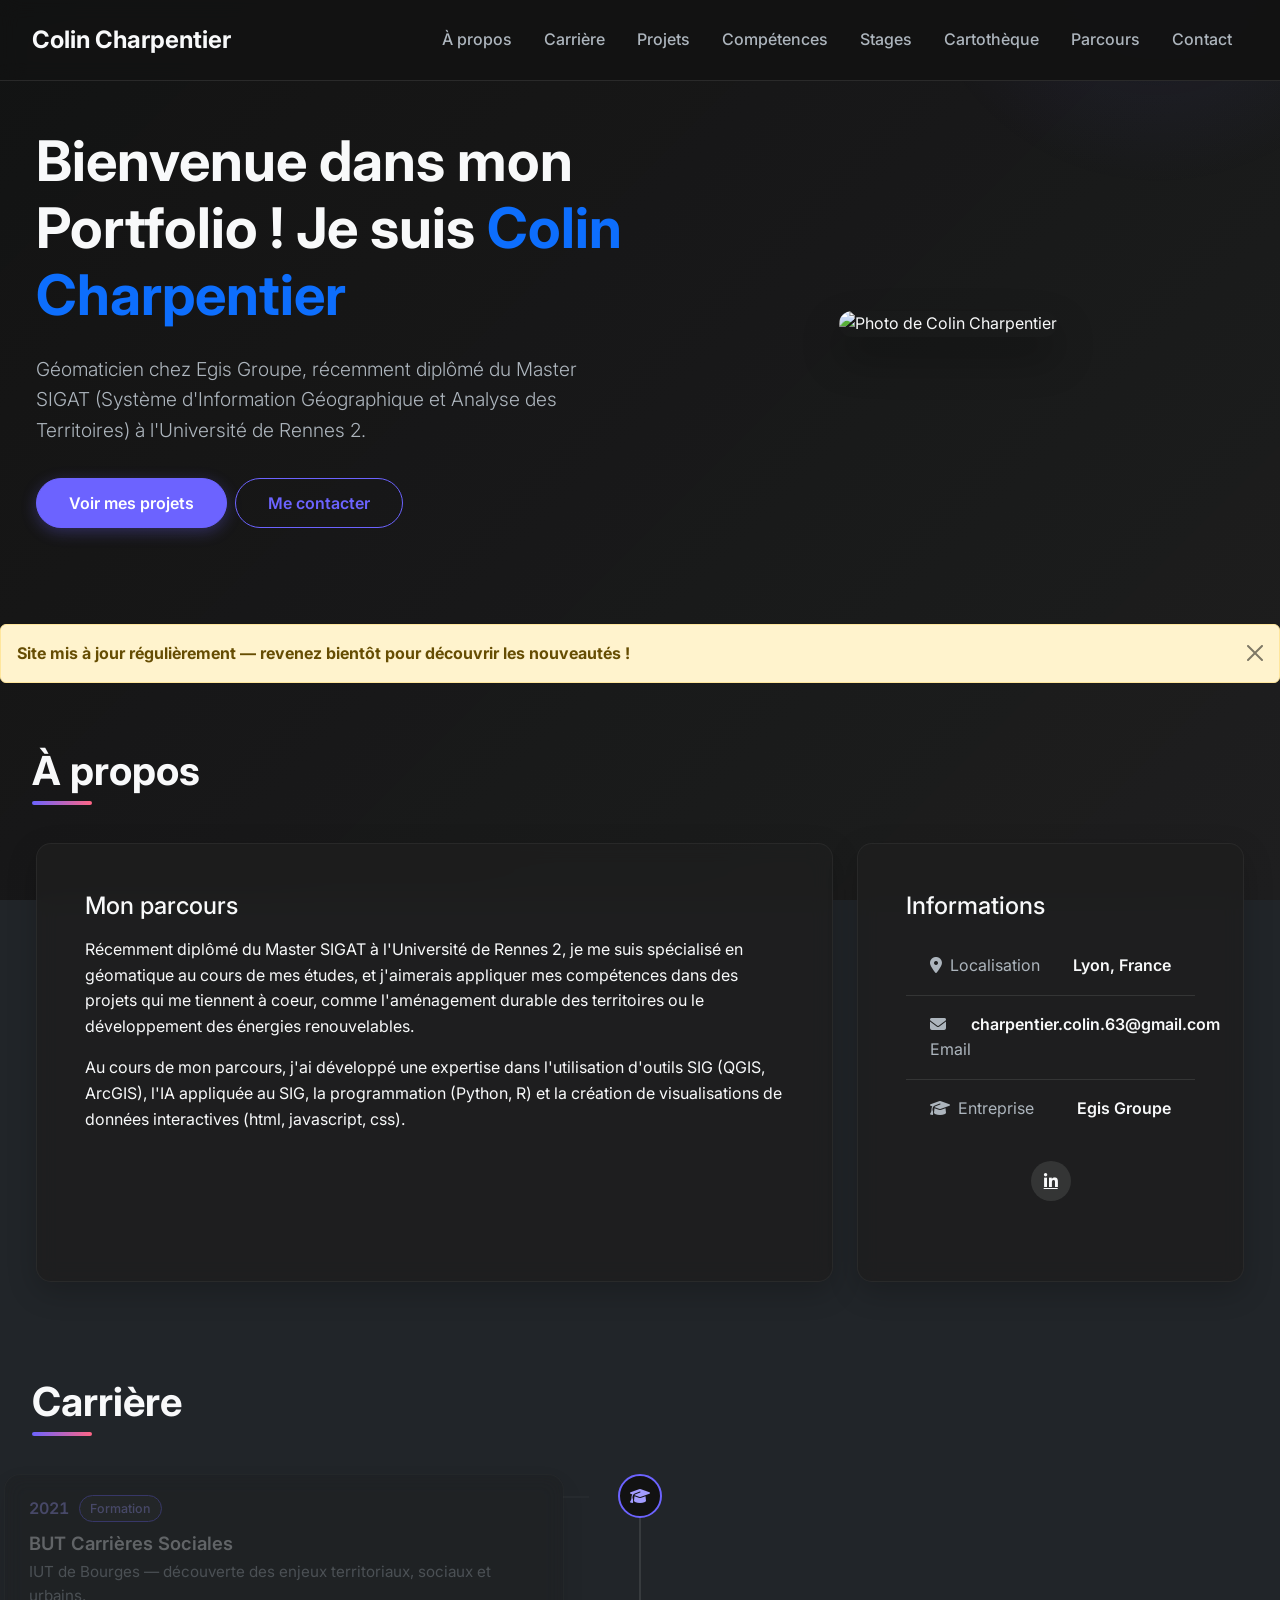
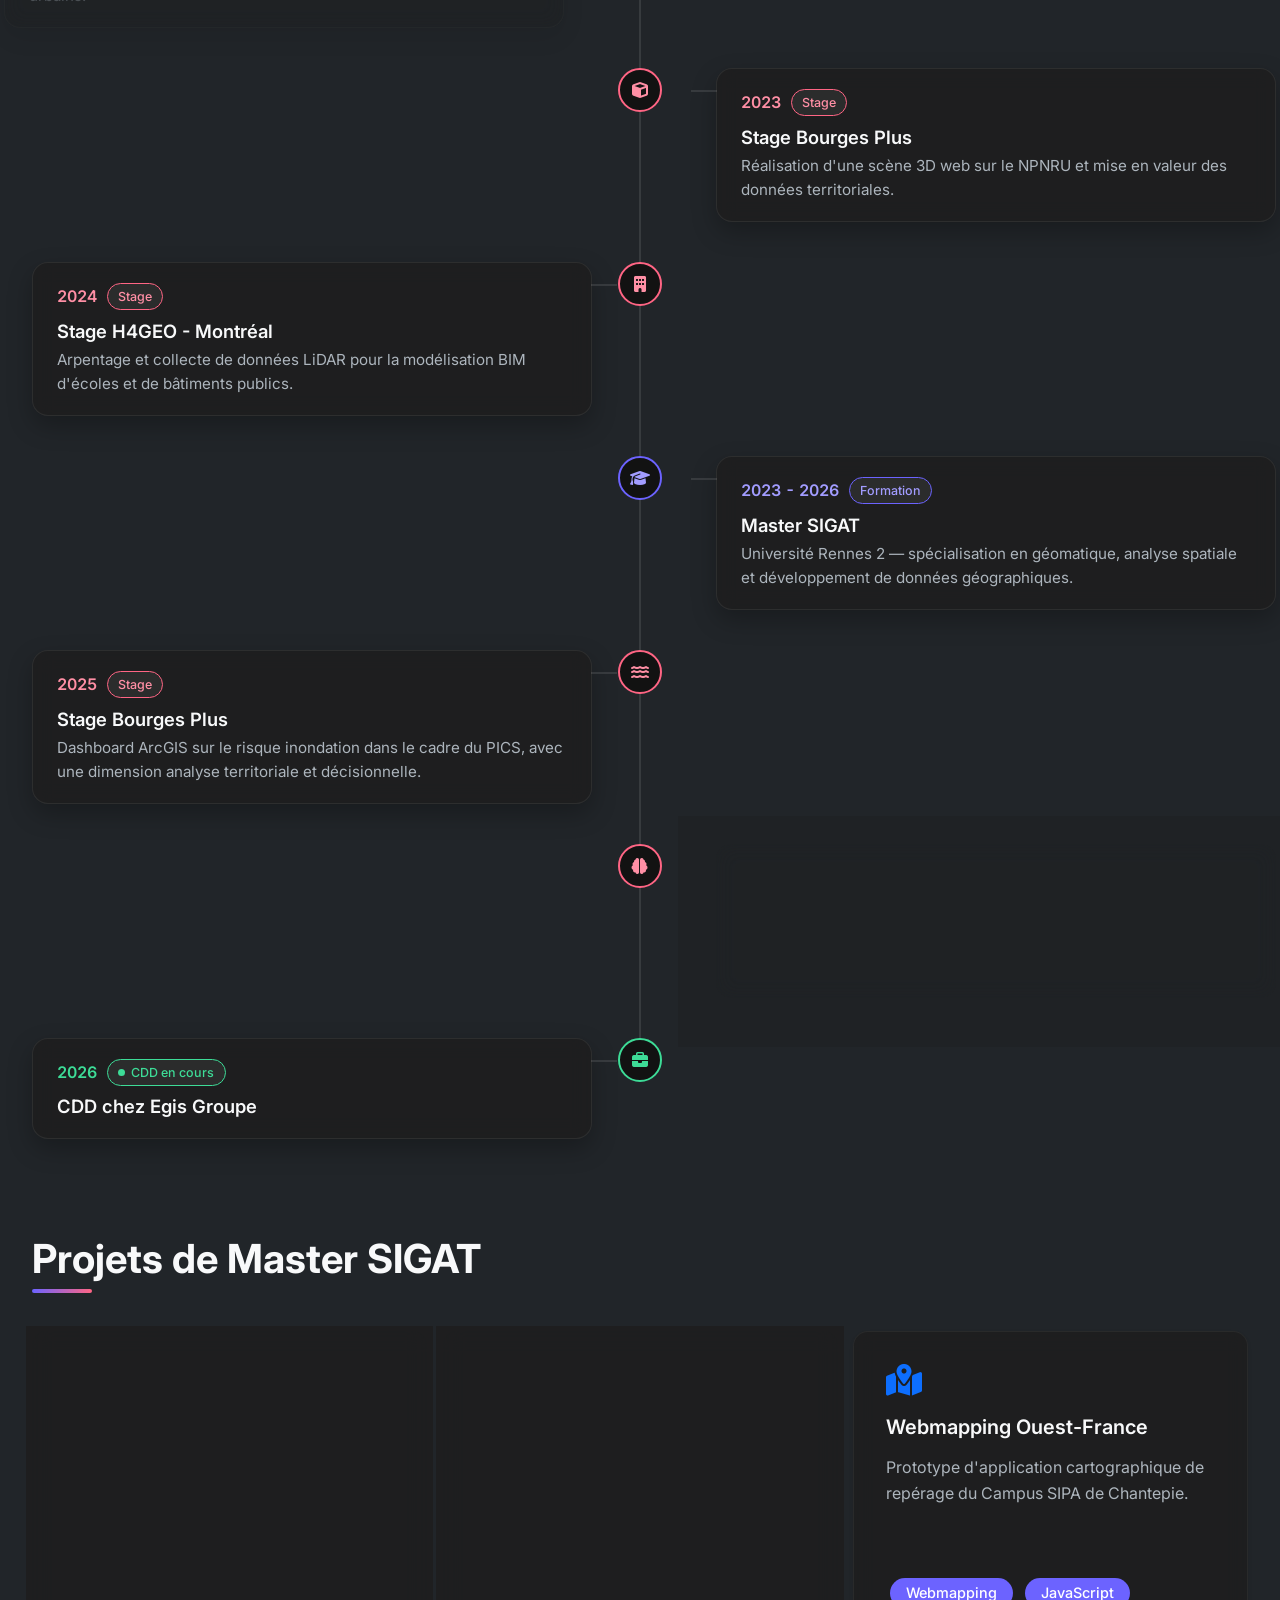
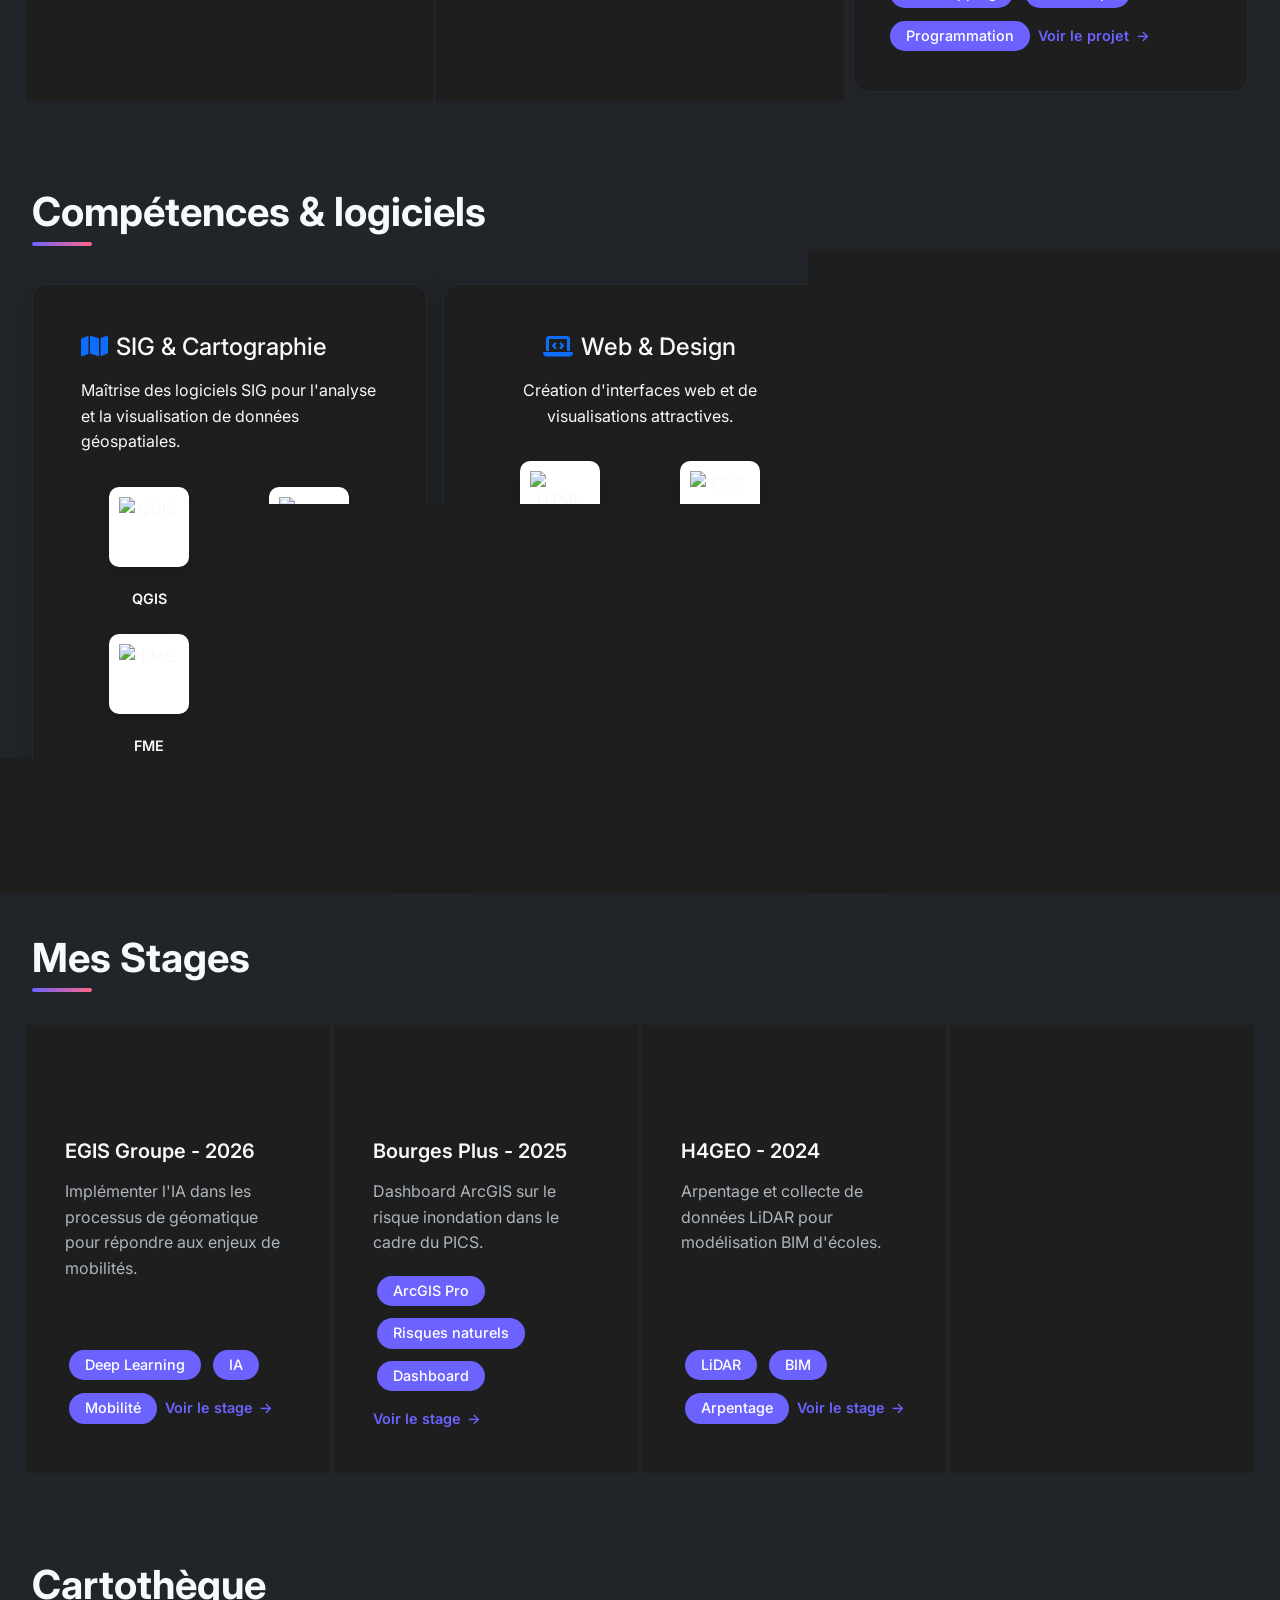
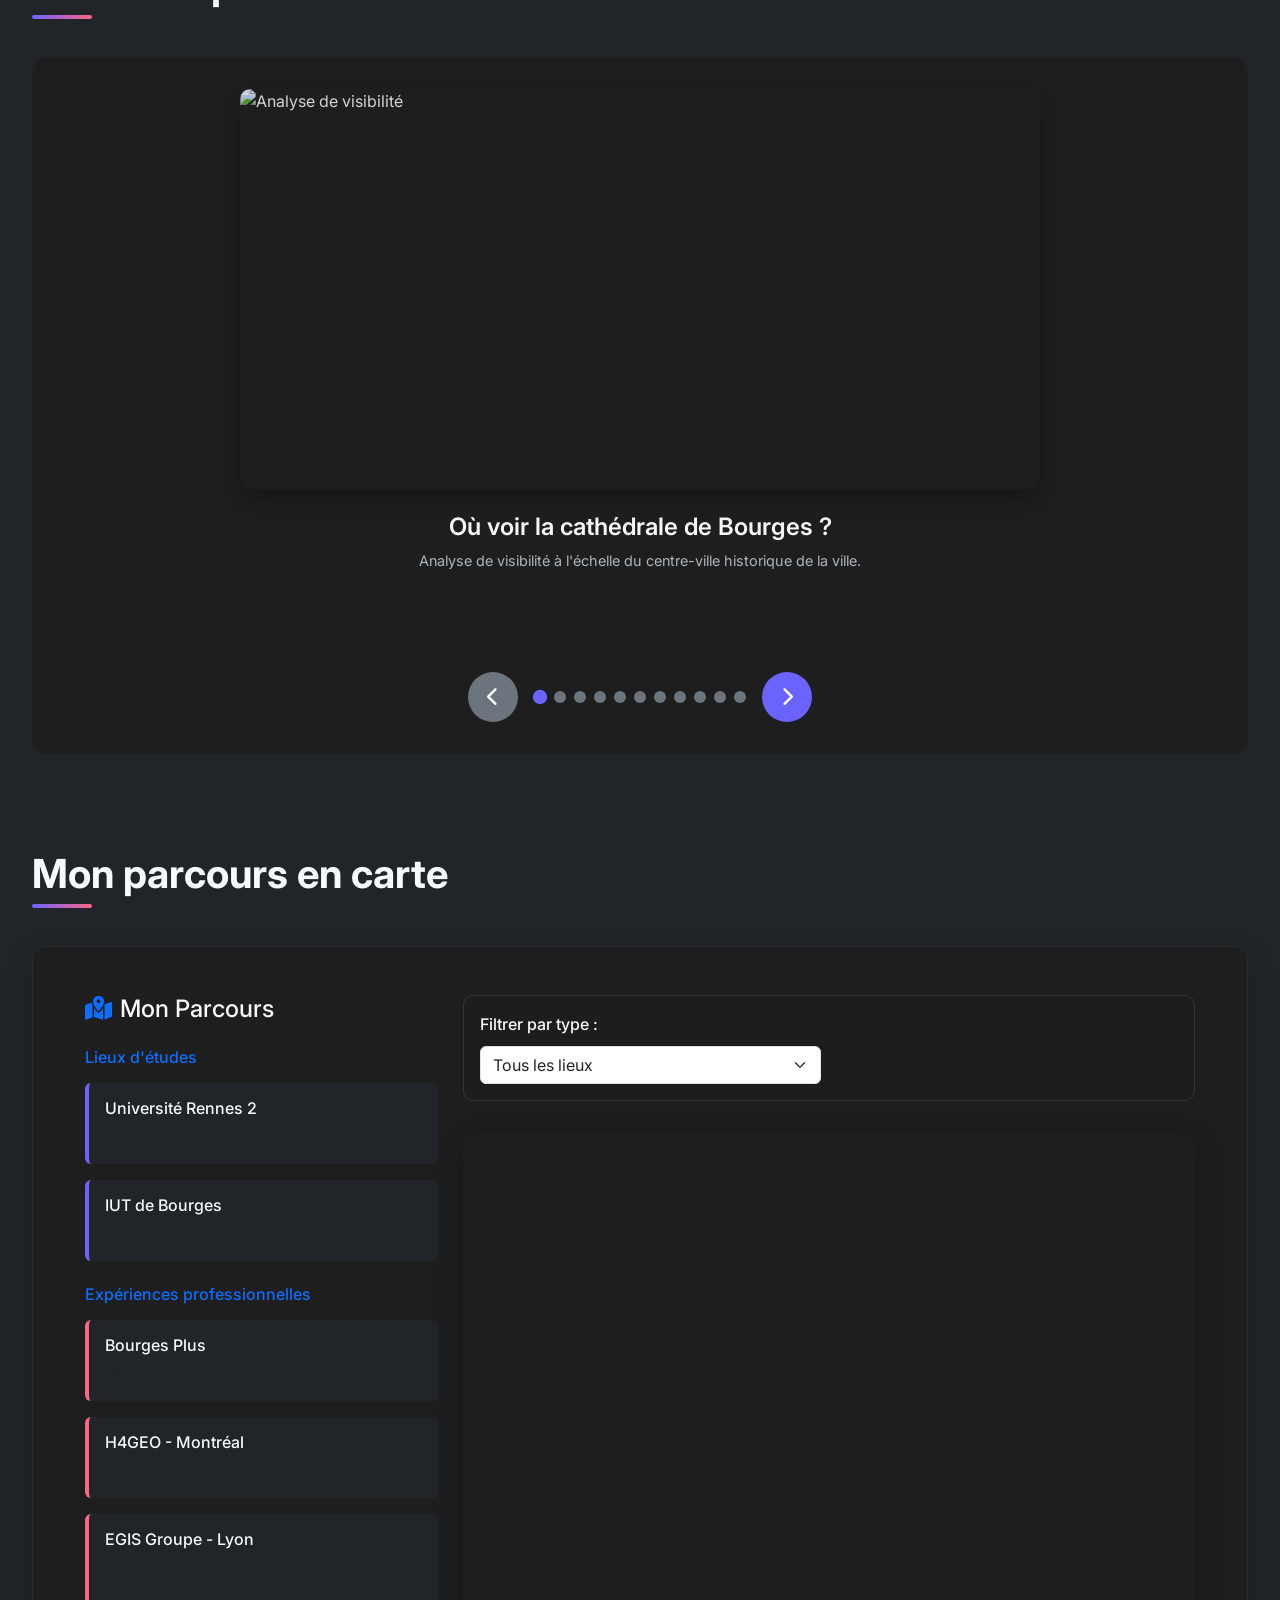
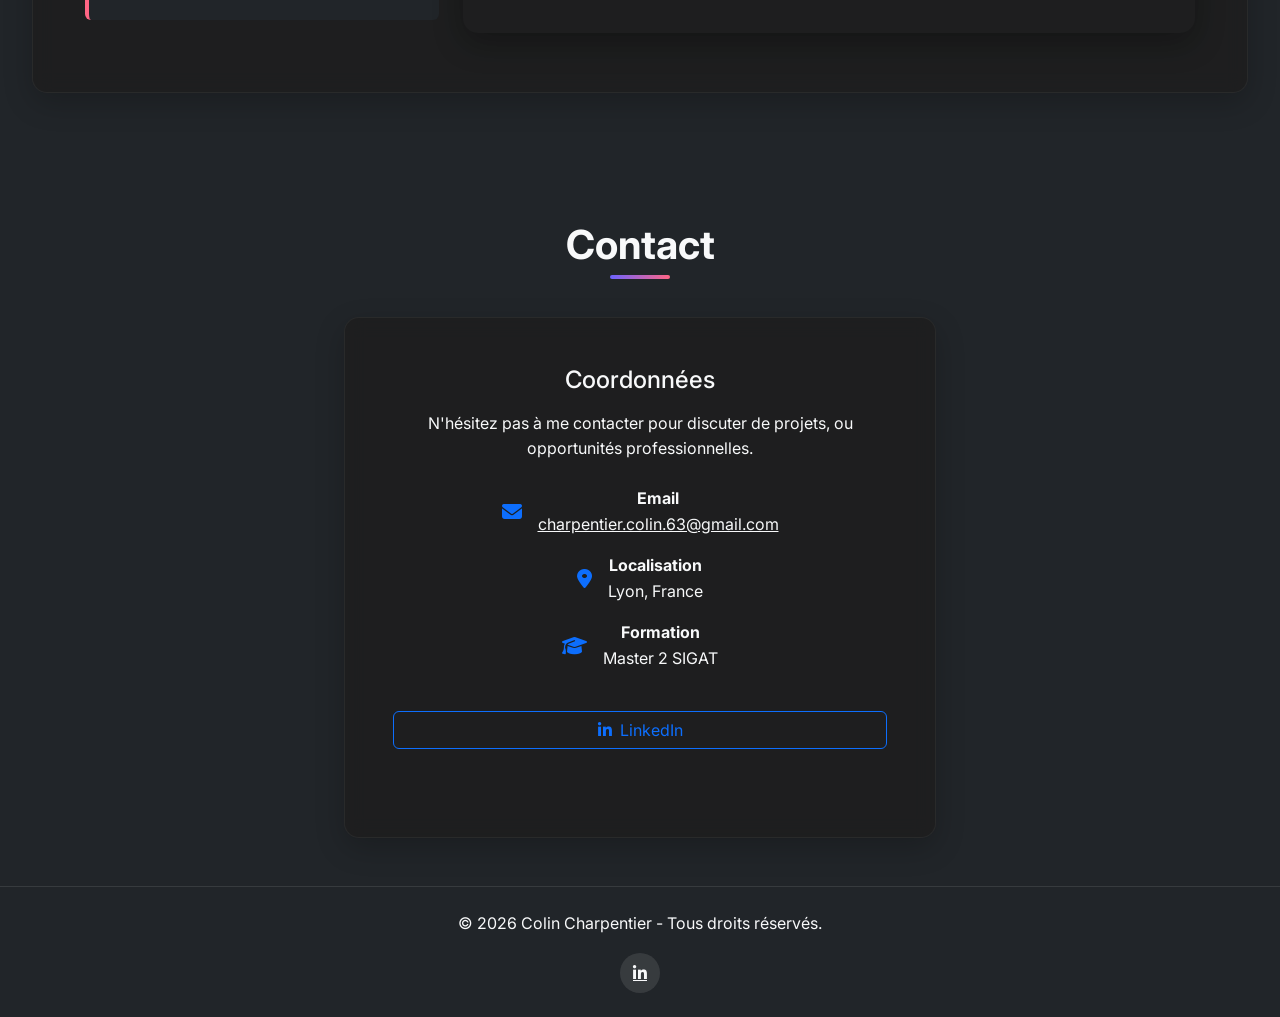
==== commit 1b278a76: "Add files via upload" ====
--- a/index.html
+++ b/index.html
@@ -1421,7 +1421,7 @@
                             </div>
                             <h5 class="card-title">EGIS Groupe - 2026</h5>
                             <p class="card-text flex-grow-1">
-                                Implémenter l'IA dans les processus de géomatique pour répondre aux enjeux de mobilités (stage en cours).
+                                Implémenter l'IA dans les processus de géomatique pour répondre aux enjeux de mobilités.
                             </p>
                             <div class="mt-auto">
                                 <span class="badge bg-primary mb-2">Deep Learning</span>
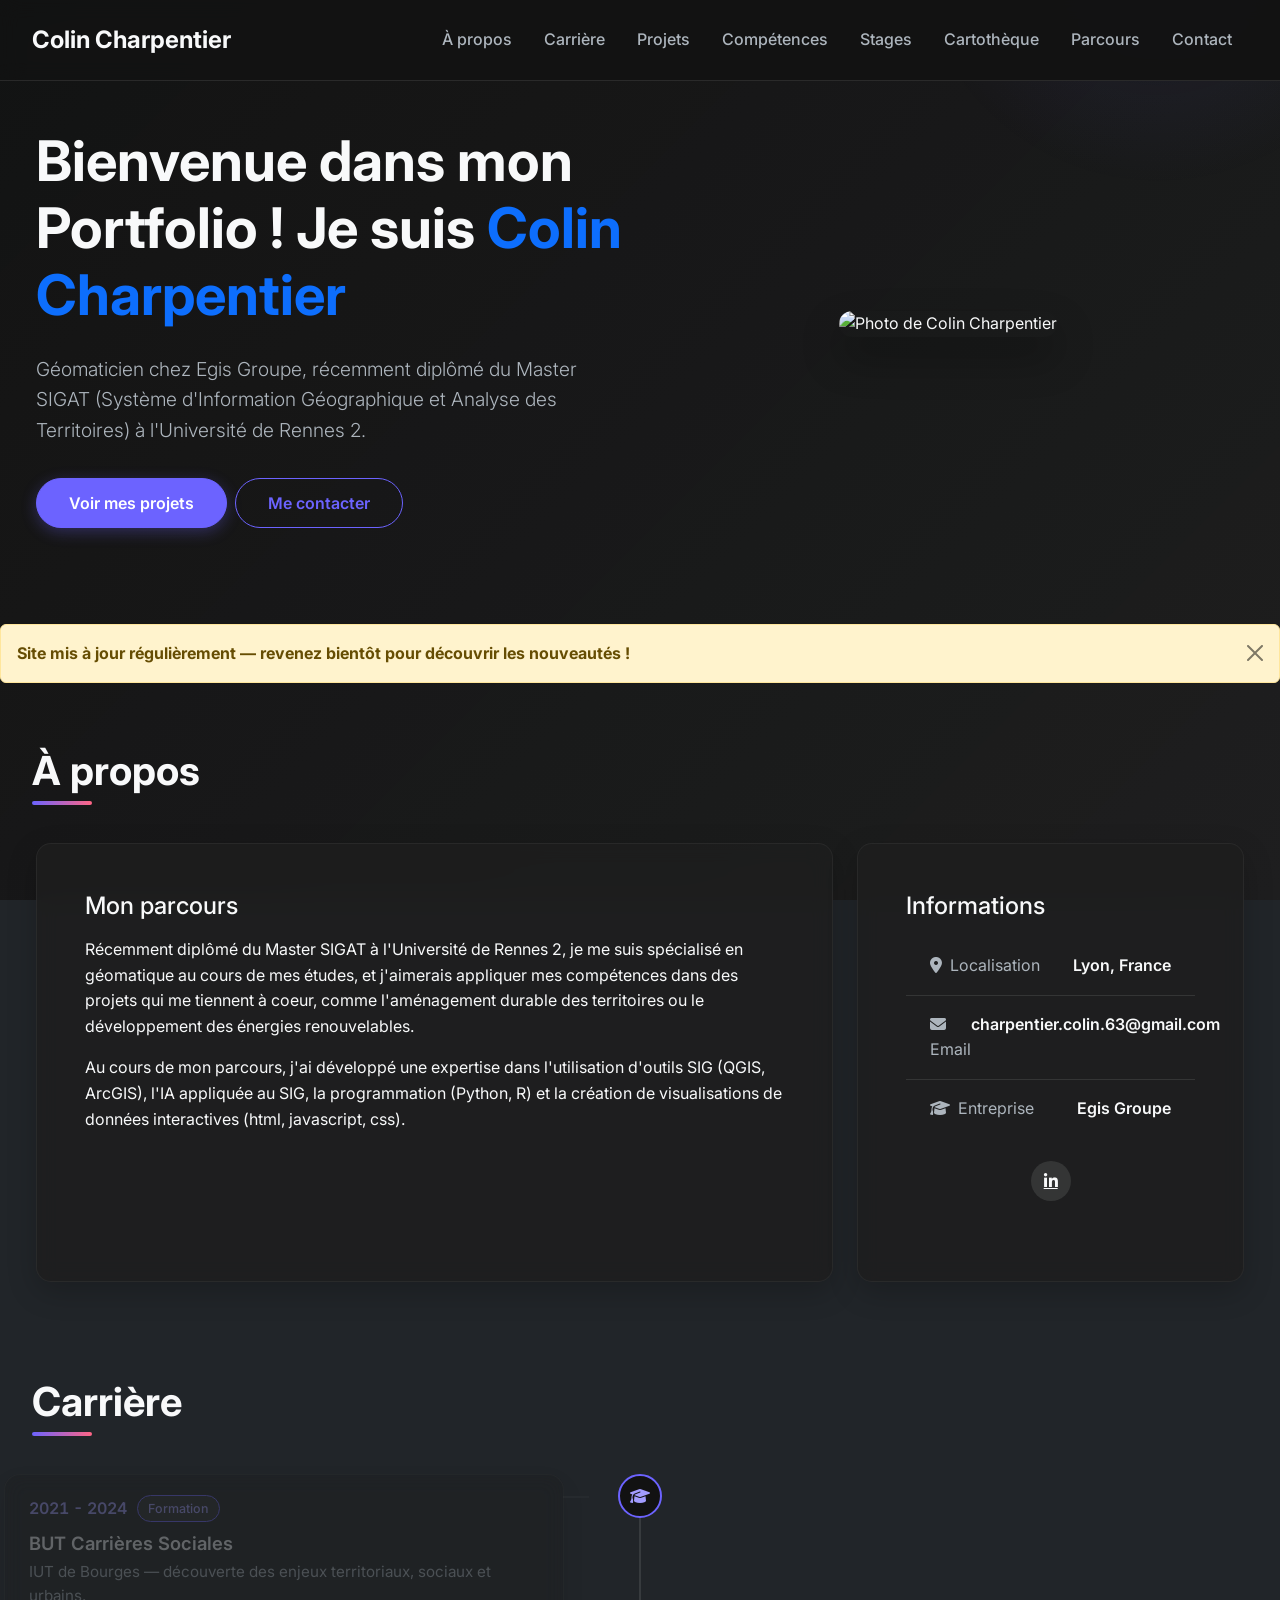
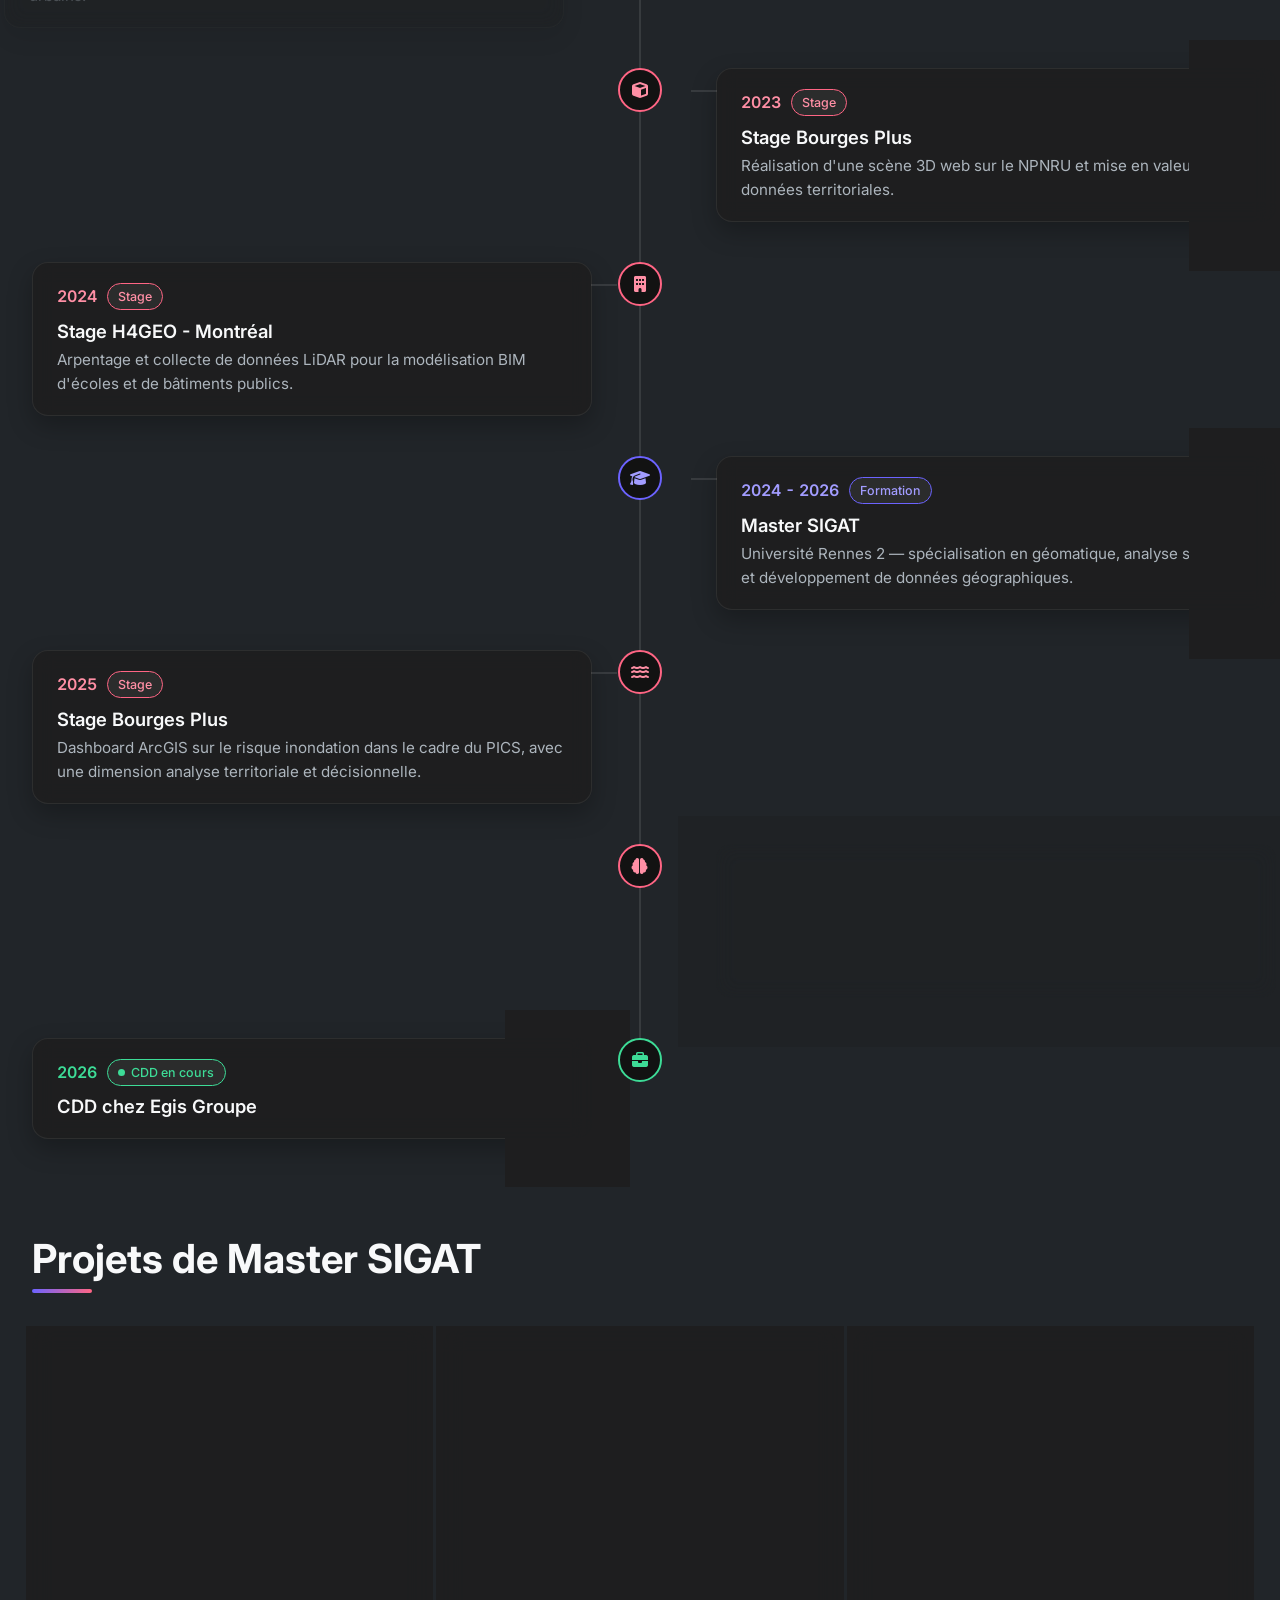
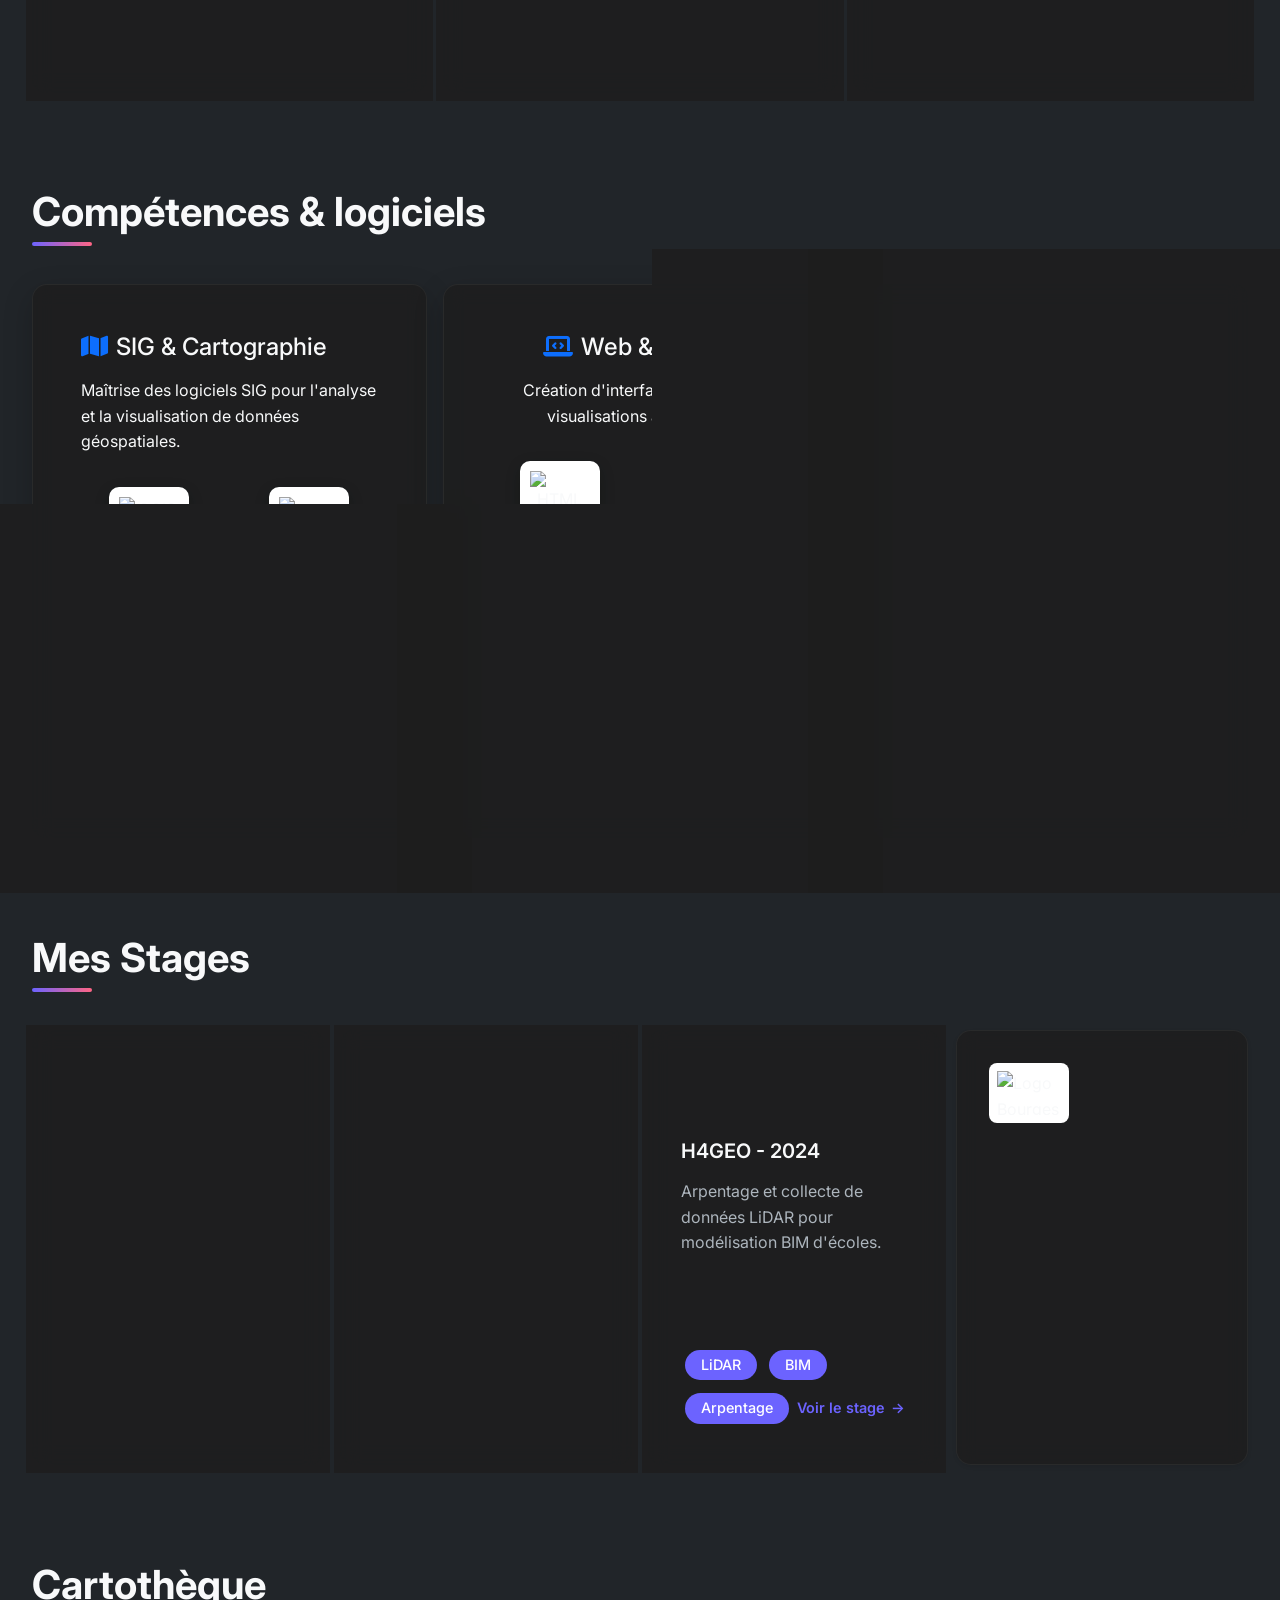
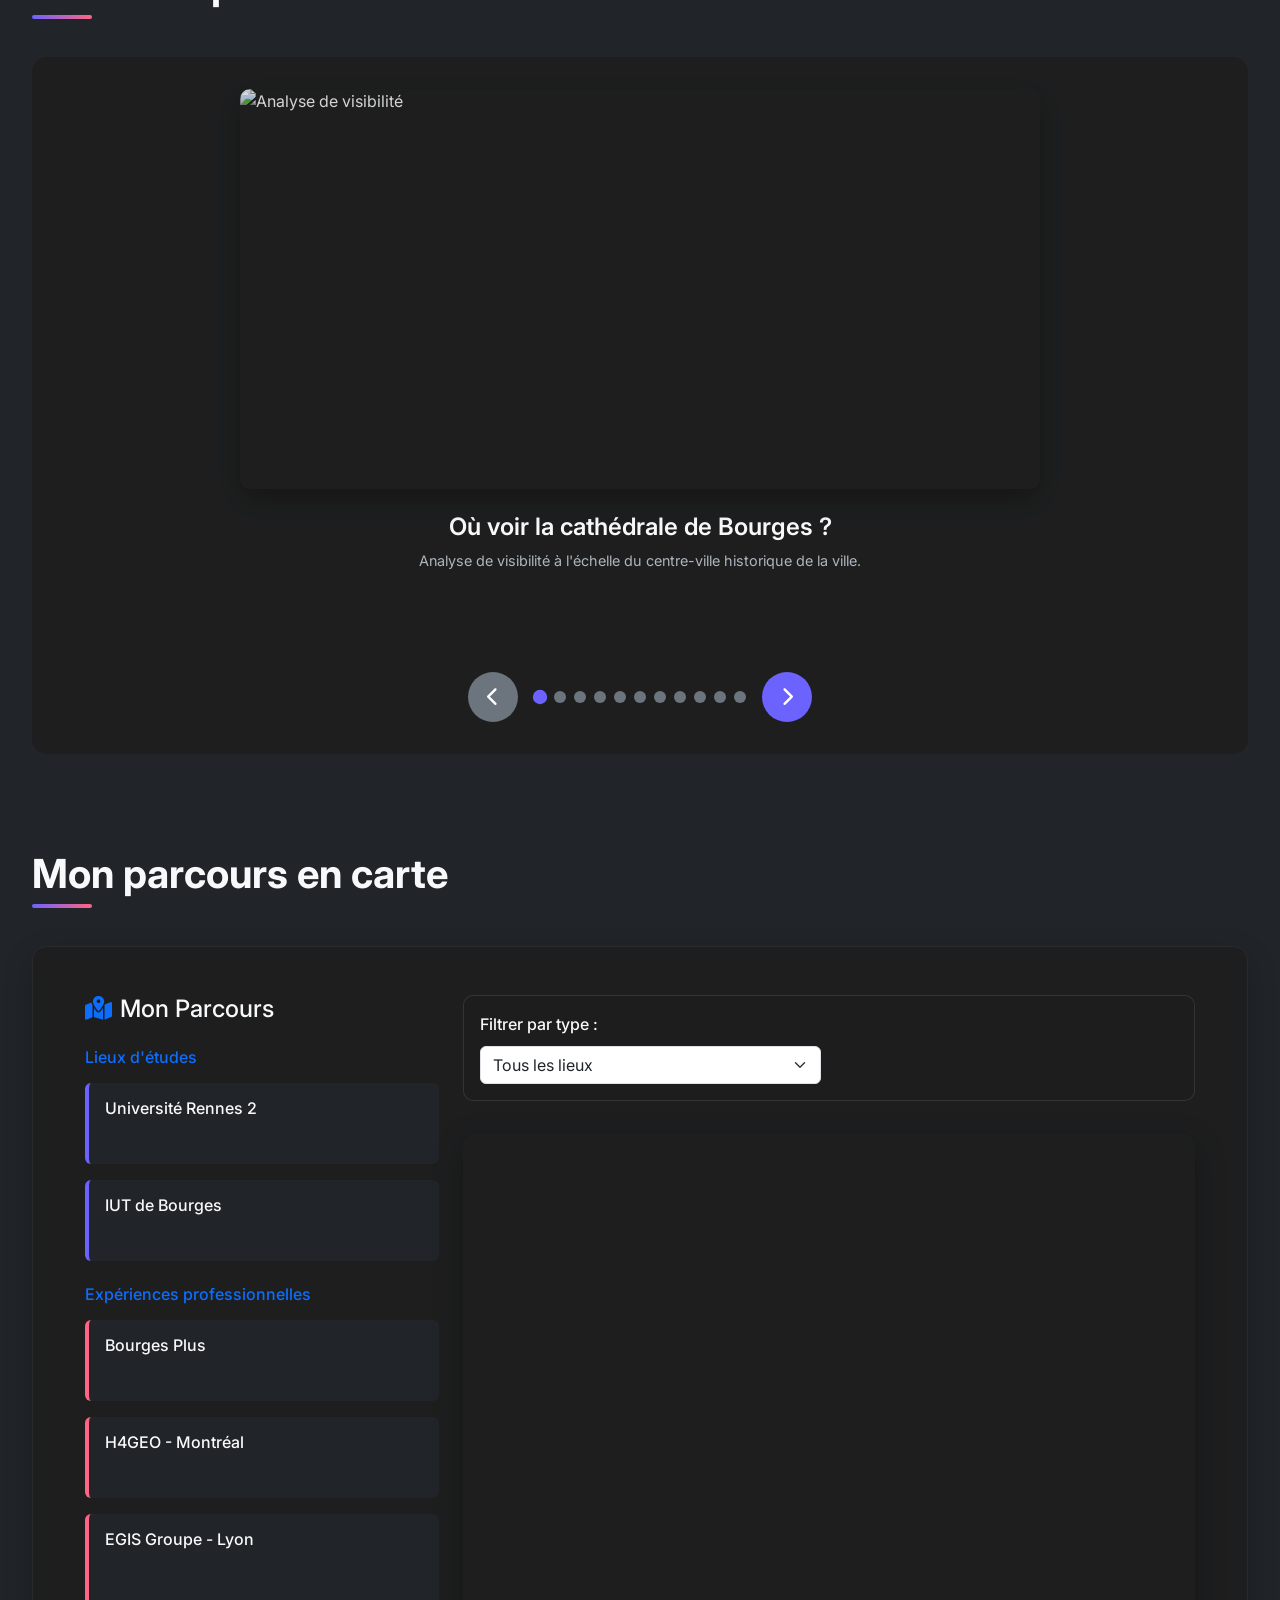
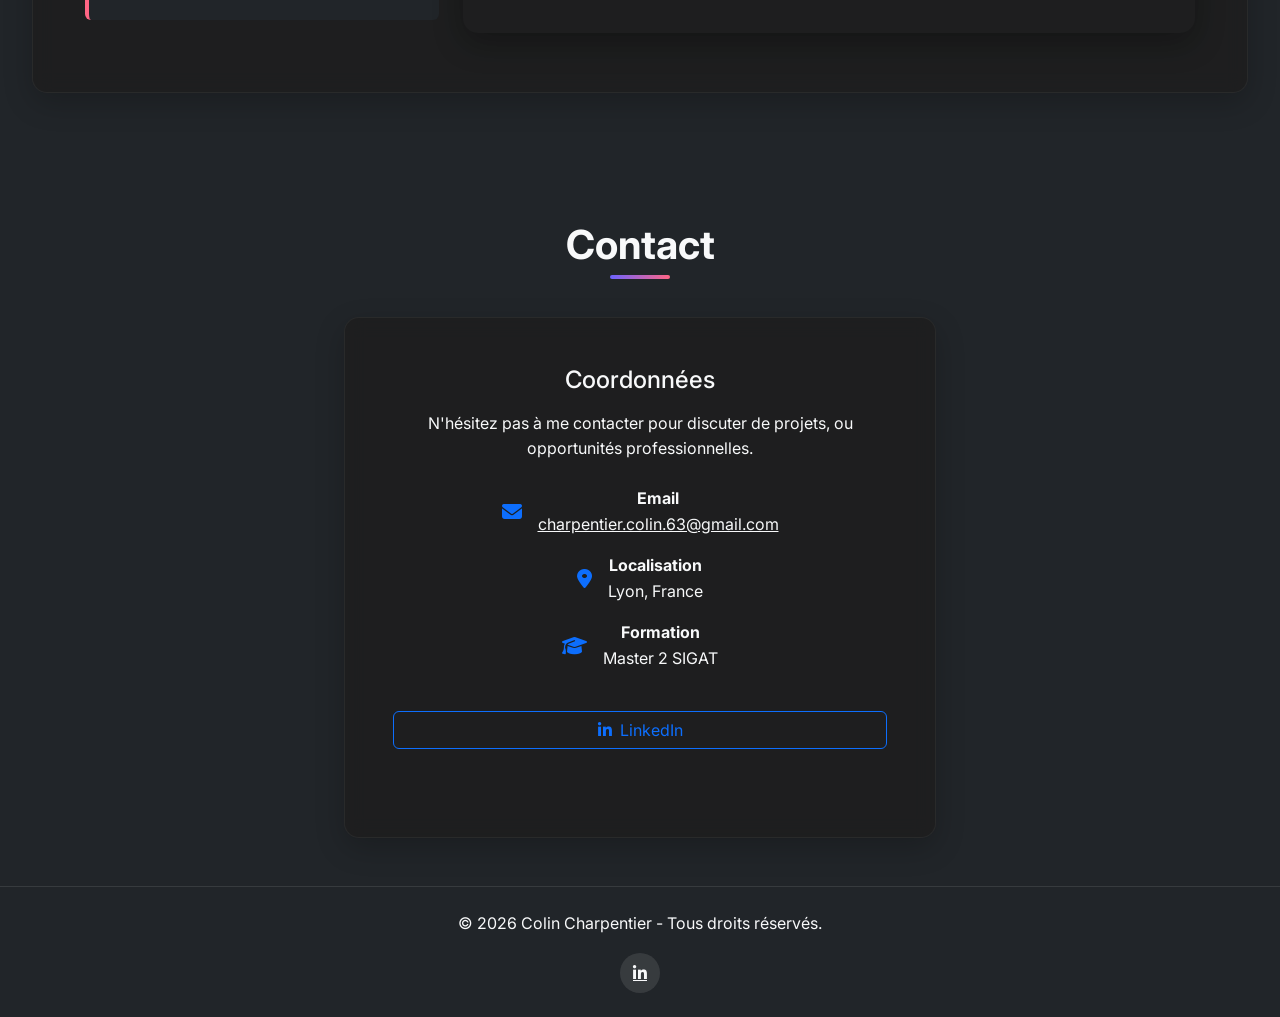
==== commit 198ba5b0: "Add files via upload" ====
--- a/index.html
+++ b/index.html
@@ -1182,7 +1182,7 @@
                     <li class="career-item career-item--formation">
                         <span class="career-node"><i class="fas fa-graduation-cap"></i></span>
                         <article class="career-card">
-                            <div class="career-meta"><span class="career-date">2021</span><span class="career-type">Formation</span></div>
+                            <div class="career-meta"><span class="career-date">2021 - 2024</span><span class="career-type">Formation</span></div>
                             <h5>BUT Carrières Sociales</h5>
                             <p>IUT de Bourges — découverte des enjeux territoriaux, sociaux et urbains.</p>
                         </article>
@@ -1206,7 +1206,7 @@
                     <li class="career-item career-item--formation">
                         <span class="career-node"><i class="fas fa-graduation-cap"></i></span>
                         <article class="career-card">
-                            <div class="career-meta"><span class="career-date">2023 - 2026</span><span class="career-type">Formation</span></div>
+                            <div class="career-meta"><span class="career-date">2024 - 2026</span><span class="career-type">Formation</span></div>
                             <h5>Master SIGAT</h5>
                             <p>Université Rennes 2 — spécialisation en géomatique, analyse spatiale et développement de données géographiques.</p>
                         </article>
@@ -1667,7 +1667,7 @@
                             <h6 class="text-primary mb-3">Lieux d'études</h6>
                             <div class="location-item education-item mb-3 p-3 rounded bg-dark">
                                 <h6 class="mb-1">Université Rennes 2</h6>
-                                <small class="text-muted">Master SIGAT - 2023-2026</small>
+                                <small class="text-muted">Master SIGAT - 2024-2026</small>
                             </div>
                             <div class="location-item education-item mb-3 p-3 rounded bg-dark">
                                 <h6 class="mb-1">IUT de Bourges</h6>
